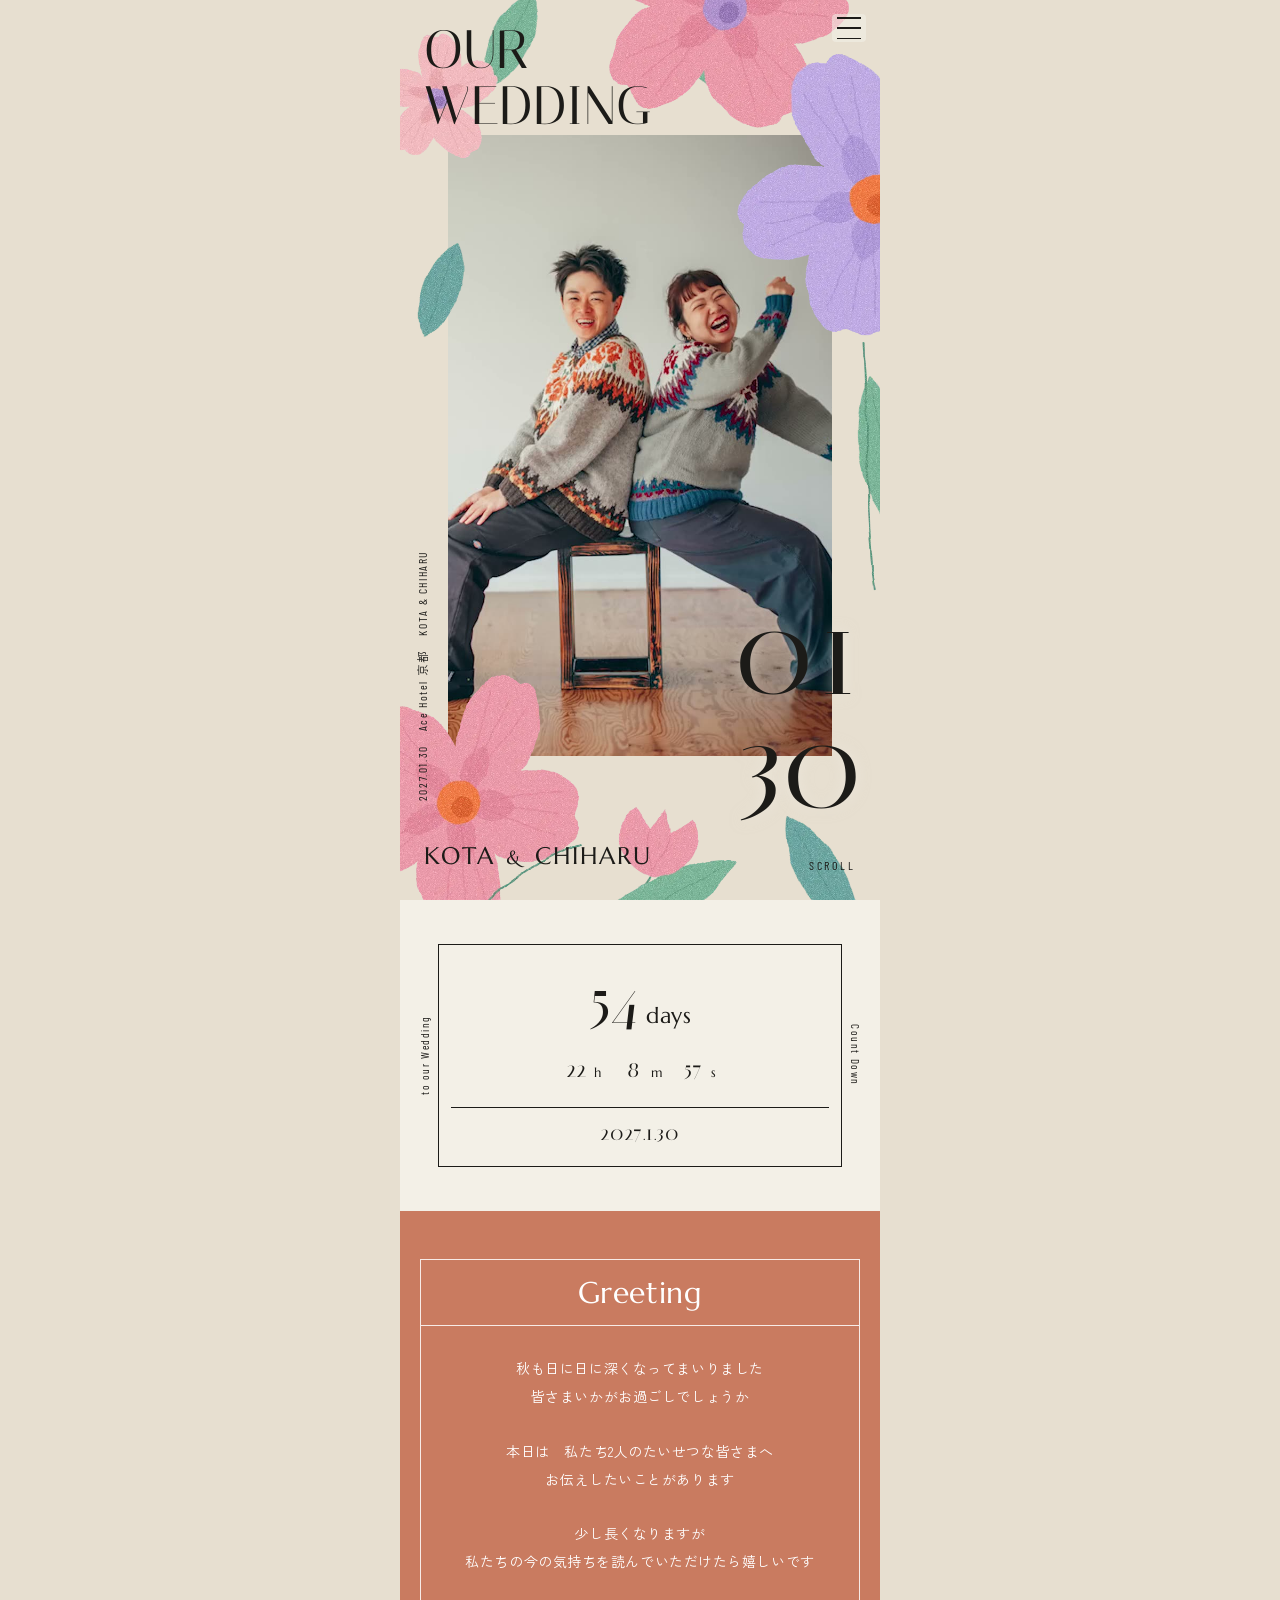
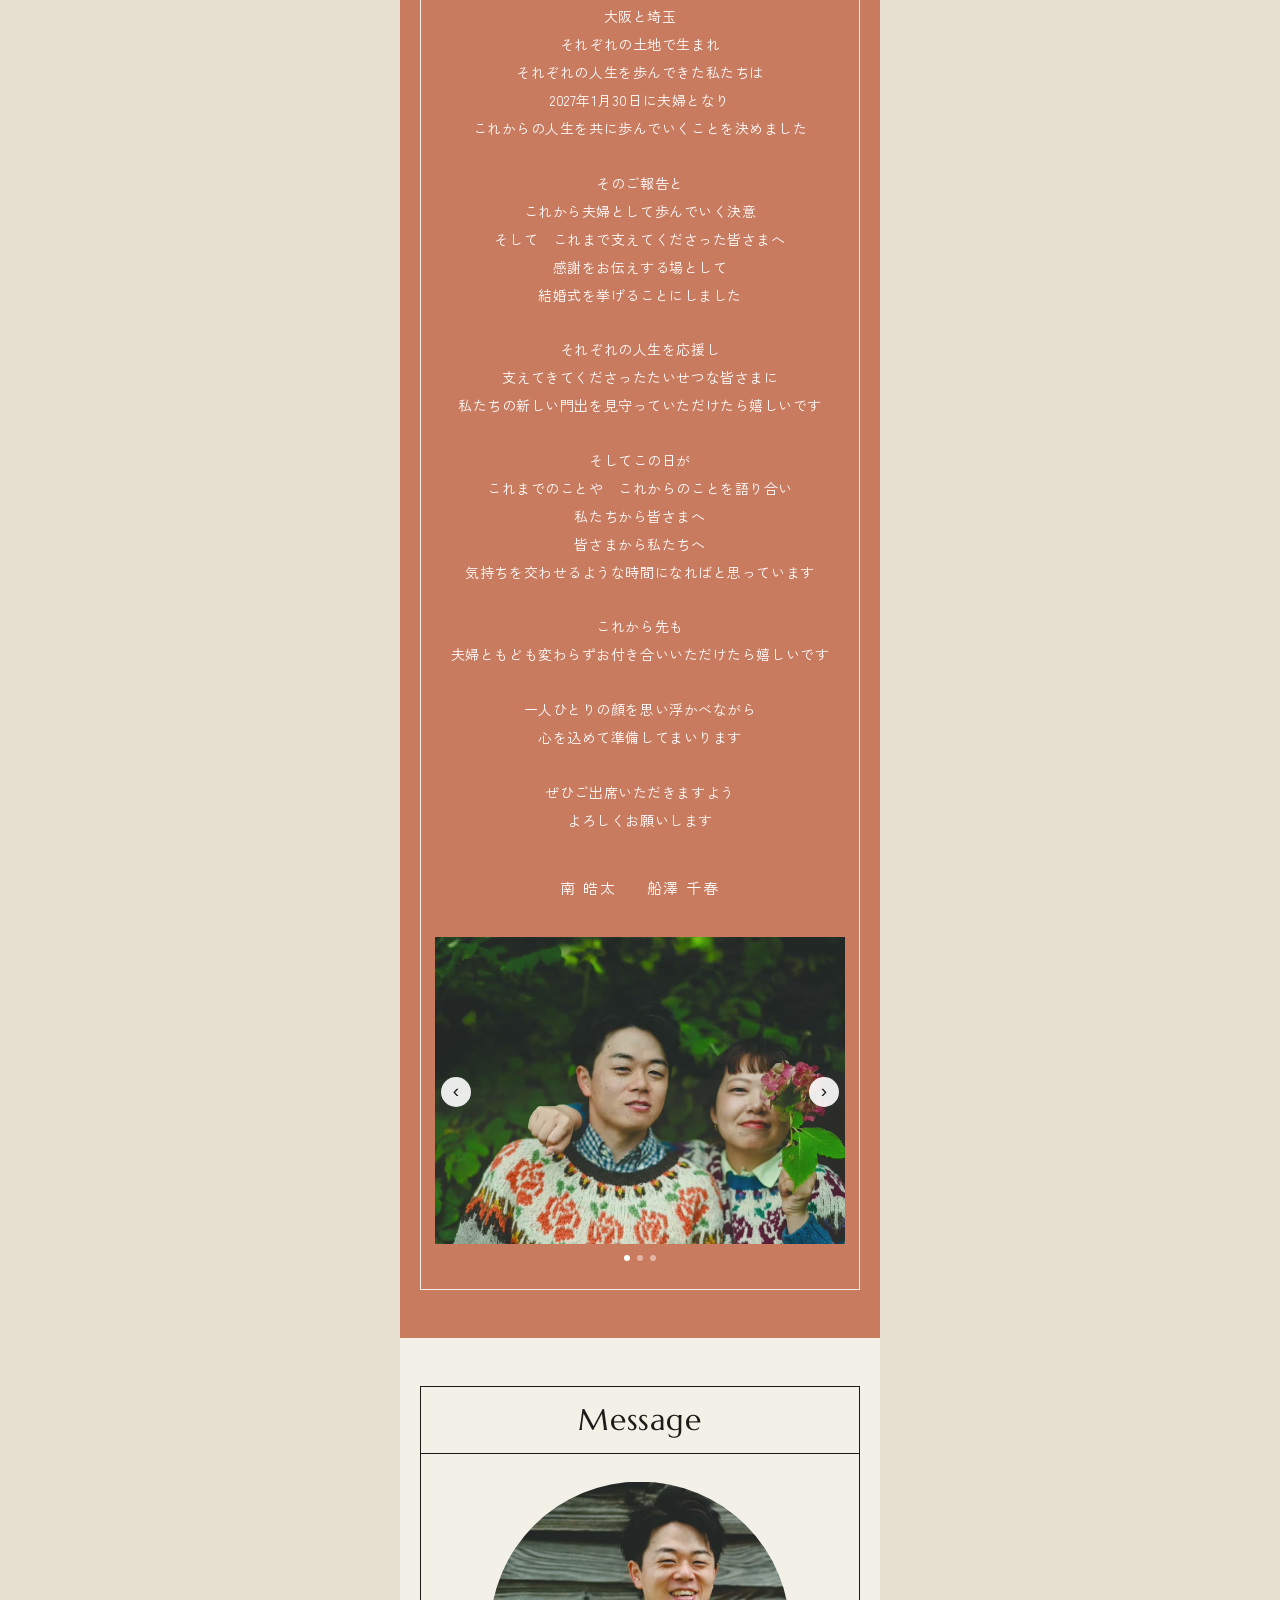
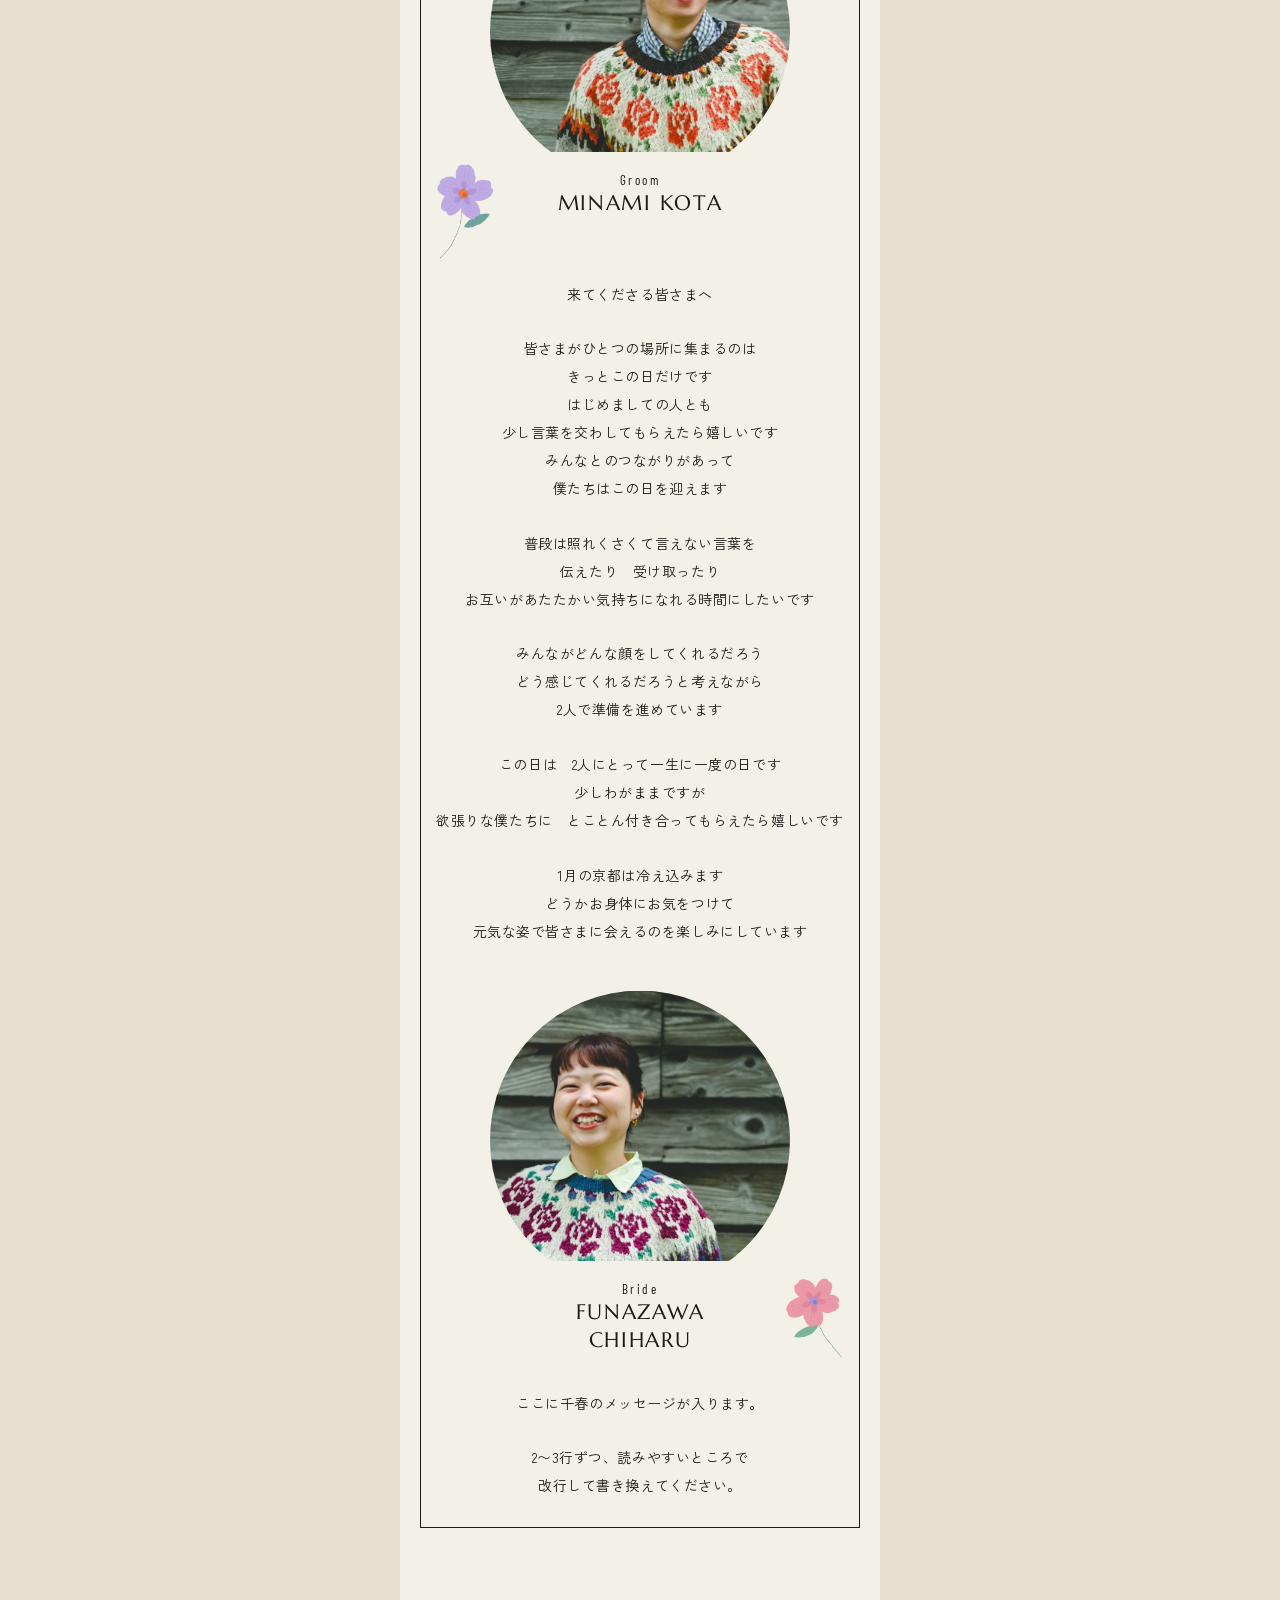
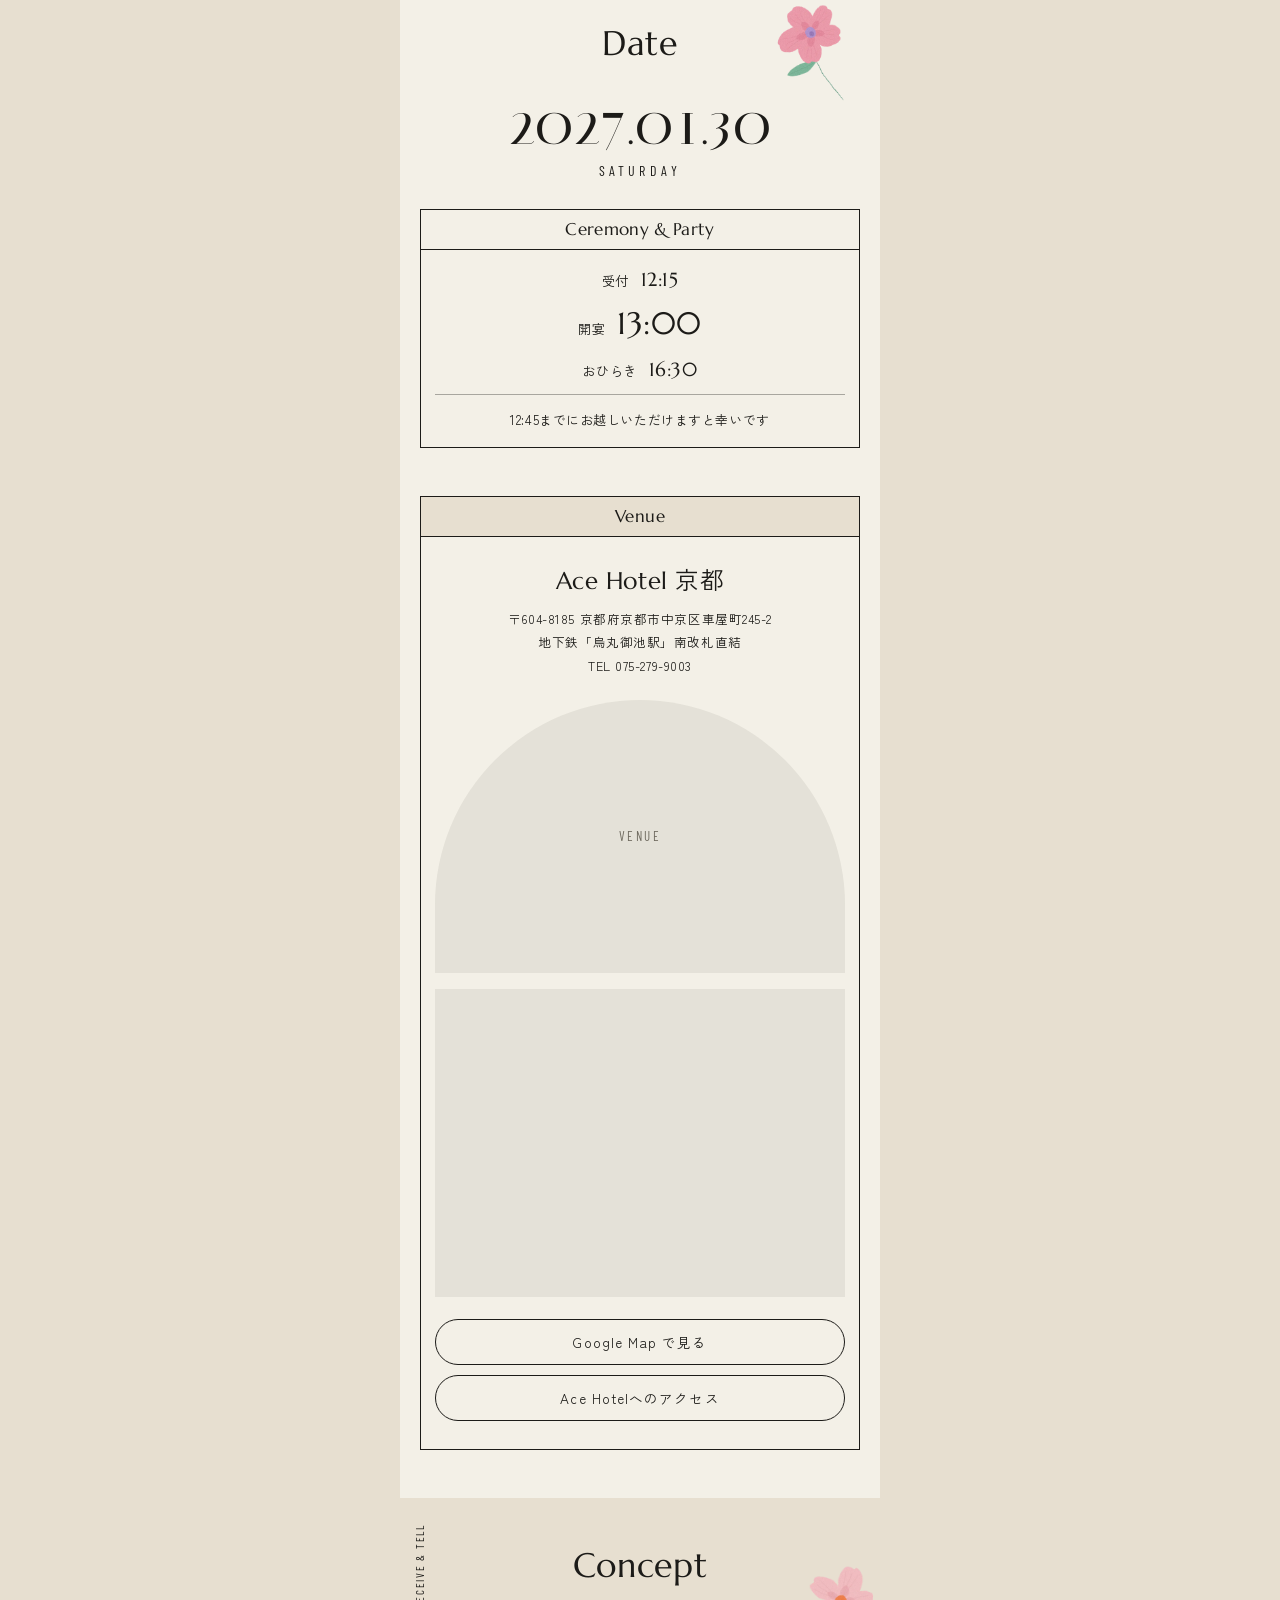
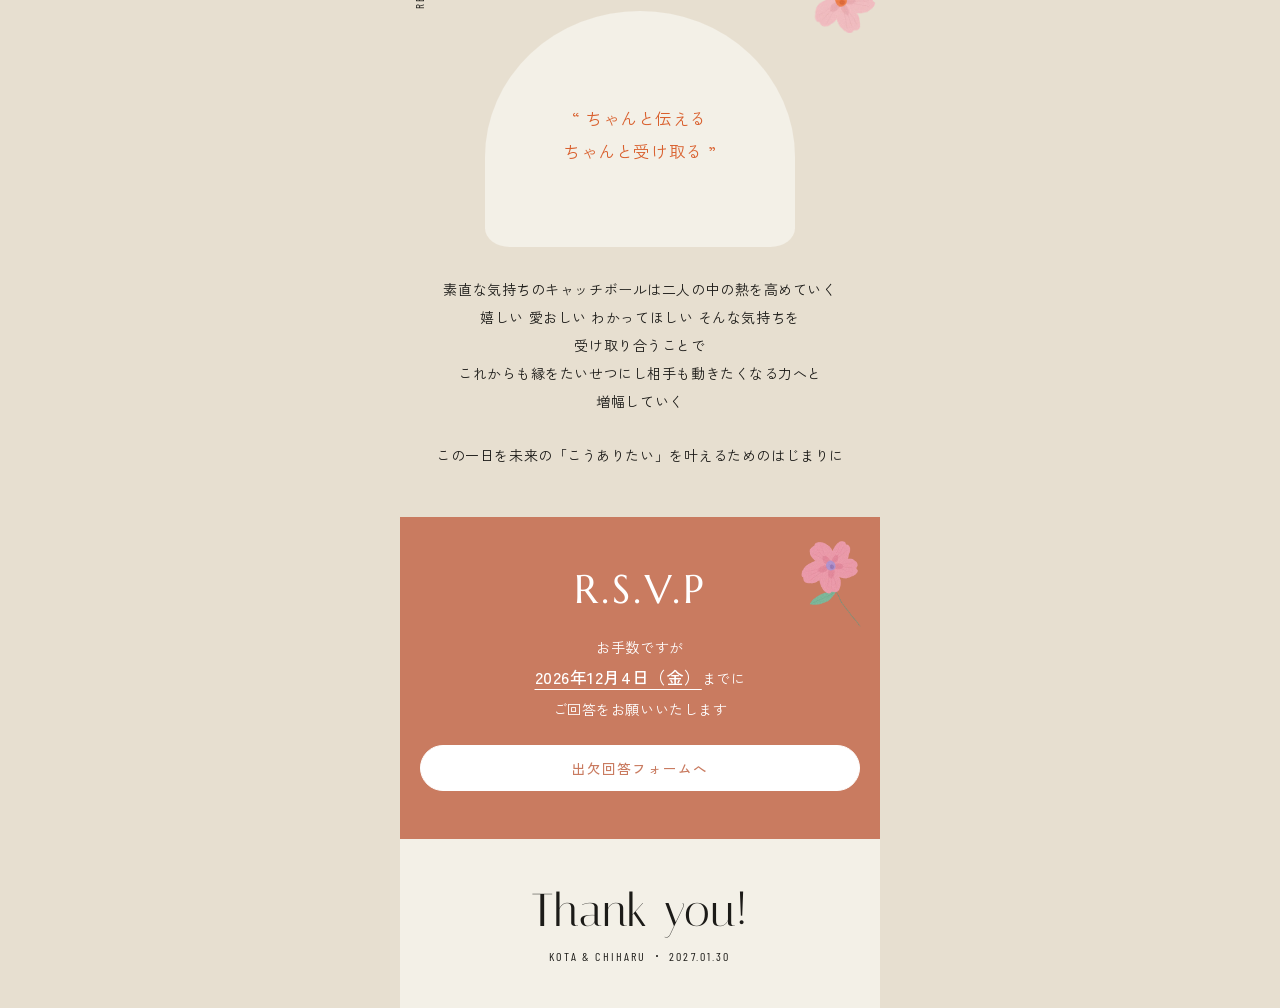
==== index.html @ cd95a6d2 "Add files via upload" ====
<!doctype html>
<html lang="ja">
  <head>
    <meta charset="UTF-8" />
    <meta name="viewport" content="width=device-width, initial-scale=1, viewport-fit=cover" />
    <meta name="theme-color" content="#E7DFD0" />
    <meta name="description" content="KOTA & CHIHARU wedding invitation" />
    <meta name="robots" content="noindex, nofollow" />
    <title>KOTA & CHIHARU — Wedding Invitation</title>

    <link rel="preconnect" href="https://fonts.googleapis.com" />
    <link rel="preconnect" href="https://fonts.gstatic.com" crossorigin />
    <link
      href="https://fonts.googleapis.com/css2?family=Barlow+Condensed:wght@400&family=Italiana&family=Marcellus&family=Zen+Kaku+Gothic+New:wght@400;500&display=swap"
      rel="stylesheet"
    />
    <link rel="preload" as="image" href="assets/art-hero.webp" />
    <link rel="stylesheet" href="styles.css?v=20261102d" />
    <script>document.documentElement.classList.add("js");</script>
  </head>

  <body>
    <button class="menu-toggle" type="button" aria-label="メニュー" aria-expanded="false" aria-controls="menu">
      <i></i><i></i><i></i>
    </button>

    <nav class="menu" id="menu" aria-label="メニュー" aria-hidden="true">
      <img class="menu__flower" src="assets/art-purple.webp" alt="" />
      <ul>
        <li><a href="#greeting">Greeting</a></li>
        <li><a href="#message">Message</a></li>
        <li><a href="#date">Date</a></li>
        <li><a href="#venue">Venue</a></li>
        <li><a href="#concept">Concept</a></li>
        <li><a href="#rsvp">RSVP</a></li>
      </ul>
    </nav>

    <main class="page">
      <!-- ===== トップ ===== -->
      <section class="hero" id="top" aria-label="ウェルカムページ">
        <div class="hero__video">
          <video autoplay muted loop playsinline preload="auto" poster="assets/hero-poster.jpg?v=20261102d" aria-hidden="true">
            <source src="assets/hero.mp4?v=20261102d" type="video/mp4" />
          </video>
        </div>
        <img class="hero__art" src="assets/art-hero.webp" alt="" />
        <h1 class="hero__title">OUR<br />WEDDING</h1>
        <p class="hero__date" aria-label="1月30日">01<br />30</p>
        <p class="hero__side" aria-hidden="true">2027.01.30&emsp;Ace Hotel 京都&emsp;KOTA &amp; CHIHARU</p>
        <p class="hero__names">KOTA <i>&amp;</i> CHIHARU</p>
        <a class="hero__scroll" href="#countdown">SCROLL</a>
      </section>

      <!-- ===== カウントダウン ===== -->
      <section class="countdown" id="countdown" aria-label="カウントダウン">
        <span class="countdown__side countdown__side--l" aria-hidden="true">to our Wedding</span>
        <span class="countdown__side countdown__side--r" aria-hidden="true">Count Down</span>
        <div class="countdown__box" data-countdown="2027-01-30T13:00:00+09:00">
          <p class="countdown__days"><b data-cd="d">--</b> days</p>
          <p class="countdown__time">
            <span><b data-cd="h">--</b> h</span>
            <span><b data-cd="m">--</b> m</span>
            <span><b data-cd="s">--</b> s</span>
          </p>
          <p class="countdown__date">2027.1.30</p>
        </div>
      </section>

      <!-- ===== GREETING ===== -->
      <section class="sec sec--terra" id="greeting">
        <div class="frame frame--light">
          <h2 class="frame__title">Greeting</h2>
          <div class="frame__body text-center">
            <p data-reveal>
              秋も日に日に深くなってまいりました<br />
              皆さまいかがお過ごしでしょうか
            </p>

            <p data-reveal>
              本日は　私たち2人のたいせつな皆さまへ<br />
              お伝えしたいことがあります
            </p>

            <p data-reveal>
              少し長くなりますが<br />
              私たちの今の気持ちを読んでいただけたら嬉しいです
            </p>

            <p data-reveal>
              大阪と埼玉<br />
              それぞれの土地で生まれ<br />
              それぞれの人生を歩んできた私たちは<br />
              2027年1月30日に夫婦となり<br />
              これからの人生を共に歩んでいくことを決めました
            </p>

            <p data-reveal>
              そのご報告と<br />
              これから夫婦として歩んでいく決意<br />
              そして　これまで支えてくださった皆さまへ<br />
              感謝をお伝えする場として<br />
              結婚式を挙げることにしました
            </p>

            <p data-reveal>
              それぞれの人生を応援し<br />
              支えてきてくださったたいせつな皆さまに<br />
              私たちの新しい門出を見守っていただけたら嬉しいです
            </p>

            <p data-reveal>
              そしてこの日が<br />
              これまでのことや　これからのことを語り合い<br />
              私たちから皆さまへ<br />
              皆さまから私たちへ<br />
              気持ちを交わせるような時間になればと思っています
            </p>

            <p data-reveal>
              これから先も<br />
              夫婦ともども変わらずお付き合いいただけたら嬉しいです
            </p>

            <p data-reveal>
              一人ひとりの顔を思い浮かべながら<br />
              心を込めて準備してまいります
            </p>

            <p data-reveal>
              ぜひご出席いただきますよう<br />
              よろしくお願いします
            </p>

            <p class="sign" data-reveal>南 皓太<span></span>船澤 千春</p>

            <!-- 写真  assets/photos/scene-1.jpg ~ scene-3.jpg を入れると自動で差し替わる -->
            <div class="gallery" data-gallery>
              <div class="gallery__track" tabindex="0" aria-label="写真">
                <figure class="photo" data-photo="assets/photos/scene-1.jpg" data-temp="assets/temp-scene-1.jpg" data-label="PHOTO 01"></figure>
                <figure class="photo" data-photo="assets/photos/scene-2.jpg" data-temp="assets/temp-scene-2.jpg" data-label="PHOTO 02"></figure>
                <figure class="photo" data-photo="assets/photos/scene-3.jpg" data-temp="assets/temp-scene-3.jpg" data-label="PHOTO 03"></figure>
              </div>
              <button class="gallery__nav gallery__nav--prev" type="button" aria-label="前の写真">‹</button>
              <button class="gallery__nav gallery__nav--next" type="button" aria-label="次の写真">›</button>
              <div class="gallery__dots" aria-hidden="true"></div>
            </div>
          </div>
        </div>
      </section>

      <!-- ===== 2人のメッセージ ===== -->
      <section class="sec" id="message">
        <div class="frame">
          <h2 class="frame__title">Message</h2>
          <div class="frame__body">
            <div class="person">
              <!-- 写真  assets/photos/kota-solo.jpg を入れると自動で差し替わる -->
              <figure class="photo photo--dome" data-photo="assets/photos/kota-solo.jpg" data-temp="assets/temp-kota.jpg" data-label="KOTA" data-reveal></figure>
              <div class="person__name" data-reveal>
                <img class="person__flower" src="assets/art-purple.webp" alt="" />
                <p class="person__role">Groom</p>
                <p class="person__en">MINAMI KOTA</p>
              </div>
              <div class="person__text text-center">
                <p data-reveal>
                  来てくださる皆さまへ
                </p>
                <p data-reveal>
                  皆さまがひとつの場所に集まるのは<br />
                  きっとこの日だけです<br />
                  はじめましての人とも<br />
                  少し言葉を交わしてもらえたら嬉しいです<br />
                  みんなとのつながりがあって<br />
                  僕たちはこの日を迎えます
                </p>
                <p data-reveal>
                  普段は照れくさくて言えない言葉を<br />
                  伝えたり　受け取ったり<br />
                  お互いがあたたかい気持ちになれる時間にしたいです
                </p>
                <p data-reveal>
                  みんながどんな顔をしてくれるだろう<br />
                  どう感じてくれるだろうと考えながら<br />
                  2人で準備を進めています
                </p>
                <p data-reveal>
                  この日は　2人にとって一生に一度の日です<br />
                  少しわがままですが<br />
                  欲張りな僕たちに　とことん付き合ってもらえたら嬉しいです
                </p>
                <p data-reveal>
                  1月の京都は冷え込みます<br />
                  どうかお身体にお気をつけて<br />
                  元気な姿で皆さまに会えるのを楽しみにしています
                </p>
              </div>
            </div>

            <div class="person person--flip">
              <!-- 写真  assets/photos/chiharu-solo.jpg を入れると自動で差し替わる -->
              <figure class="photo photo--dome" data-photo="assets/photos/chiharu-solo.jpg" data-temp="assets/temp-chiharu.jpg" data-label="CHIHARU" data-reveal></figure>
              <div class="person__name" data-reveal>
                <img class="person__flower" src="assets/art-pink.webp" alt="" />
                <p class="person__role">Bride</p>
                <p class="person__en">FUNAZAWA<br />CHIHARU</p>
              </div>
              <div class="person__text text-center">
                <p data-reveal>ここに千春のメッセージが入ります。</p>
                <p data-reveal>2〜3行ずつ、読みやすいところで改行して書き換えてください。</p>
              </div>
            </div>
          </div>
        </div>
      </section>

      <!-- ===== DATE ===== -->
      <section class="sec" id="date">
        <header class="head">
          <img class="head__flower" src="assets/art-pink.webp" alt="" />
          <h2 class="head__title">Date</h2>
        </header>
        <p class="bigdate" data-reveal>2027.01.30</p>
        <p class="bigdate__day" data-reveal>SATURDAY</p>

        <div class="frame" data-reveal>
          <h3 class="frame__title frame__title--sm">Ceremony &amp; Party</h3>
          <dl class="timeline">
            <div><dt>受付</dt><dd>12:15</dd></div>
            <div class="timeline__main"><dt>開宴</dt><dd>13:00</dd></div>
            <div><dt>おひらき</dt><dd>16:30</dd></div>
          </dl>
          <p class="frame__note">12:45までにお越しいただけますと幸いです</p>
        </div>
      </section>

      <!-- ===== VENUE ===== -->
      <section class="sec sec--tight" id="venue">
        <div class="frame frame--beigehead" data-reveal>
          <h2 class="frame__title frame__title--sm">Venue</h2>
          <div class="frame__body text-center">
            <p class="venue__name">Ace Hotel 京都</p>
            <p class="venue__address">
              〒604-8185 京都府京都市中京区車屋町245-2<br />
              地下鉄「烏丸御池駅」南改札直結<br />
              TEL <a href="tel:075-279-9003">075-279-9003</a>
            </p>

            <!-- 会場の写真  assets/photos/venue.jpg -->
            <figure class="photo photo--wide" data-photo="assets/photos/venue.jpg" data-label="VENUE"></figure>

            <div class="map">
              <iframe
                title="Ace Hotel 京都 の地図"
                src="https://maps.google.com/maps?q=ACE+HOTEL+KYOTO&hl=ja&z=16&output=embed"
                loading="lazy"
                referrerpolicy="no-referrer-when-downgrade"
                allowfullscreen
              ></iframe>
            </div>

            <div class="btn-col">
              <a class="btn" href="https://maps.google.com/?q=Ace+Hotel+Kyoto+245-2+Kurumayacho+Kyoto" target="_blank" rel="noreferrer">Google Map で見る</a>
              <a class="btn" href="https://jp.acehotel.com/kyoto/access/" target="_blank" rel="noreferrer">Ace Hotelへのアクセス</a>
            </div>
          </div>
        </div>
      </section>

      <!-- ===== CONCEPT ===== -->
      <section class="sec sec--beige" id="concept">
        <span class="concept__side" aria-hidden="true">RECEIVE &amp; TELL</span>
        <header class="head">
          <h2 class="head__title">Concept</h2>
        </header>

        <div class="arch" data-reveal>
          <p>“ ちゃんと伝える<br />ちゃんと受け取る ”</p>
        </div>

        <div class="concept__copy text-center">
          <p data-reveal>
            素直な気持ちのキャッチボールは二人の中の熱を高めていく<br />
            嬉しい 愛おしい わかってほしい そんな気持ちを受け取り合うことで<br />
            これからも縁をたいせつにし相手も動きたくなる力へと増幅していく
          </p>

          <p data-reveal>
            この一日を未来の「こうありたい」を叶えるためのはじまりに
          </p>
        </div>
        <img class="concept__flower" src="assets/art-blush.webp" alt="" />
      </section>

      <!-- ===== RSVP ===== -->
      <section class="sec sec--terra" id="rsvp">
        <img class="rsvp__flower" src="assets/art-pink.webp" alt="" />
        <h2 class="rsvp__title">R.S.V.P</h2>
        <div class="text-center">
          <p data-reveal>
            お手数ですが<br />
            <strong>2026年12月4日（金）</strong>までに<br />
            ご回答をお願いいたします
          </p>
        </div>
        <div class="btn-col" data-reveal>
          <a class="btn btn--white" href="https://docs.google.com/forms/d/e/1FAIpQLSceiTQsxJZ82voAGPiXna4xVJws0h0hSaHaPVi6BQx3CBKglg/viewform" target="_blank" rel="noreferrer">出欠回答フォームへ</a>
        </div>
      </section>

      <footer class="footer">
        <p class="footer__thanks">Thank you!</p>
        <p class="footer__small">KOTA &amp; CHIHARU ・ 2027.01.30</p>
      </footer>
    </main>

    <script src="script.js?v=20261102d"></script>
  </body>
</html>
---- styles.css ----
:root {
  --paper: #F3F0E7;
  --beige: #E7DFD0;
  --terra: #C97B60;
  --ink: #1C1B18;
  --sub: #6F6A5F;
  --line: #1C1B18;
  --accent: #D9602E;
  --display: "Italiana", "Marcellus", serif;
  --title: "Marcellus", "Zen Kaku Gothic New", serif;
  --body: "Zen Kaku Gothic New", "Hiragino Sans", "Yu Gothic", sans-serif;
  --narrow: "Barlow Condensed", "Zen Kaku Gothic New", sans-serif;
  --gutter: 20px;
}

* { box-sizing: border-box; }
html { scroll-behavior: smooth; -webkit-text-size-adjust: 100%; }

body {
  margin: 0;
  background: var(--beige);
  color: var(--ink);
  font-family: var(--body);
  font-size: 14px;
  line-height: 2;
  letter-spacing: .04em;
  overflow-x: hidden;
  -webkit-font-smoothing: antialiased;
}

body.menu-open { overflow: hidden; }

/* スマホ幅の1カラムで作り、PCでは中央に置く */
.page {
  position: relative;
  width: 100%;
  max-width: 480px;
  margin: 0 auto;
  background: var(--paper);
  container-type: inline-size;
  overflow: hidden;
}

h1, h2, h3, p, dl, dd, figure { margin: 0; }
img, video, iframe { display: block; max-width: 100%; }
a { color: inherit; }

.text-center { text-align: center; }
.text-center p + p { margin-top: 1.9em; }

/* ==========================================================
   メニュー
   ========================================================== */

.menu-toggle {
  position: fixed;
  top: max(14px, env(safe-area-inset-top));
  right: max(14px, calc(50% - 240px + 14px));
  z-index: 60;
  width: 34px;
  height: 28px;
  padding: 3px 5px;
  display: grid;
  align-content: space-between;
  border: 0;
  border-radius: 4px;
  background: rgba(243, 240, 231, .55);
  cursor: pointer;
}

.menu-toggle i {
  display: block;
  height: 1.5px;
  background: var(--ink);
  transition: transform .3s ease, opacity .2s ease;
}

body.menu-open .menu-toggle i:nth-child(1) { transform: translateY(9.5px) rotate(45deg); }
body.menu-open .menu-toggle i:nth-child(2) { opacity: 0; }
body.menu-open .menu-toggle i:nth-child(3) { transform: translateY(-9.5px) rotate(-45deg); }

.menu {
  position: fixed;
  inset: 0;
  z-index: 50;
  display: grid;
  place-items: center;
  background: var(--paper);
  opacity: 0;
  visibility: hidden;
  transition: opacity .3s ease, visibility .3s;
  overflow: hidden;
}

body.menu-open .menu { opacity: 1; visibility: visible; }

.menu ul { margin: 0; padding: 0; list-style: none; text-align: center; }
.menu a {
  display: block;
  padding: .32em 1em;
  font-family: var(--title);
  font-size: 25px;
  letter-spacing: .03em;
  text-decoration: none;
}

.menu__flower {
  position: absolute;
  left: -30px;
  bottom: -20px;
  width: 170px;
  pointer-events: none;
}

/* ==========================================================
   トップ
   ========================================================== */

.hero {
  position: relative;
  --h: clamp(540px, 100svh, 960px);
  height: var(--h);
  overflow: hidden;
  background: var(--beige);
}

.hero__art {
  position: absolute;
  inset: 0;
  width: 100%;
  height: 100%;
  object-fit: cover;
  object-position: center;
}

.hero__video {
  position: absolute;
  top: 15%;
  left: 50%;
  height: calc(var(--h) * .69);
  width: min(80cqw, calc(var(--h) * .69 * .66));
  transform: translateX(-50%);
  overflow: hidden;
  background: #9fa79a url("assets/hero-poster.jpg?v=20261102d") center / cover;
}

.hero__video video {
  width: 100%;
  height: 100%;
  object-fit: cover;
}

.hero__title {
  position: absolute;
  top: max(2.4%, env(safe-area-inset-top));
  left: 5cqw;
  font-family: var(--display);
  font-size: min(13cqw, calc(var(--h) * .06), 72px);
  font-weight: 400;
  line-height: 1.04;
  letter-spacing: .01em;
}

.hero__date {
  position: absolute;
  right: 4cqw;
  bottom: 8.5%;
  font-family: var(--display);
  font-size: min(26cqw, 124px);
  line-height: .92;
  text-align: right;
  letter-spacing: -.01em;
  text-shadow: 0 0 14px rgba(243, 240, 231, .5);
}

.hero__side {
  position: absolute;
  left: 3cqw;
  bottom: 11%;
  font-family: var(--narrow);
  font-size: 11.5px;
  line-height: 1.5;
  letter-spacing: .14em;
  white-space: nowrap;
  writing-mode: vertical-rl;
  text-orientation: sideways;
  transform: rotate(180deg);
}

.hero__names {
  position: absolute;
  left: 5cqw;
  bottom: 2.2%;
  font-family: var(--title);
  font-size: min(5.2cqw, 24px);
  letter-spacing: .08em;
  white-space: nowrap;
}

.hero__names i { font-style: normal; font-size: .8em; padding: 0 .15em; }

.hero__scroll {
  position: absolute;
  right: 5cqw;
  bottom: 2.6%;
  font-family: var(--narrow);
  font-size: 12px;
  letter-spacing: .24em;
  text-decoration: none;
}

/* ==========================================================
   カウントダウン
   ========================================================== */

.countdown {
  position: relative;
  padding: 44px 38px;
  background: var(--paper);
}

.countdown__box {
  padding: 22px 12px 18px;
  border: 1px solid var(--line);
  text-align: center;
}

.countdown__days {
  font-family: var(--title);
  font-size: 22px;
  line-height: 1.1;
}

.countdown__days b {
  font-family: var(--display);
  font-size: 64px;
  font-weight: 400;
  font-variant-numeric: lining-nums;
}

.countdown__time {
  display: flex;
  justify-content: center;
  gap: 18px;
  margin-top: 10px;
  padding-bottom: 14px;
  border-bottom: 1px solid var(--line);
  font-family: var(--title);
  font-size: 13px;
}

.countdown__time b {
  font-family: var(--display);
  font-size: 23px;
  font-weight: 400;
  display: inline-block;
  min-width: 1.15em;
}

.countdown__date {
  margin-top: 12px;
  font-family: var(--display);
  font-size: 21px;
  line-height: 1.3;
}

.countdown__side {
  position: absolute;
  top: 50%;
  font-family: var(--narrow);
  font-size: 11px;
  letter-spacing: .14em;
  writing-mode: vertical-rl;
  white-space: nowrap;
  transform: translateY(-50%);
}

.countdown__side--l { left: 14px; transform: translateY(-50%) rotate(180deg); }
.countdown__side--r { right: 14px; }

/* ==========================================================
   セクションと枠
   ========================================================== */

.sec {
  position: relative;
  padding: 48px var(--gutter);
  overflow: hidden;
  background: var(--paper);
}

.sec--tight { padding-top: 0; }
.sec--beige { background: var(--beige); }

.sec--terra {
  background: var(--terra);
  color: #fff;
}

.frame { border: 1px solid var(--line); }
.frame--light { border-color: rgba(255, 255, 255, .85); }

.frame__title {
  padding: 14px 8px;
  border-bottom: 1px solid currentColor;
  font-family: var(--title);
  font-size: 30px;
  font-weight: 400;
  line-height: 1.25;
  letter-spacing: .02em;
  text-align: center;
}

.frame--light .frame__title { border-color: rgba(255, 255, 255, .85); }

.frame__title--sm {
  padding: 9px 8px;
  font-size: 17px;
}

.frame--beigehead .frame__title { background: var(--beige); }

.frame__body { padding: 28px 14px 28px; }

.frame__note {
  margin: 0 14px;
  padding: 12px 0 14px;
  border-top: 1px solid rgba(28, 27, 24, .35);
  font-size: 13px;
  text-align: center;
}

.head {
  position: relative;
  margin-bottom: 24px;
  text-align: center;
}

.head__title {
  font-family: var(--title);
  font-size: 34px;
  font-weight: 400;
  line-height: 1.2;
  letter-spacing: .02em;
}

.head__flower {
  position: absolute;
  top: -30px;
  right: 8px;
  width: 78px;
}

/* 長い一文が折り返すときも文節で切れるように */
.text-center p, .frame__note, .venue__address {
  word-break: auto-phrase;
  overflow-wrap: anywhere;
  text-wrap: balance;
}

/* ==========================================================
   写真(data-photo のファイルを入れると自動で差し替わる)
   ========================================================== */

.photo {
  position: relative;
  overflow: hidden;
  background: rgba(28, 27, 24, .07);
  background-position: center;
  background-size: cover;
}

.photo:not(.has-img)::after {
  content: attr(data-label);
  position: absolute;
  inset: 0;
  display: grid;
  place-items: center;
  color: var(--sub);
  font-family: var(--narrow);
  font-size: 13px;
  letter-spacing: .2em;
}

.photo--wide {
  aspect-ratio: 3 / 2;
  margin-top: 22px;
  border-radius: 999px 999px 0 0;
}

.photo--dome {
  --d: min(74cqw, 300px);
  width: var(--d);
  height: calc(var(--d) * .9);
  margin: 0 auto;
  clip-path: circle(calc(var(--d) / 2) at 50% calc(var(--d) / 2));
}

.gallery {
  position: relative;
  margin: 34px 0 0;
}

.gallery__track {
  display: flex;
  overflow-x: auto;
  scroll-snap-type: x mandatory;
  scrollbar-width: none;
  -webkit-overflow-scrolling: touch;
}

.gallery__track::-webkit-scrollbar { display: none; }

.gallery .photo {
  flex: 0 0 100%;
  aspect-ratio: 4 / 3;
  scroll-snap-align: center;
}

.gallery .photo:not(.has-img)::after { color: #fff; }

.gallery__nav {
  position: absolute;
  top: calc(50% - 22px);
  width: 30px;
  height: 30px;
  padding: 0 0 3px;
  border: 0;
  border-radius: 50%;
  background: rgba(255, 255, 255, .9);
  color: var(--ink);
  font-size: 19px;
  line-height: 1;
  cursor: pointer;
}

.gallery__nav--prev { left: 6px; }
.gallery__nav--next { right: 6px; }

.gallery__dots {
  display: flex;
  justify-content: center;
  gap: 7px;
  margin-top: 11px;
}

.gallery__dots i {
  width: 6px;
  height: 6px;
  border-radius: 50%;
  background: rgba(255, 255, 255, .45);
  transition: background .2s;
}

.gallery__dots i.is-on { background: #fff; }

/* ==========================================================
   各セクション
   ========================================================== */

.sign {
  margin-top: 2.6em !important;
  font-size: 15px;
  letter-spacing: .12em;
}

.sign span { display: inline-block; width: 2em; }

.bigdate {
  font-family: var(--display);
  font-size: min(15cqw, 62px);
  line-height: 1.1;
  text-align: center;
}

.bigdate__day {
  margin-bottom: 24px;
  font-family: var(--narrow);
  font-size: 14px;
  letter-spacing: .3em;
  text-align: center;
}

.timeline { padding: 8px 14px 4px; }

.timeline div {
  display: flex;
  justify-content: center;
  align-items: baseline;
  gap: 12px;
  padding: 2px 0;
}

.timeline dt { font-size: 13px; }

.timeline dd {
  font-family: var(--title);
  font-size: 19px;
}

.timeline__main dd { font-size: 31px; line-height: 1.4; }

.venue__name {
  font-family: var(--title);
  font-size: 24px;
  line-height: 1.4;
}

.venue__address {
  margin-top: 8px !important;
  font-size: 12.5px;
  line-height: 1.9;
}

.venue__address a { text-decoration: none; }

.map {
  margin-top: 16px;
  aspect-ratio: 4 / 3;
  background: rgba(28, 27, 24, .07);
}

.map iframe { width: 100%; height: 100%; border: 0; }

.btn-col {
  display: grid;
  gap: 10px;
  margin-top: 22px;
}

.btn {
  display: block;
  padding: 12px 14px;
  border: 1px solid var(--line);
  border-radius: 999px;
  font-size: 13.5px;
  line-height: 1.5;
  letter-spacing: .08em;
  text-align: center;
  text-decoration: none;
}

.btn--white { border-color: #fff; background: #fff; color: var(--terra); font-weight: 500; }

.arch {
  display: grid;
  place-items: center;
  width: min(76cqw, 310px);
  aspect-ratio: 1 / .76;
  margin: 0 auto 28px;
  padding: 28px 16px 16px;
  border-radius: 50% 50% 8% 8% / 62% 62% 8% 8%;
  background: var(--paper);
  color: var(--accent);
  font-size: 16.5px;
  line-height: 2;
  text-align: center;
}

.concept__side {
  position: absolute;
  top: 26px;
  left: 9px;
  font-family: var(--narrow);
  font-size: 11px;
  letter-spacing: .16em;
  writing-mode: vertical-rl;
  transform: rotate(180deg);
}

.concept__copy { position: relative; z-index: 1; }

.concept__flower {
  position: absolute;
  top: 66px;
  right: 2px;
  width: 74px;
  opacity: .95;
}

.person + .person { margin-top: 46px; }

.person__name {
  position: relative;
  min-height: 92px;
  margin-top: 18px;
  text-align: center;
}

.person__flower {
  position: absolute;
  top: -10px;
  left: -4px;
  width: 66px;
}

.person--flip .person__flower { left: auto; right: -4px; }

.person__role {
  font-family: var(--narrow);
  font-size: 13px;
  line-height: 1.6;
  letter-spacing: .2em;
}

.person__en {
  font-family: var(--title);
  font-size: 21px;
  line-height: 1.3;
  letter-spacing: .08em;
}

.person__text { margin-top: 18px; }

.rsvp__title {
  margin-bottom: 20px;
  font-family: var(--title);
  font-size: 40px;
  font-weight: 400;
  line-height: 1.2;
  letter-spacing: .08em;
  text-align: center;
}

.rsvp__flower {
  position: absolute;
  top: 14px;
  right: 12px;
  width: 70px;
}

.sec--terra strong { font-weight: 500; font-size: 1.2em; text-decoration: underline; text-underline-offset: .28em; }

.footer {
  padding: 44px 16px 40px;
  background: var(--paper);
  text-align: center;
}

.footer__thanks {
  font-family: var(--display);
  font-size: 46px;
  line-height: 1.2;
}

.footer__small {
  margin-top: 6px;
  font-family: var(--narrow);
  font-size: 12px;
  letter-spacing: .18em;
}

/* ==========================================================
   ふわっと出す動き
   ========================================================== */

.js [data-reveal] {
  opacity: 0;
  transform: translateY(14px);
  transition: opacity .8s ease, transform .8s ease;
}

.js [data-reveal].is-in {
  opacity: 1;
  transform: none;
}

@media (prefers-reduced-motion: reduce) {
  html { scroll-behavior: auto; }
  .js [data-reveal] { opacity: 1; transform: none; transition: none; }
}
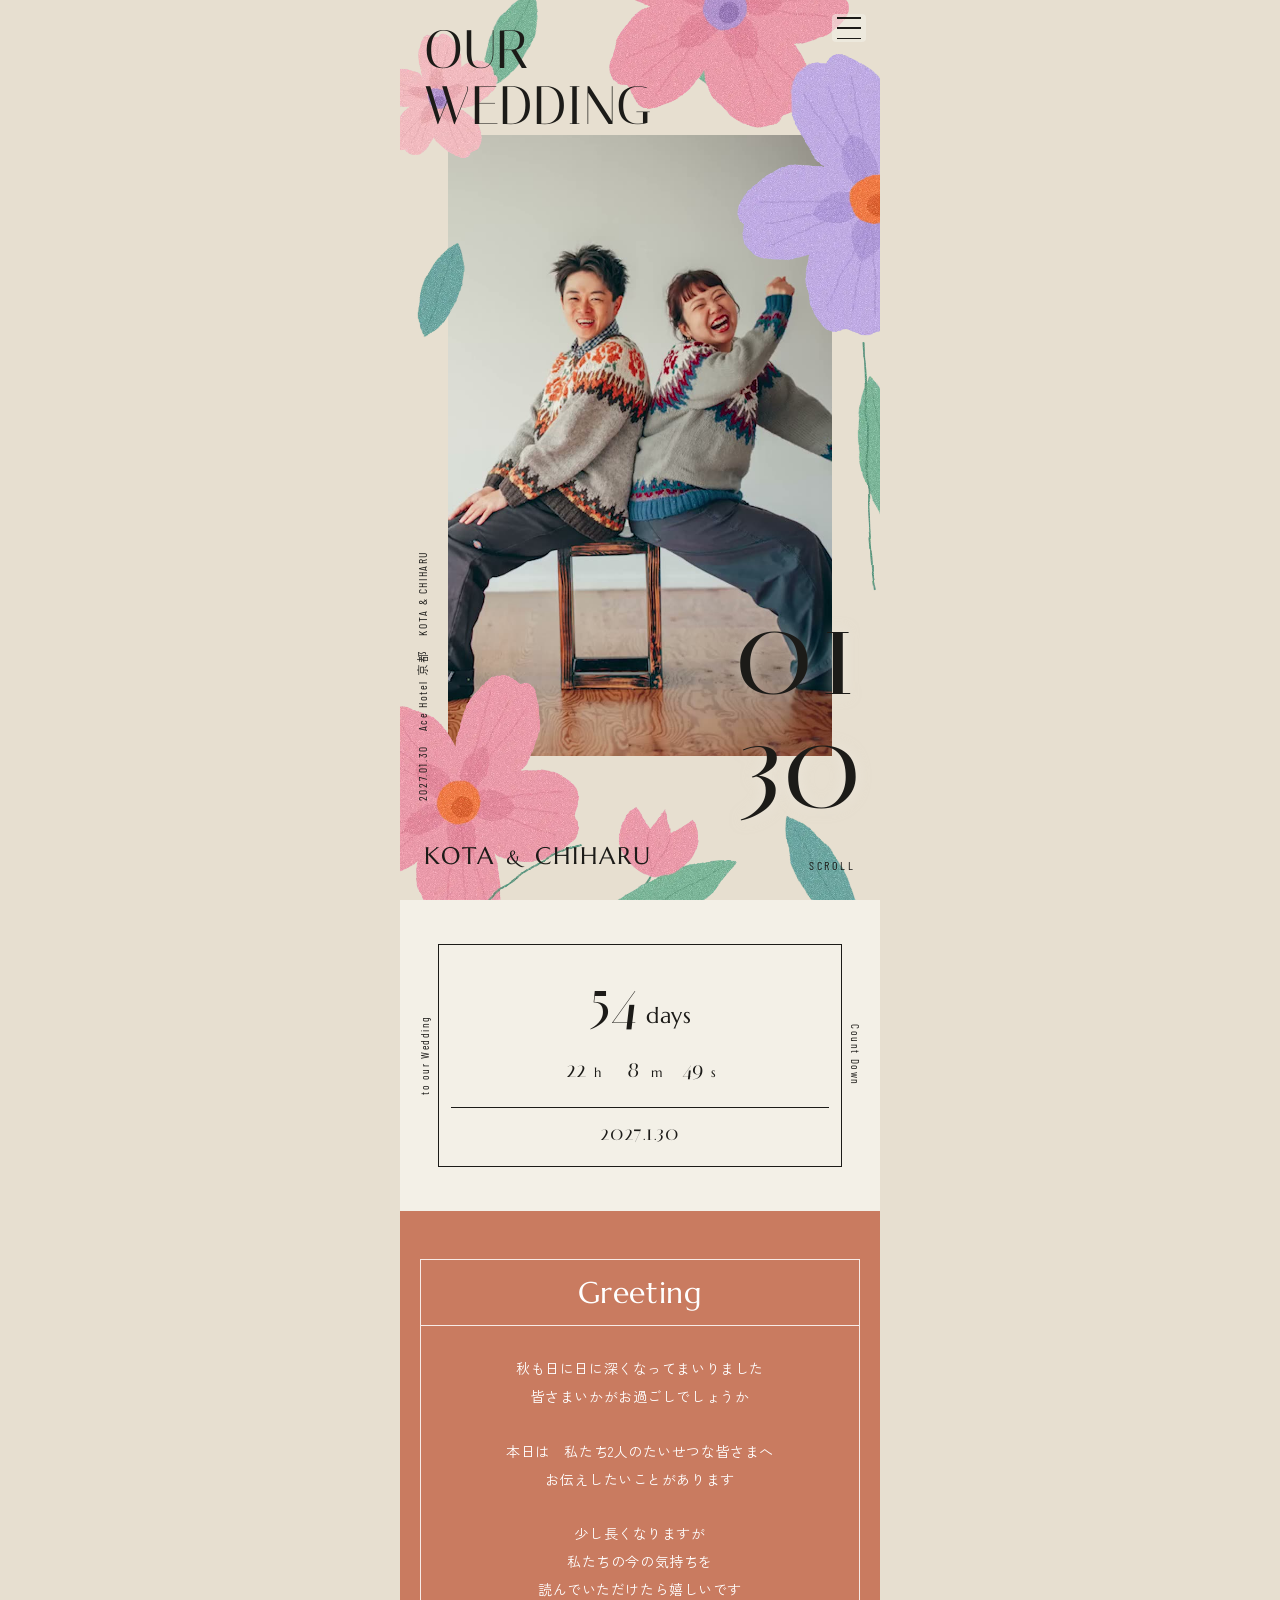
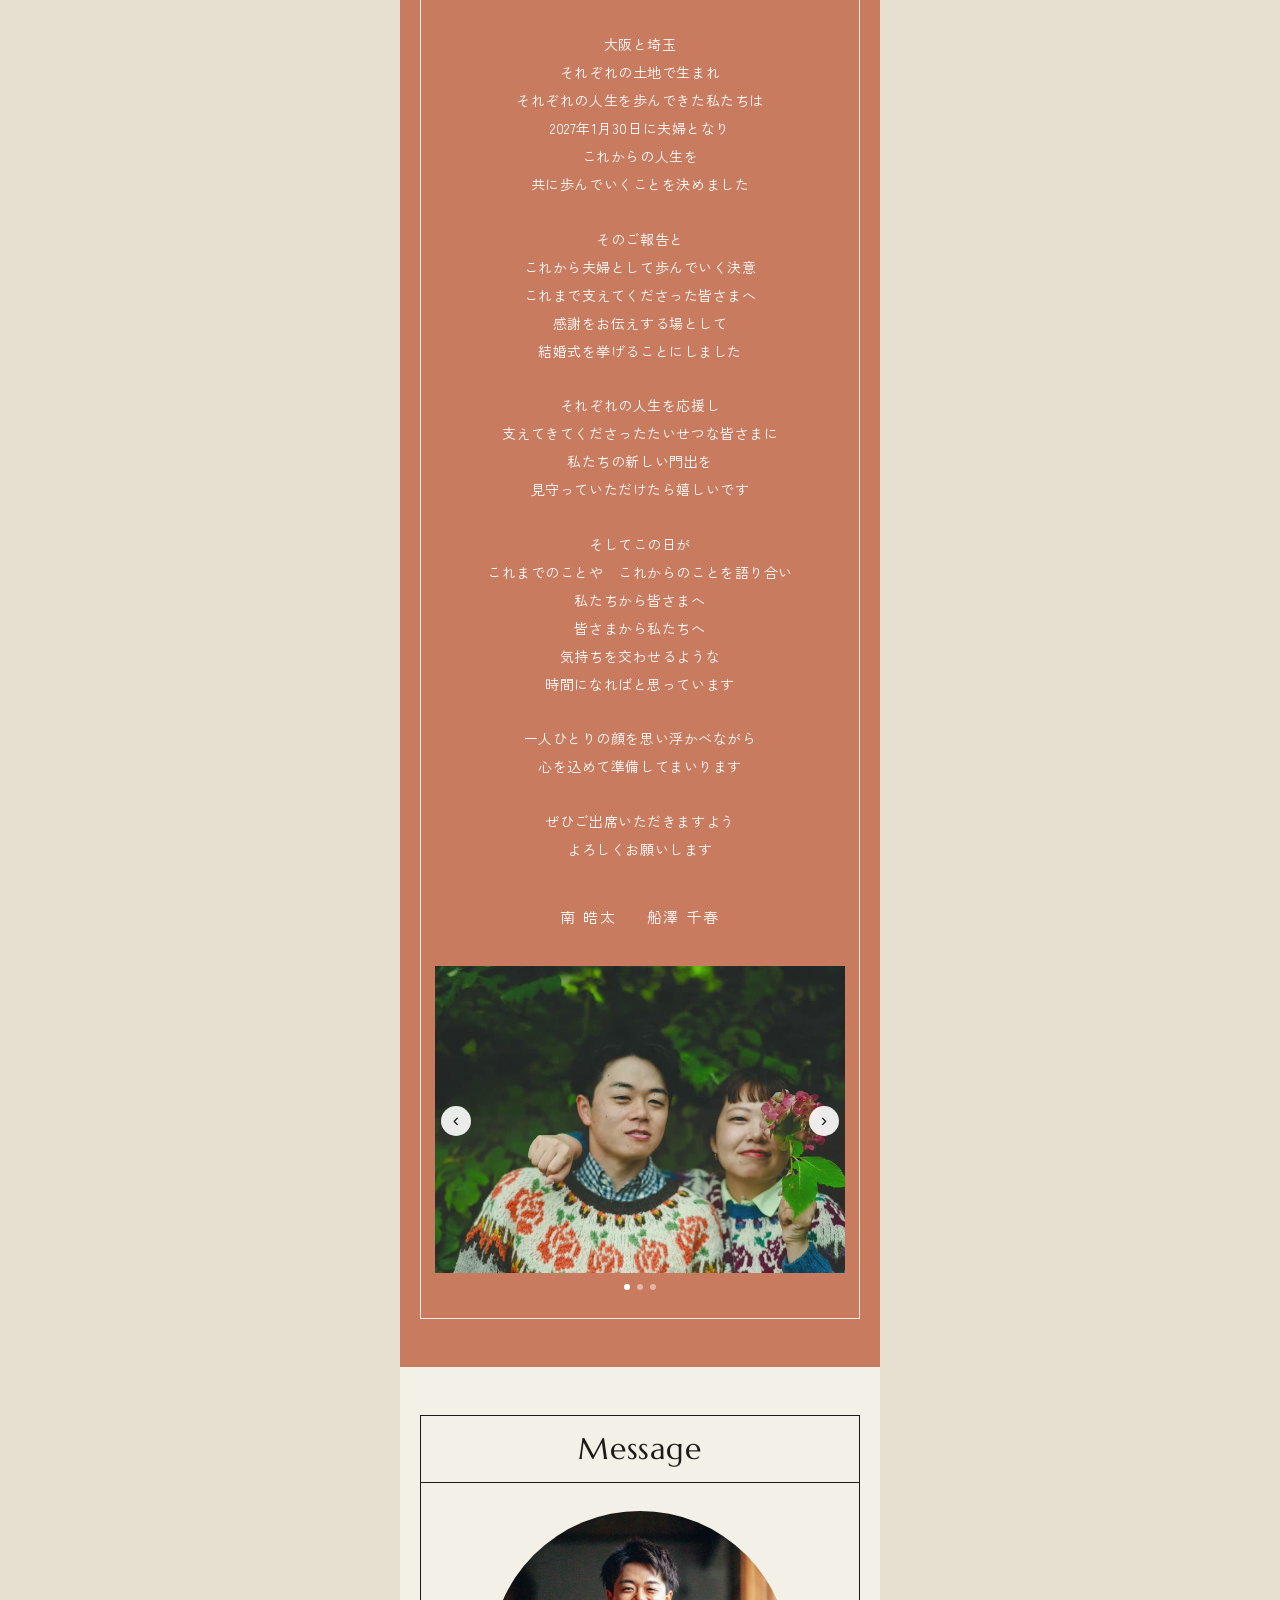
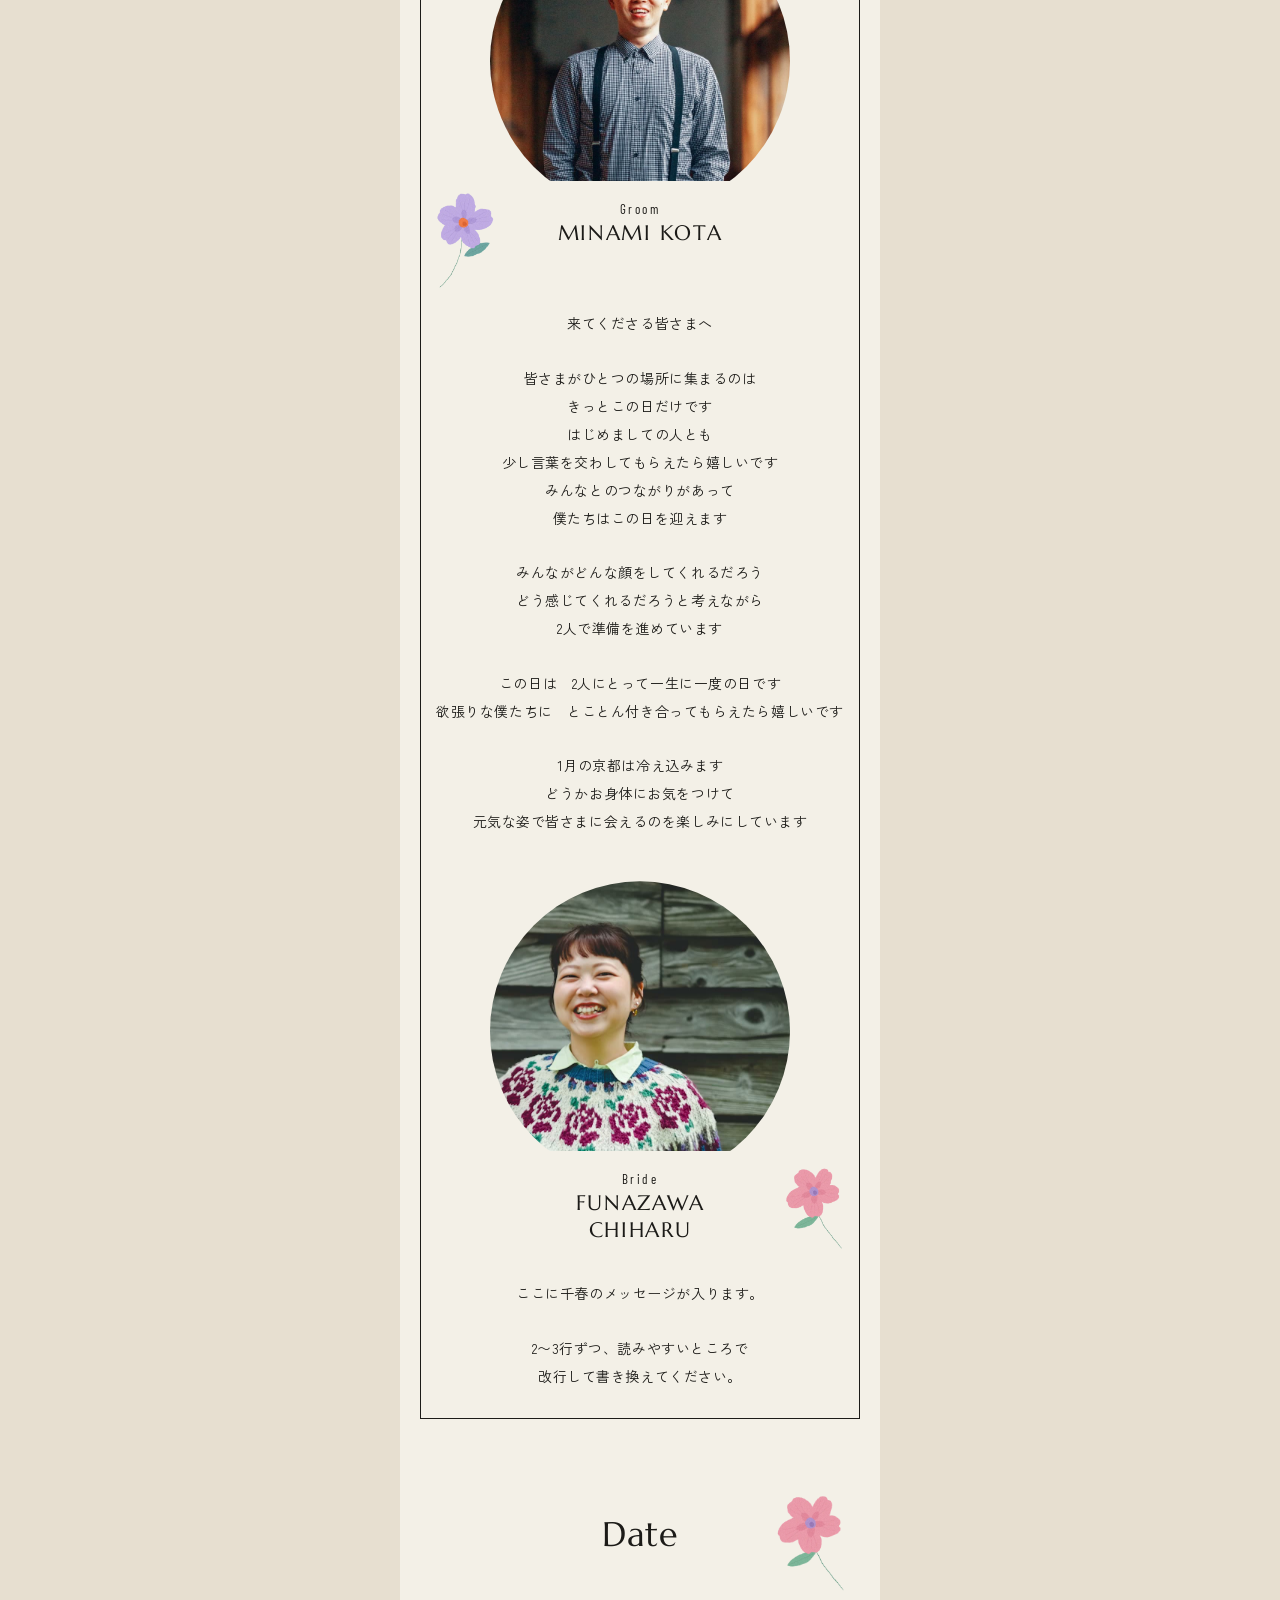
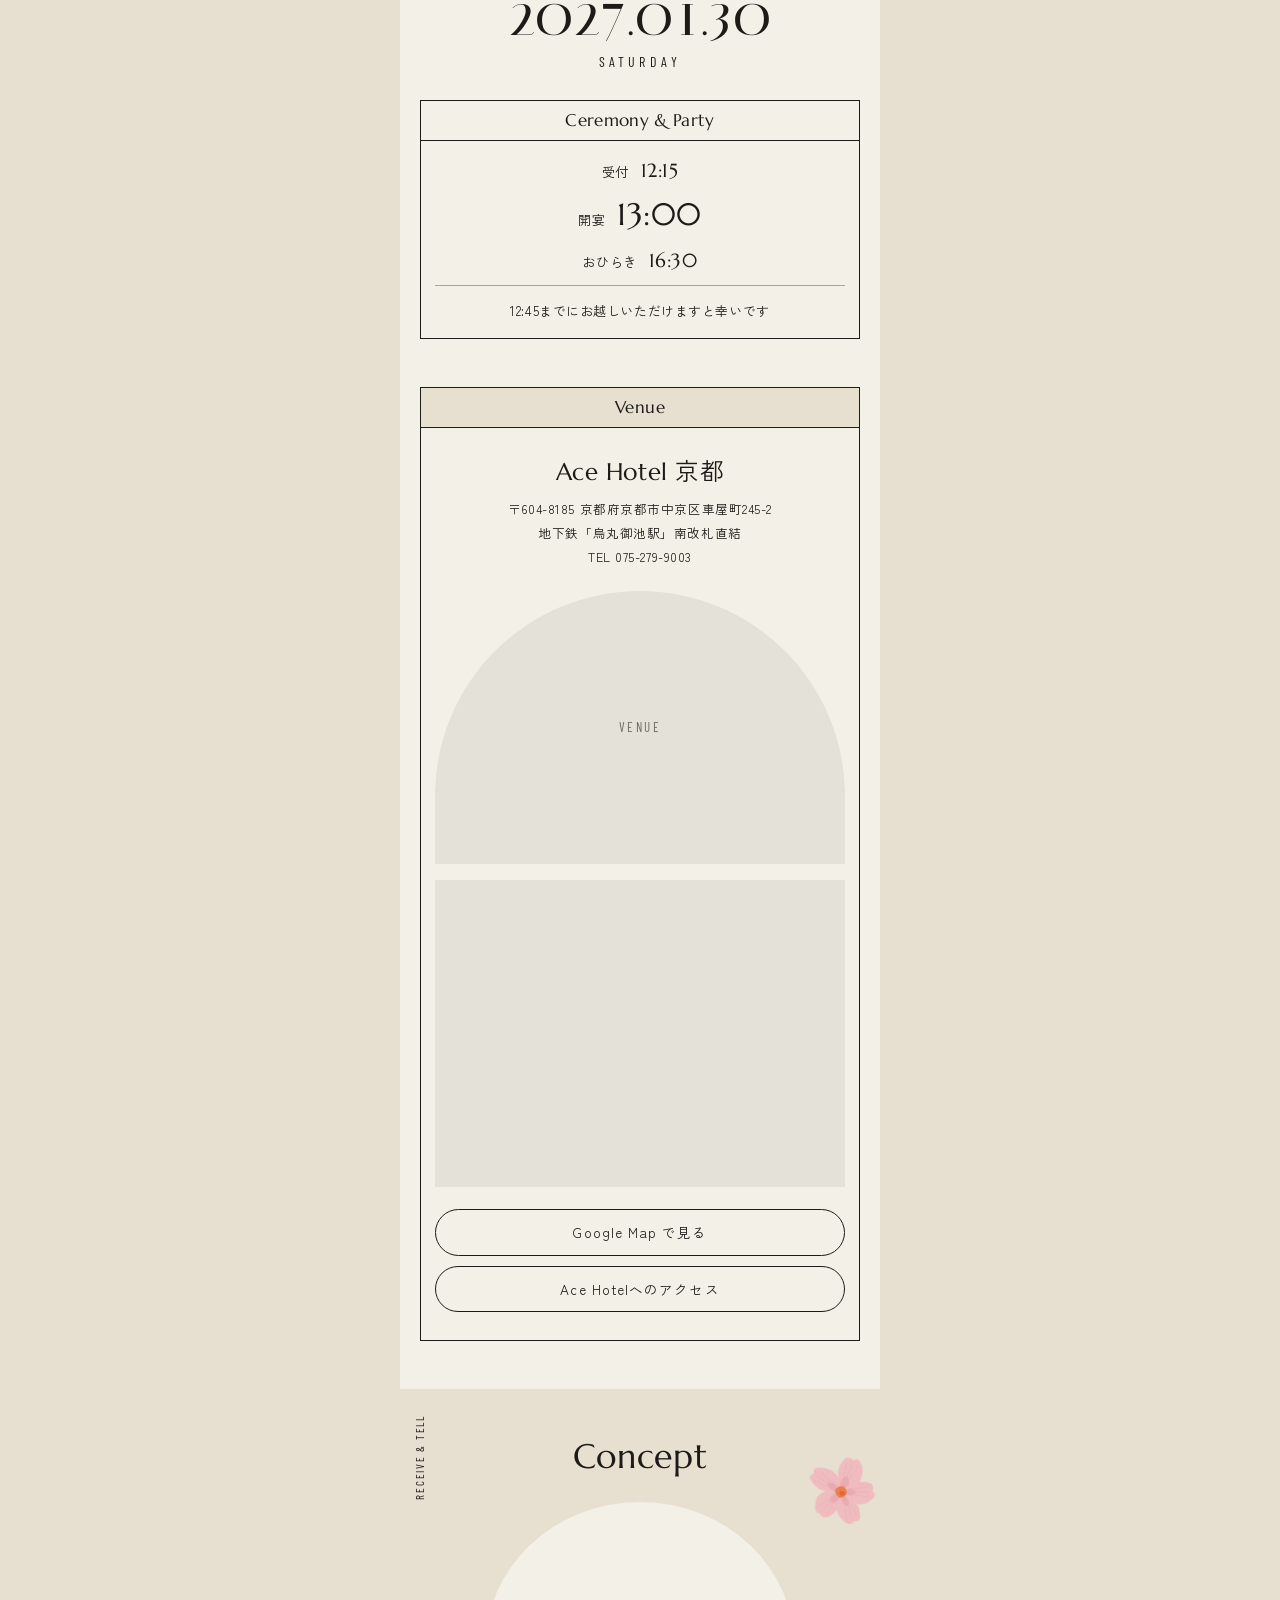
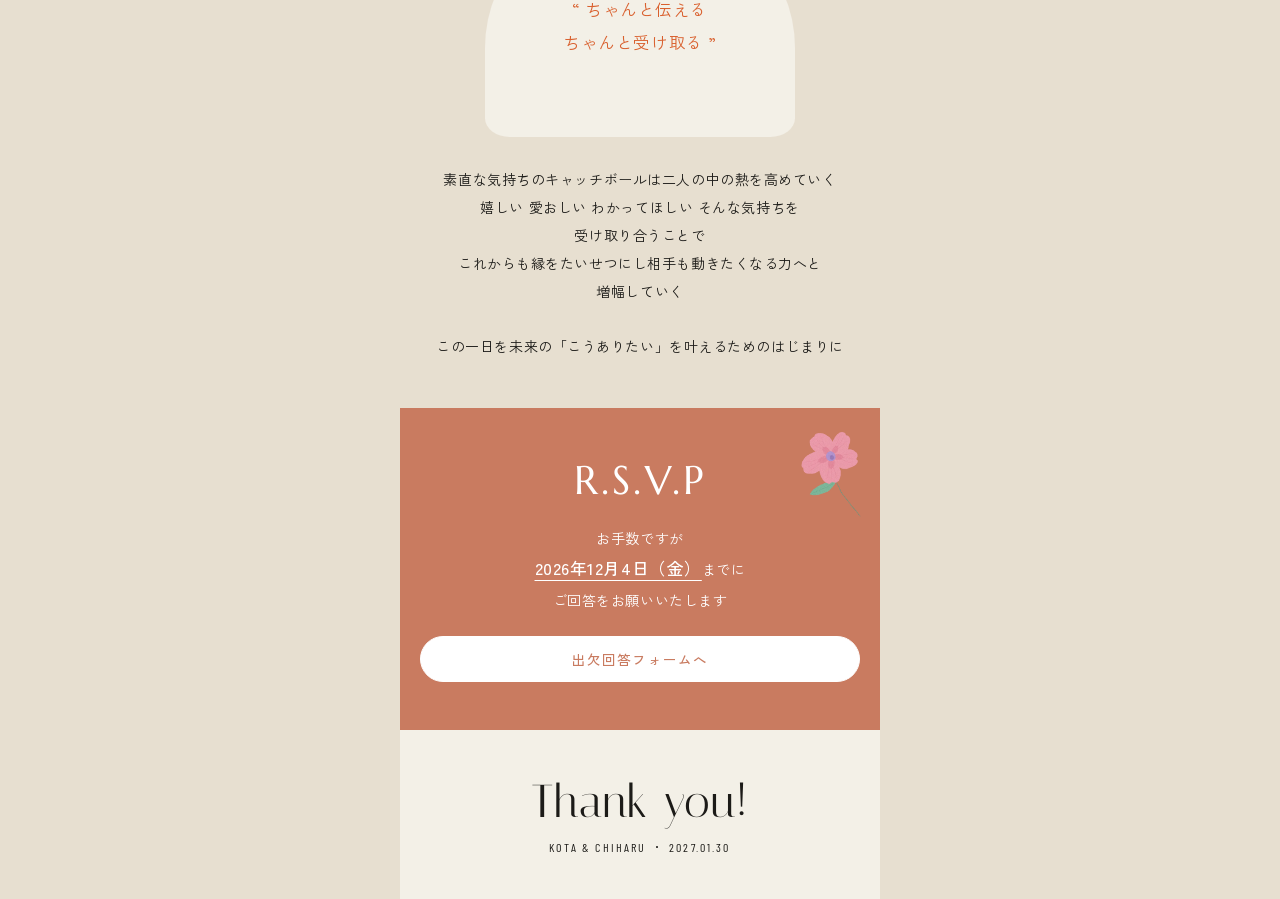
==== commit 74bafc4b: "Add files via upload" ====
--- a/index.html
+++ b/index.html
@@ -84,7 +84,8 @@
 
             <p data-reveal>
               少し長くなりますが<br />
-              私たちの今の気持ちを読んでいただけたら嬉しいです
+              私たちの今の気持ちを<br />
+              読んでいただけたら嬉しいです
             </p>
 
             <p data-reveal>
@@ -92,13 +93,14 @@
               それぞれの土地で生まれ<br />
               それぞれの人生を歩んできた私たちは<br />
               2027年1月30日に夫婦となり<br />
-              これからの人生を共に歩んでいくことを決めました
+              これからの人生を<br />
+              共に歩んでいくことを決めました
             </p>
 
             <p data-reveal>
               そのご報告と<br />
               これから夫婦として歩んでいく決意<br />
-              そして　これまで支えてくださった皆さまへ<br />
+              これまで支えてくださった皆さまへ<br />
               感謝をお伝えする場として<br />
               結婚式を挙げることにしました
             </p>
@@ -106,7 +108,8 @@
             <p data-reveal>
               それぞれの人生を応援し<br />
               支えてきてくださったたいせつな皆さまに<br />
-              私たちの新しい門出を見守っていただけたら嬉しいです
+              私たちの新しい門出を<br />
+              見守っていただけたら嬉しいです
             </p>
 
             <p data-reveal>
@@ -114,13 +117,10 @@
               これまでのことや　これからのことを語り合い<br />
               私たちから皆さまへ<br />
               皆さまから私たちへ<br />
-              気持ちを交わせるような時間になればと思っています
-            </p>
-
-            <p data-reveal>
-              これから先も<br />
-              夫婦ともども変わらずお付き合いいただけたら嬉しいです
-            </p>
+              気持ちを交わせるような<br />
+              時間になればと思っています
+            </p>
+
 
             <p data-reveal>
               一人ひとりの顔を思い浮かべながら<br />
@@ -175,18 +175,12 @@
                   僕たちはこの日を迎えます
                 </p>
                 <p data-reveal>
-                  普段は照れくさくて言えない言葉を<br />
-                  伝えたり　受け取ったり<br />
-                  お互いがあたたかい気持ちになれる時間にしたいです
-                </p>
-                <p data-reveal>
                   みんながどんな顔をしてくれるだろう<br />
                   どう感じてくれるだろうと考えながら<br />
                   2人で準備を進めています
                 </p>
                 <p data-reveal>
                   この日は　2人にとって一生に一度の日です<br />
-                  少しわがままですが<br />
                   欲張りな僕たちに　とことん付き合ってもらえたら嬉しいです
                 </p>
                 <p data-reveal>
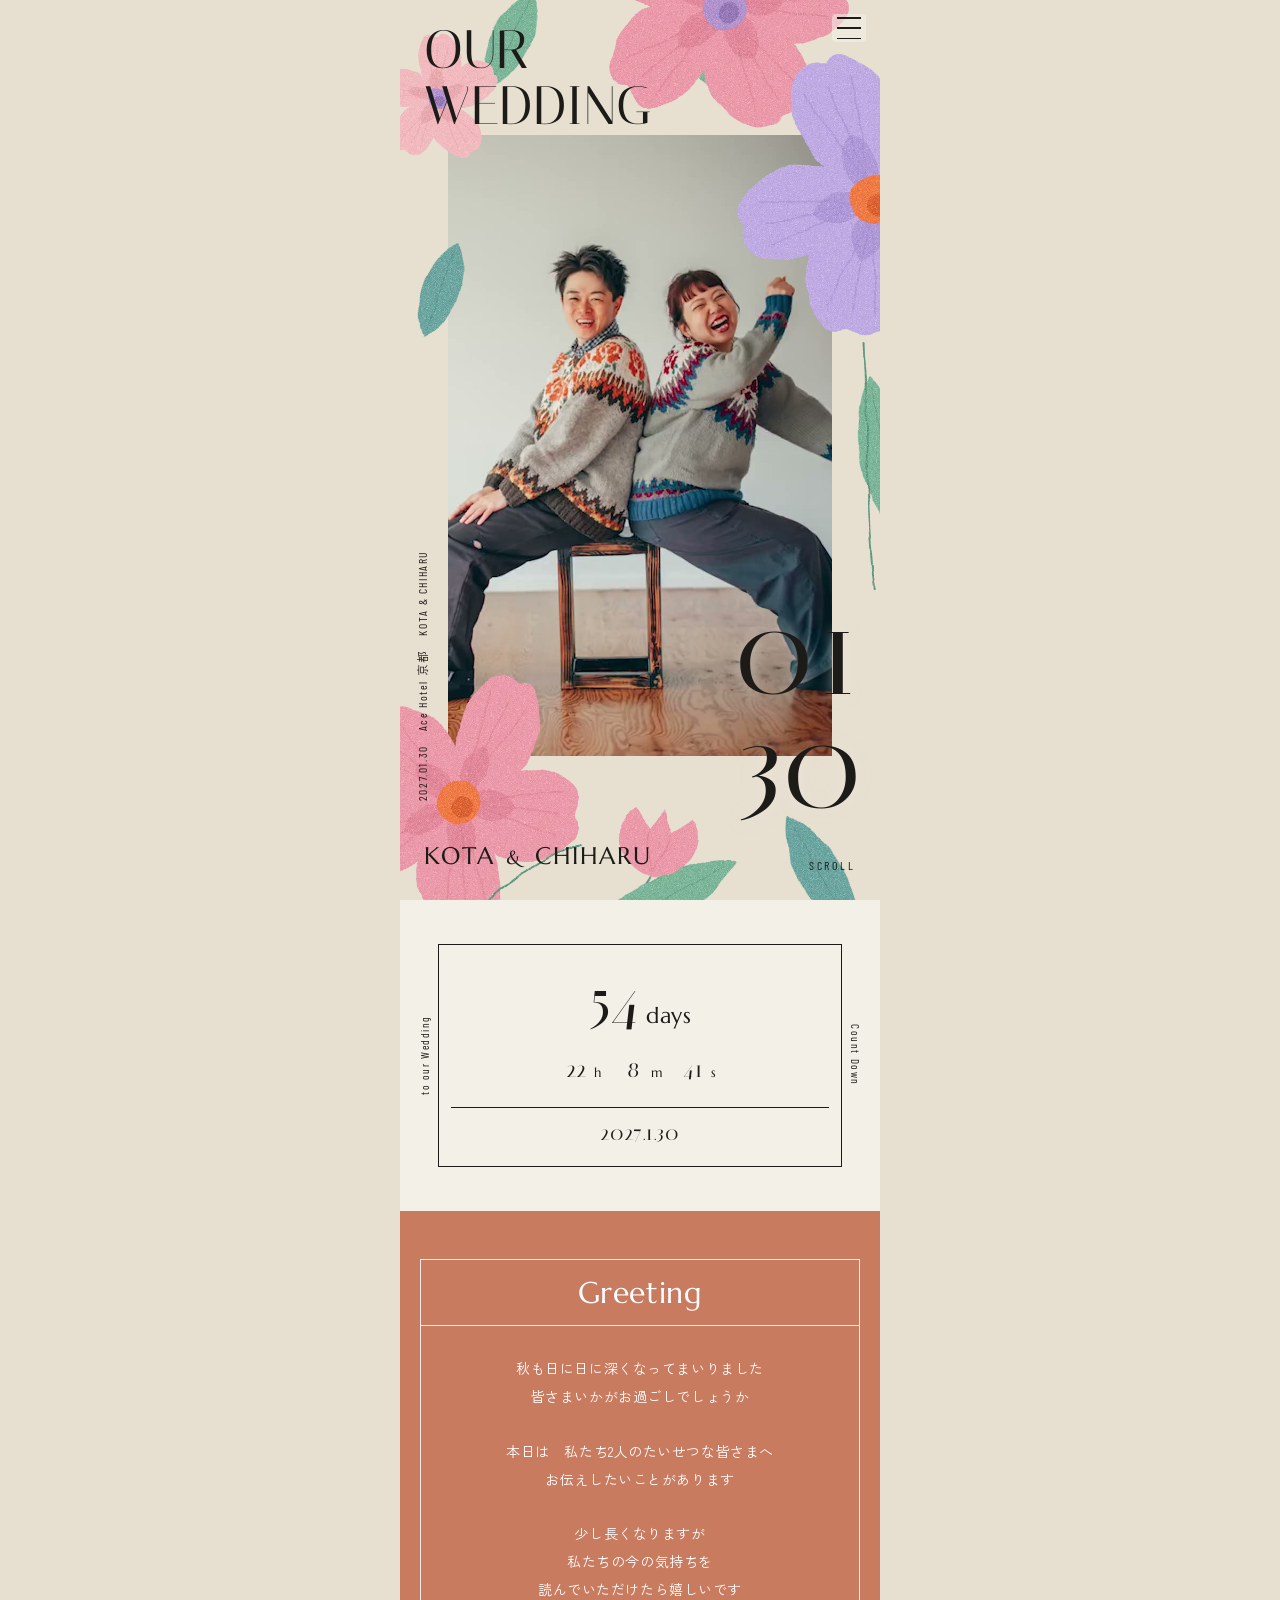
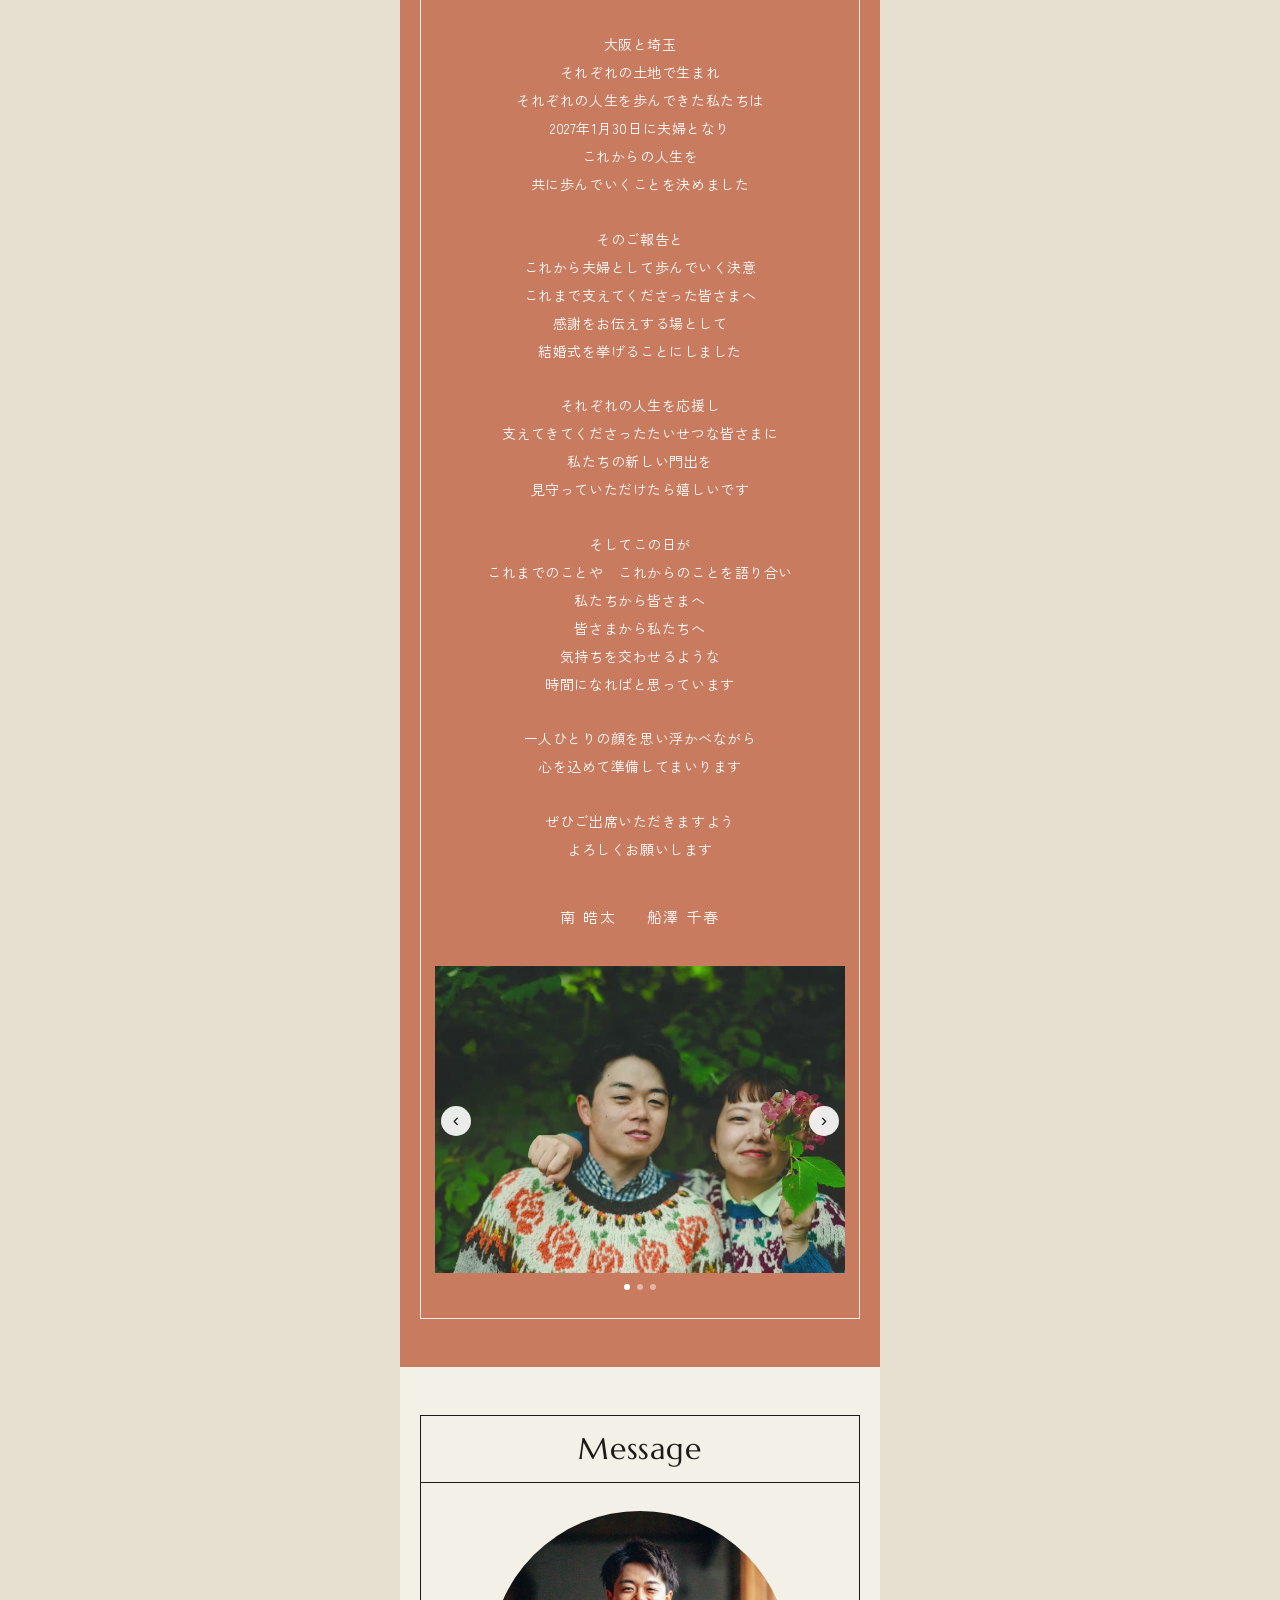
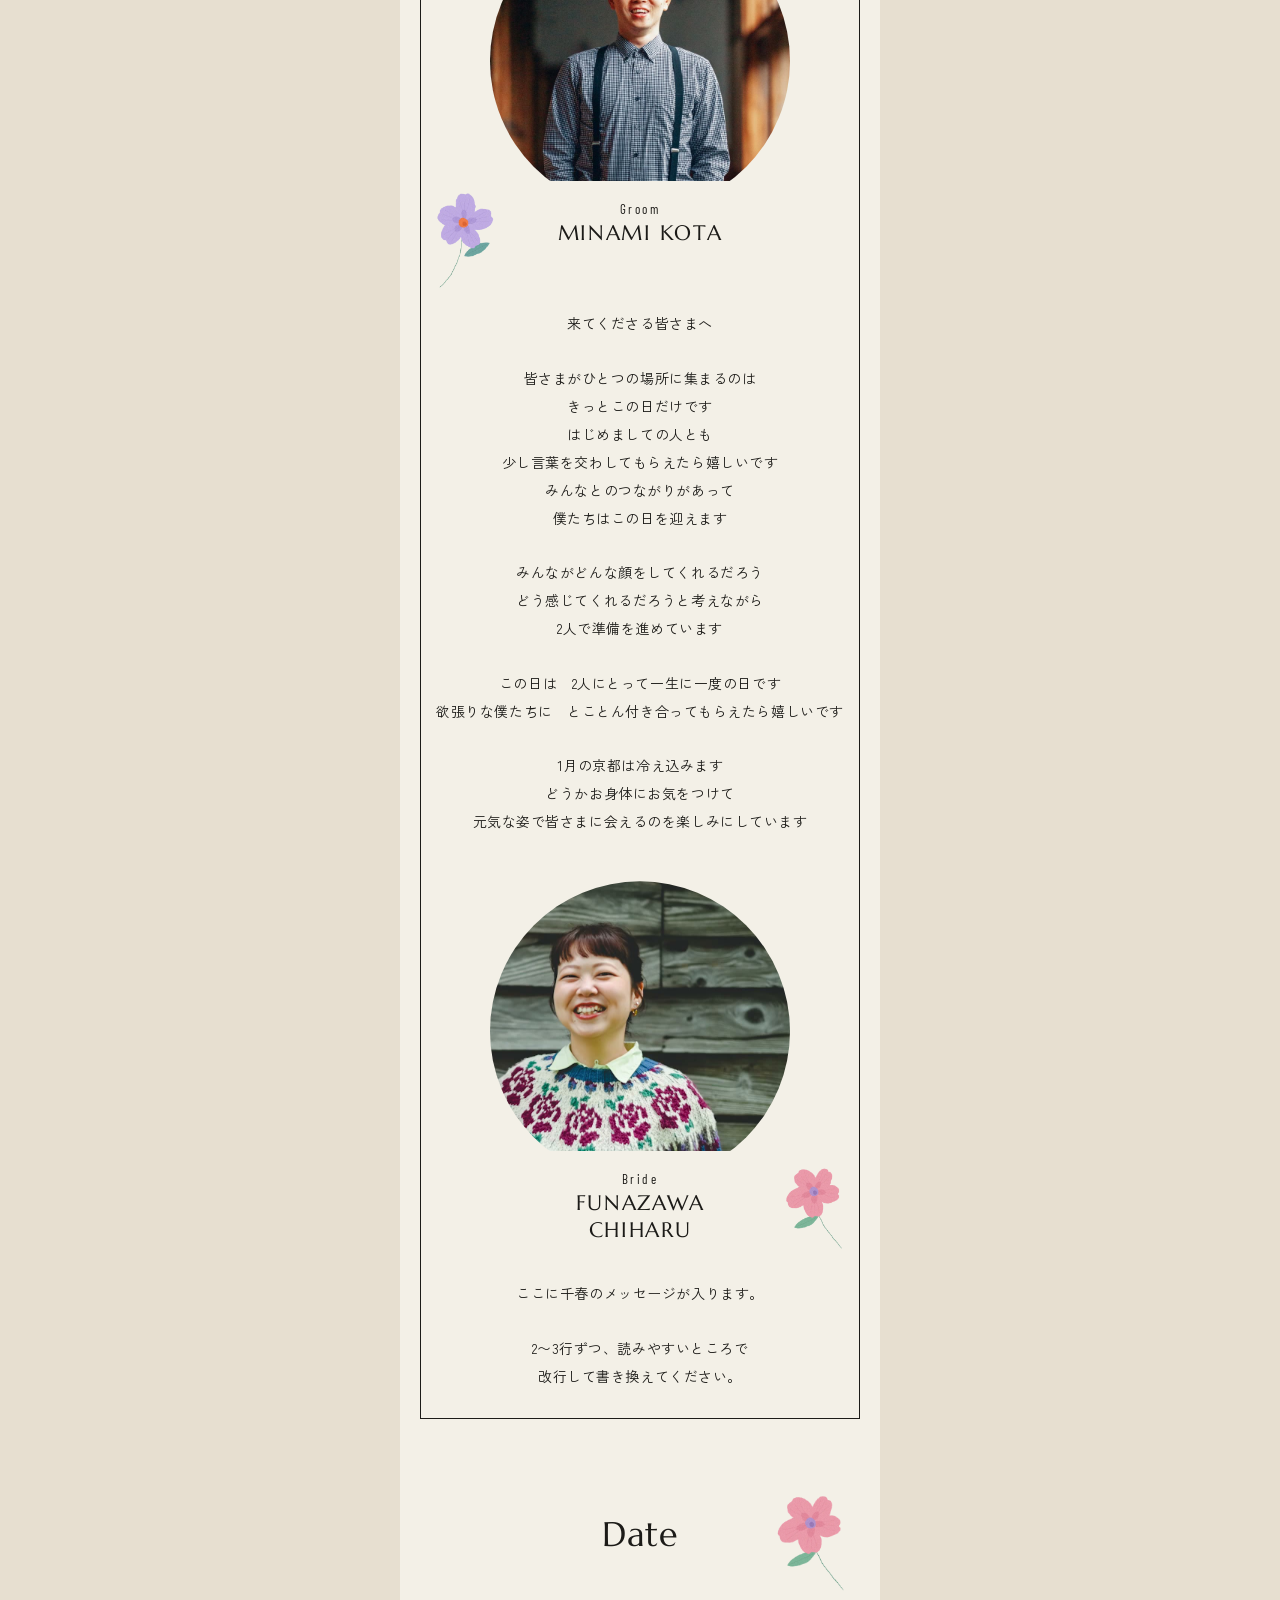
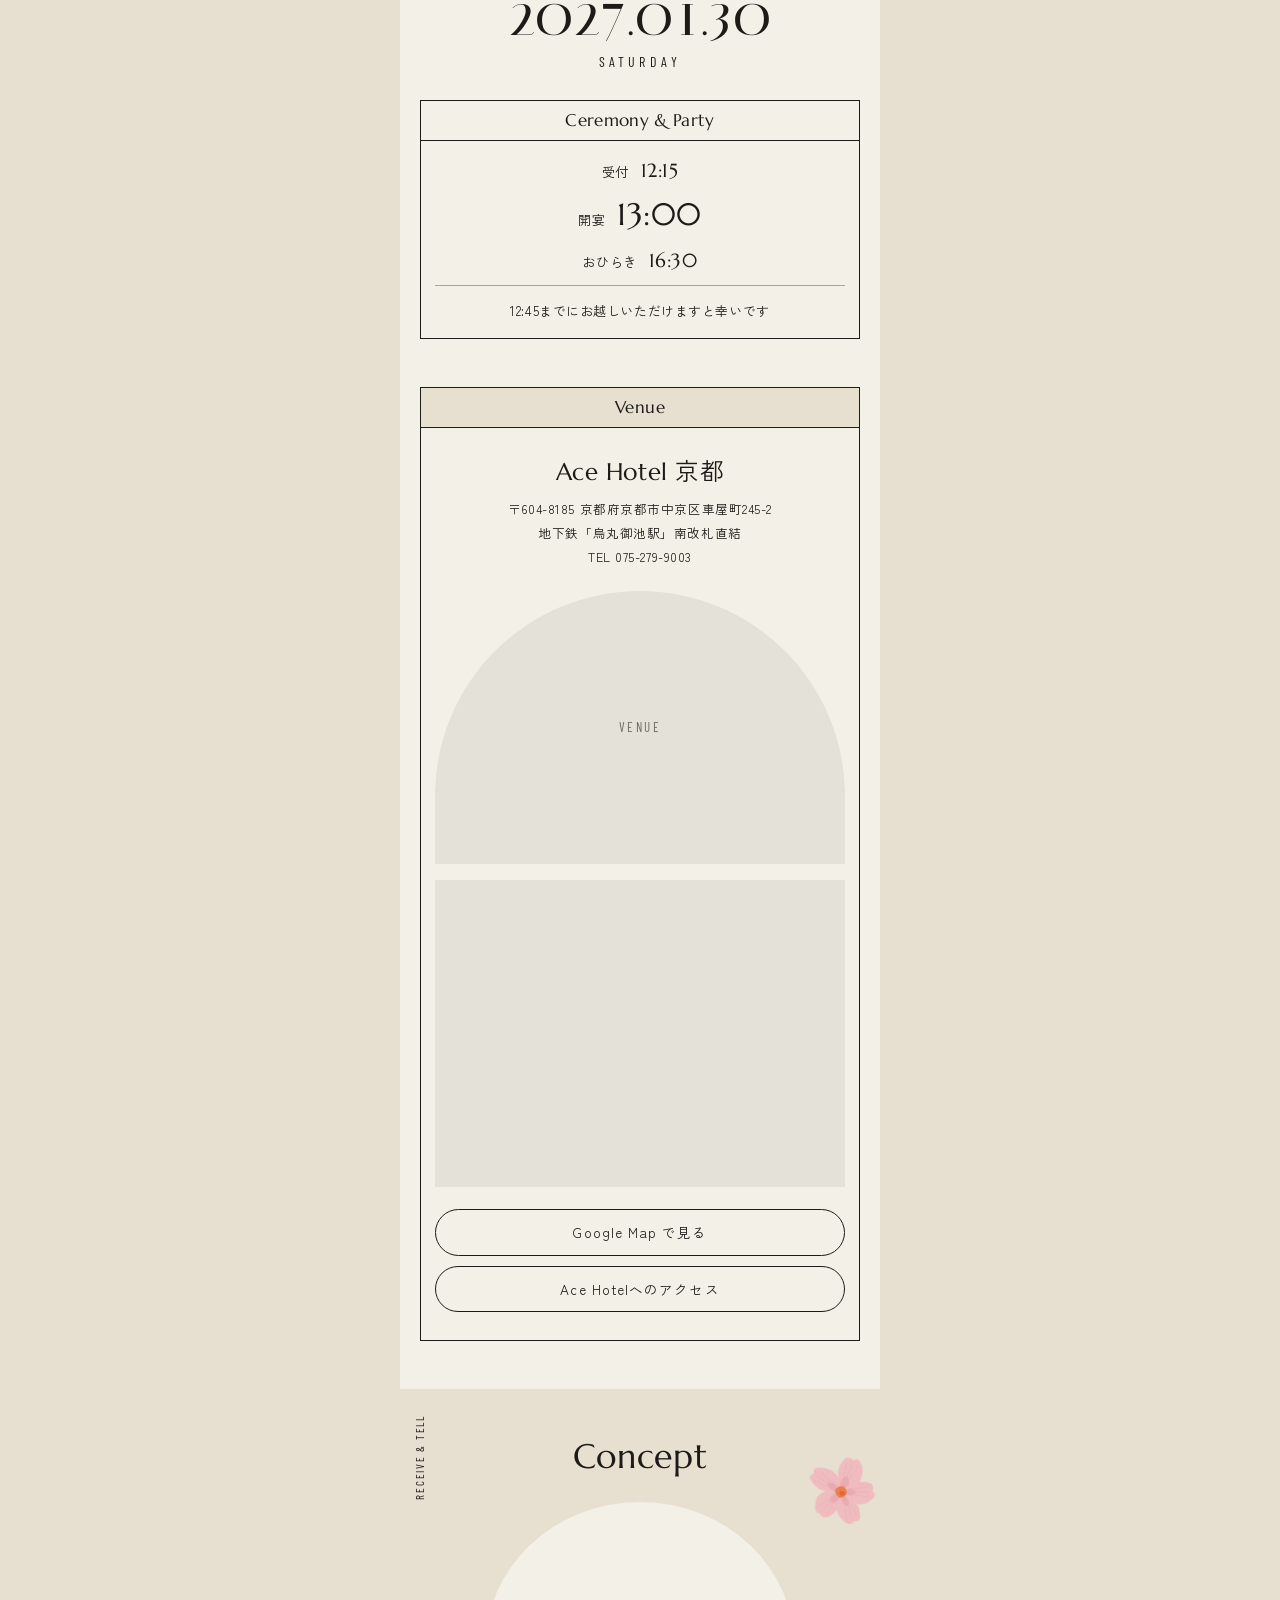
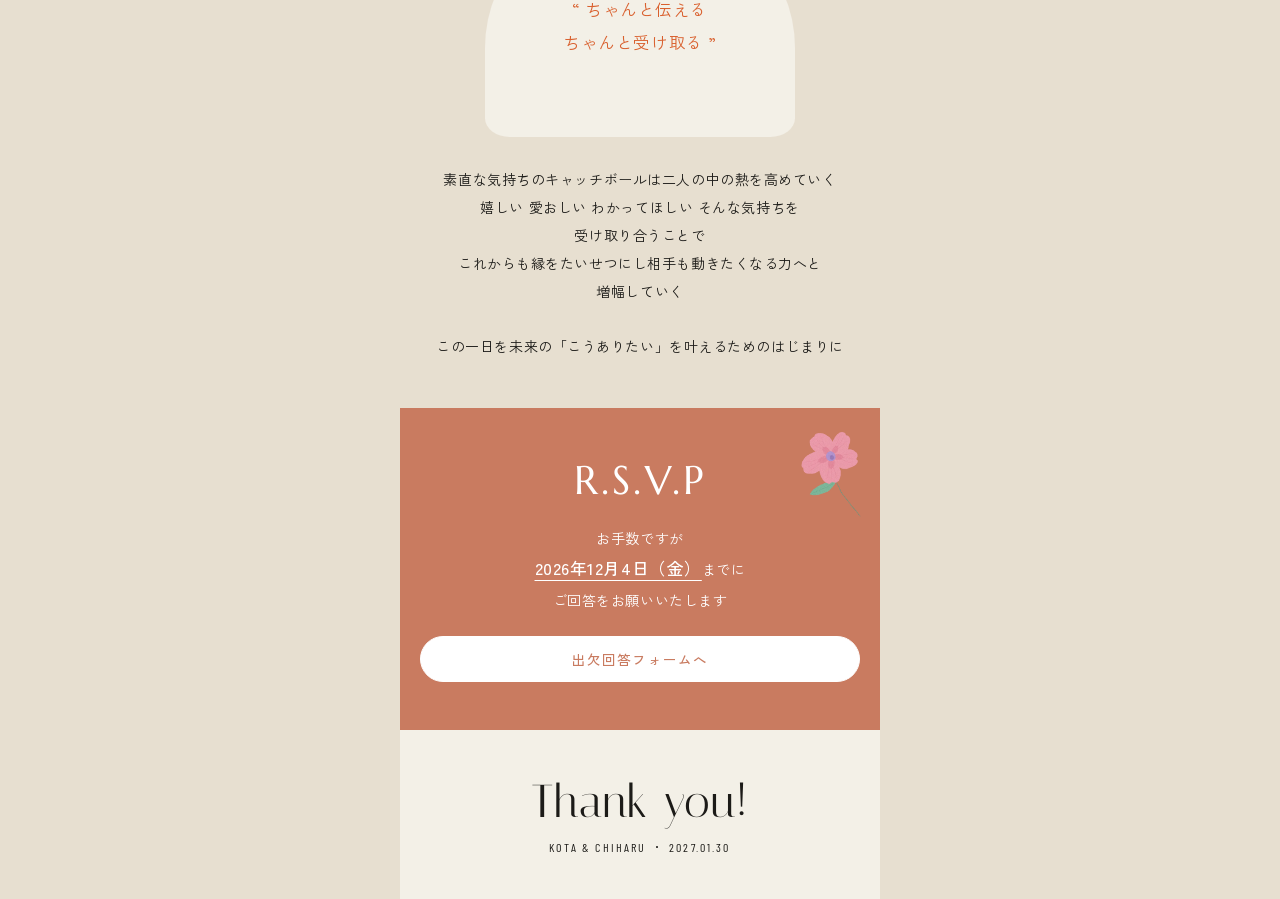
==== commit 4efb50ce: "Add files via upload" ====
--- a/index.html
+++ b/index.html
@@ -40,8 +40,8 @@
       <!-- ===== トップ ===== -->
       <section class="hero" id="top" aria-label="ウェルカムページ">
         <div class="hero__video">
-          <video autoplay muted loop playsinline preload="auto" poster="assets/hero-poster.jpg?v=20261102d" aria-hidden="true">
-            <source src="assets/hero.mp4?v=20261102d" type="video/mp4" />
+          <video autoplay muted loop playsinline preload="auto" poster="assets/hero-poster.jpg?v=20261109" aria-hidden="true">
+            <source src="assets/hero.mp4?v=20261109" type="video/mp4" />
           </video>
         </div>
         <img class="hero__art" src="assets/art-hero.webp" alt="" />
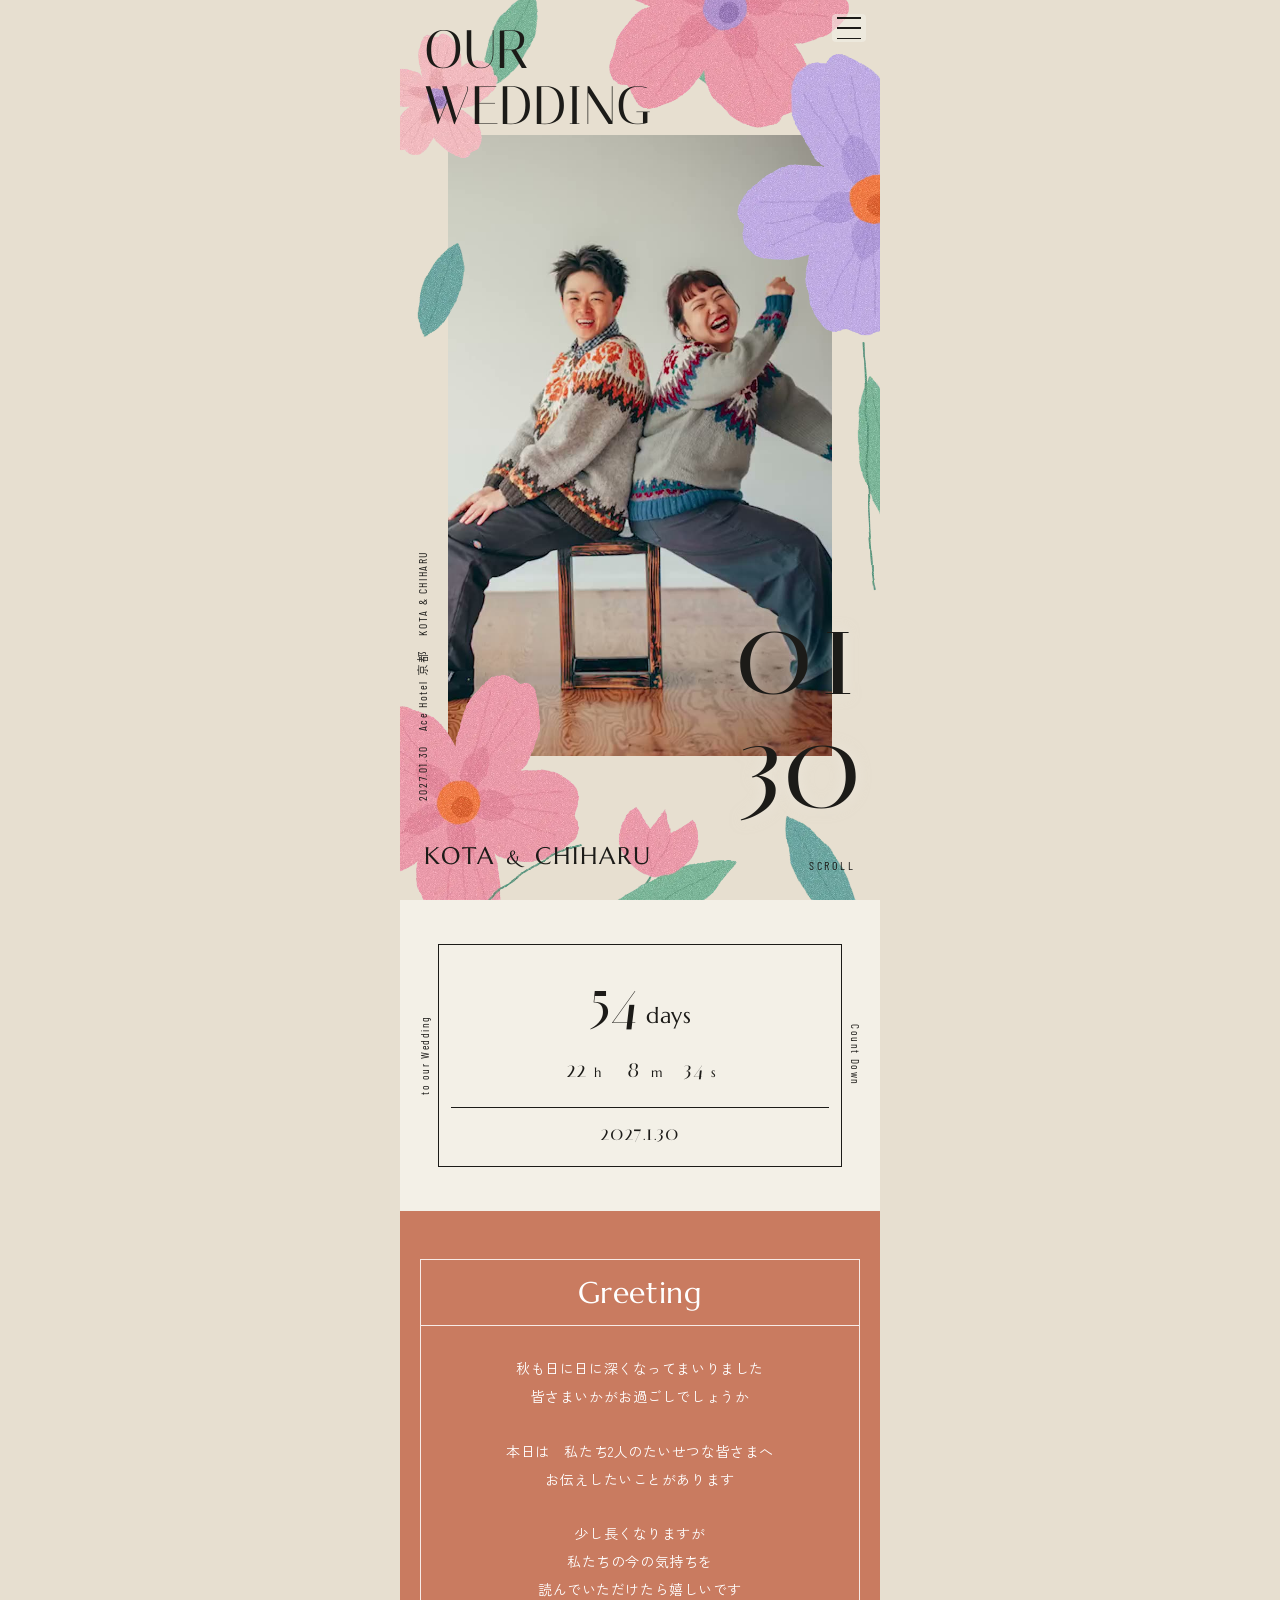
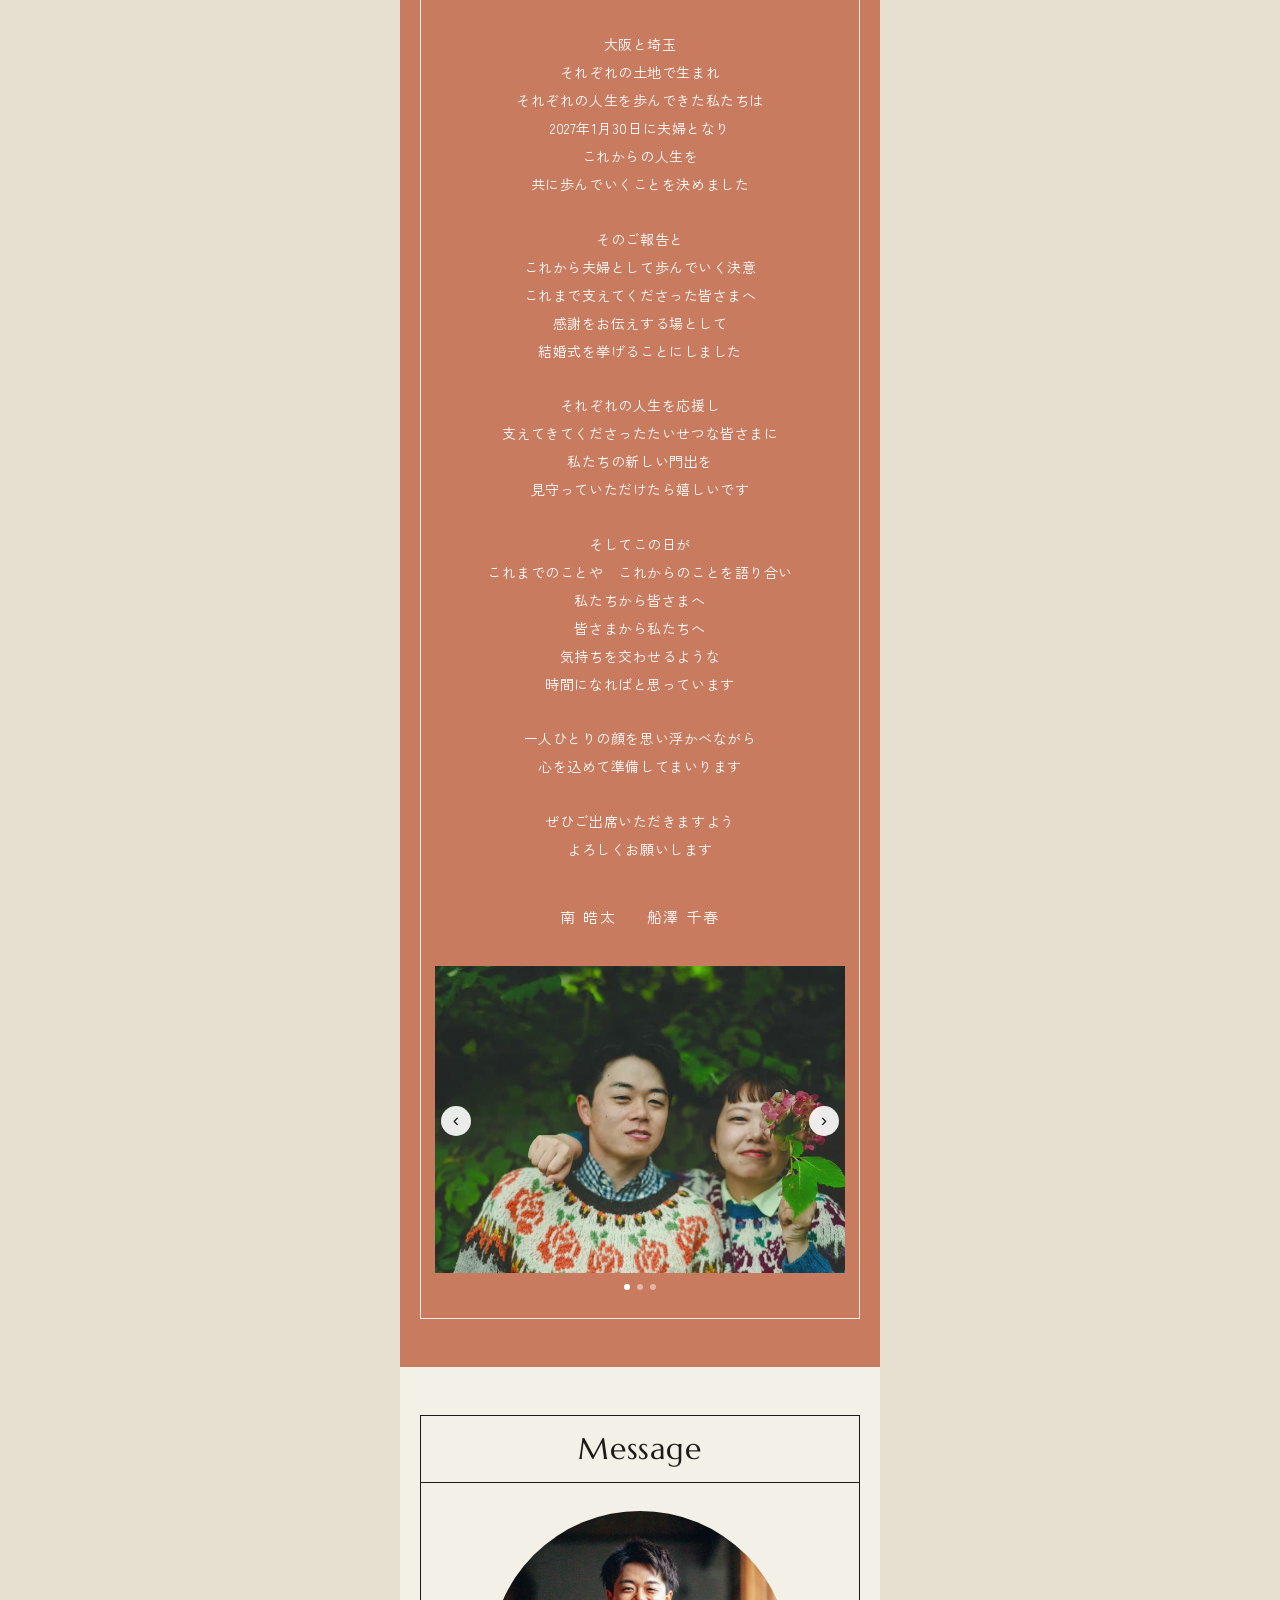
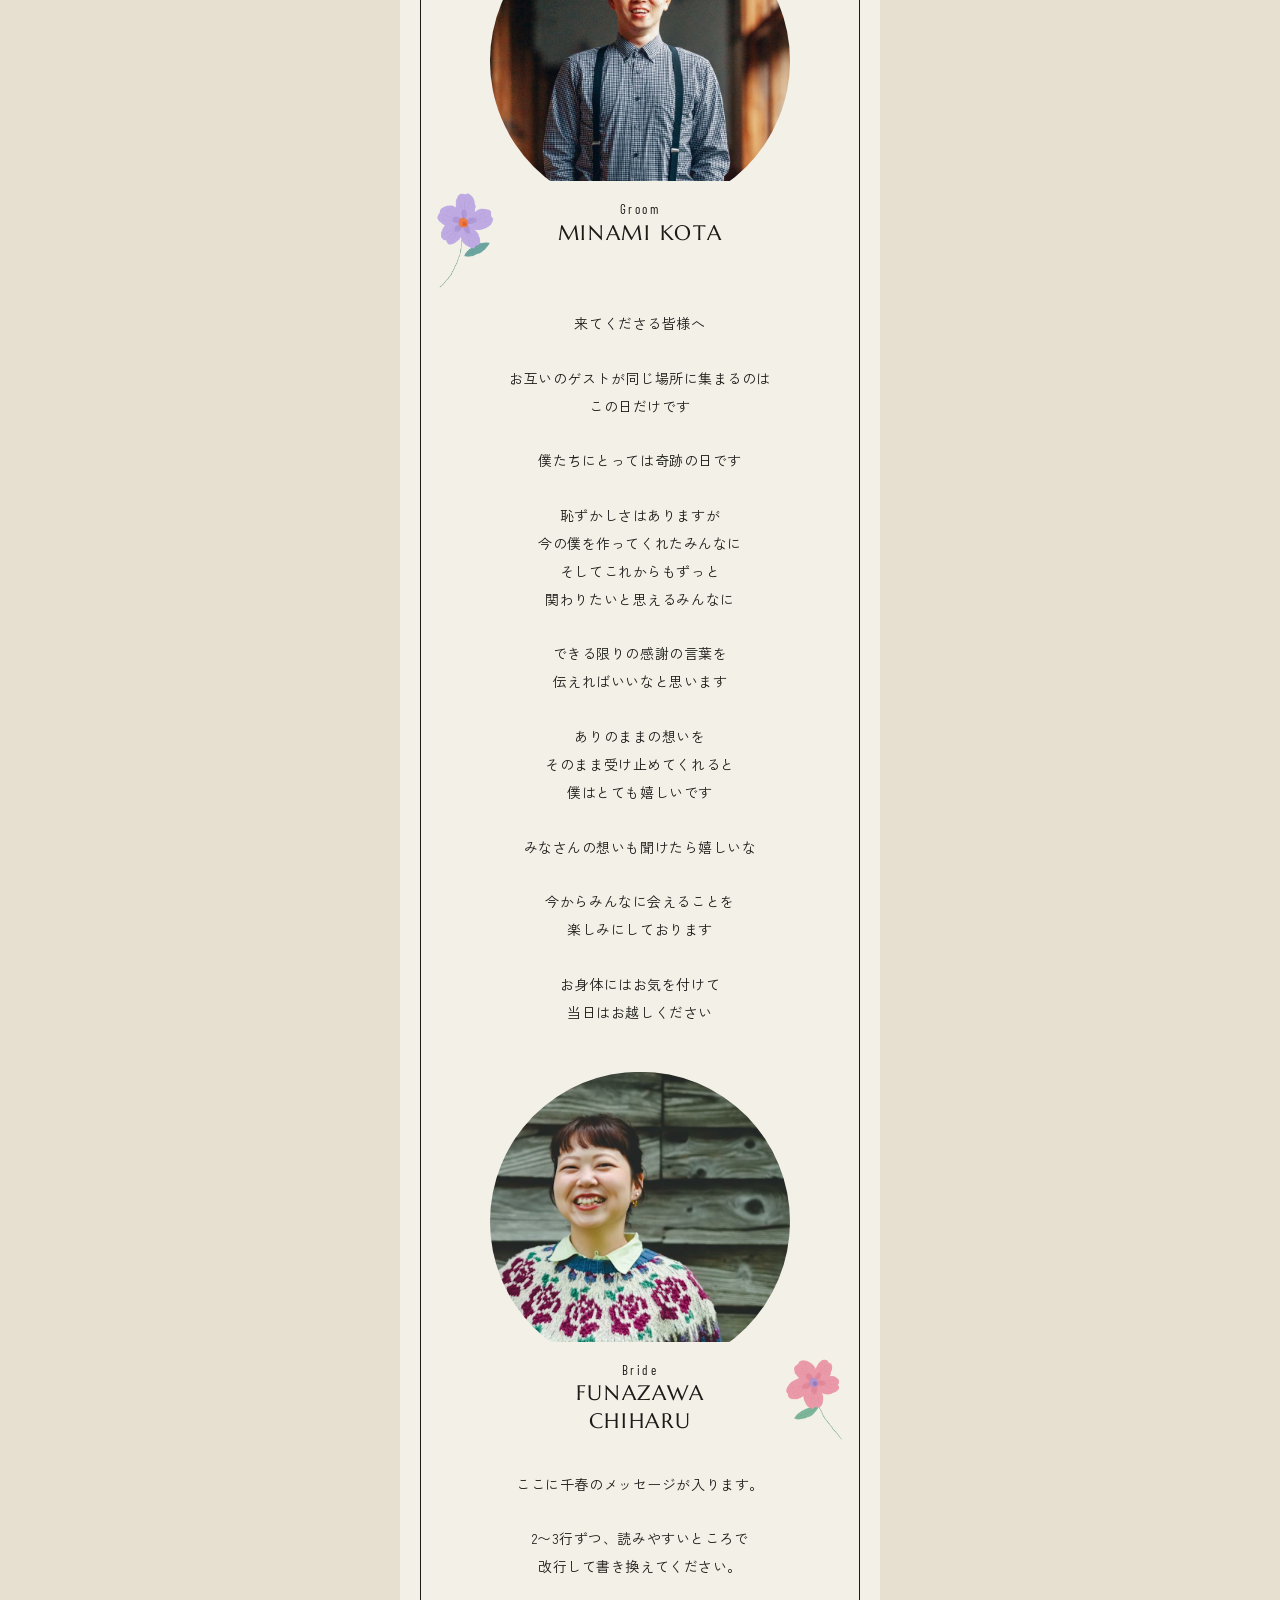
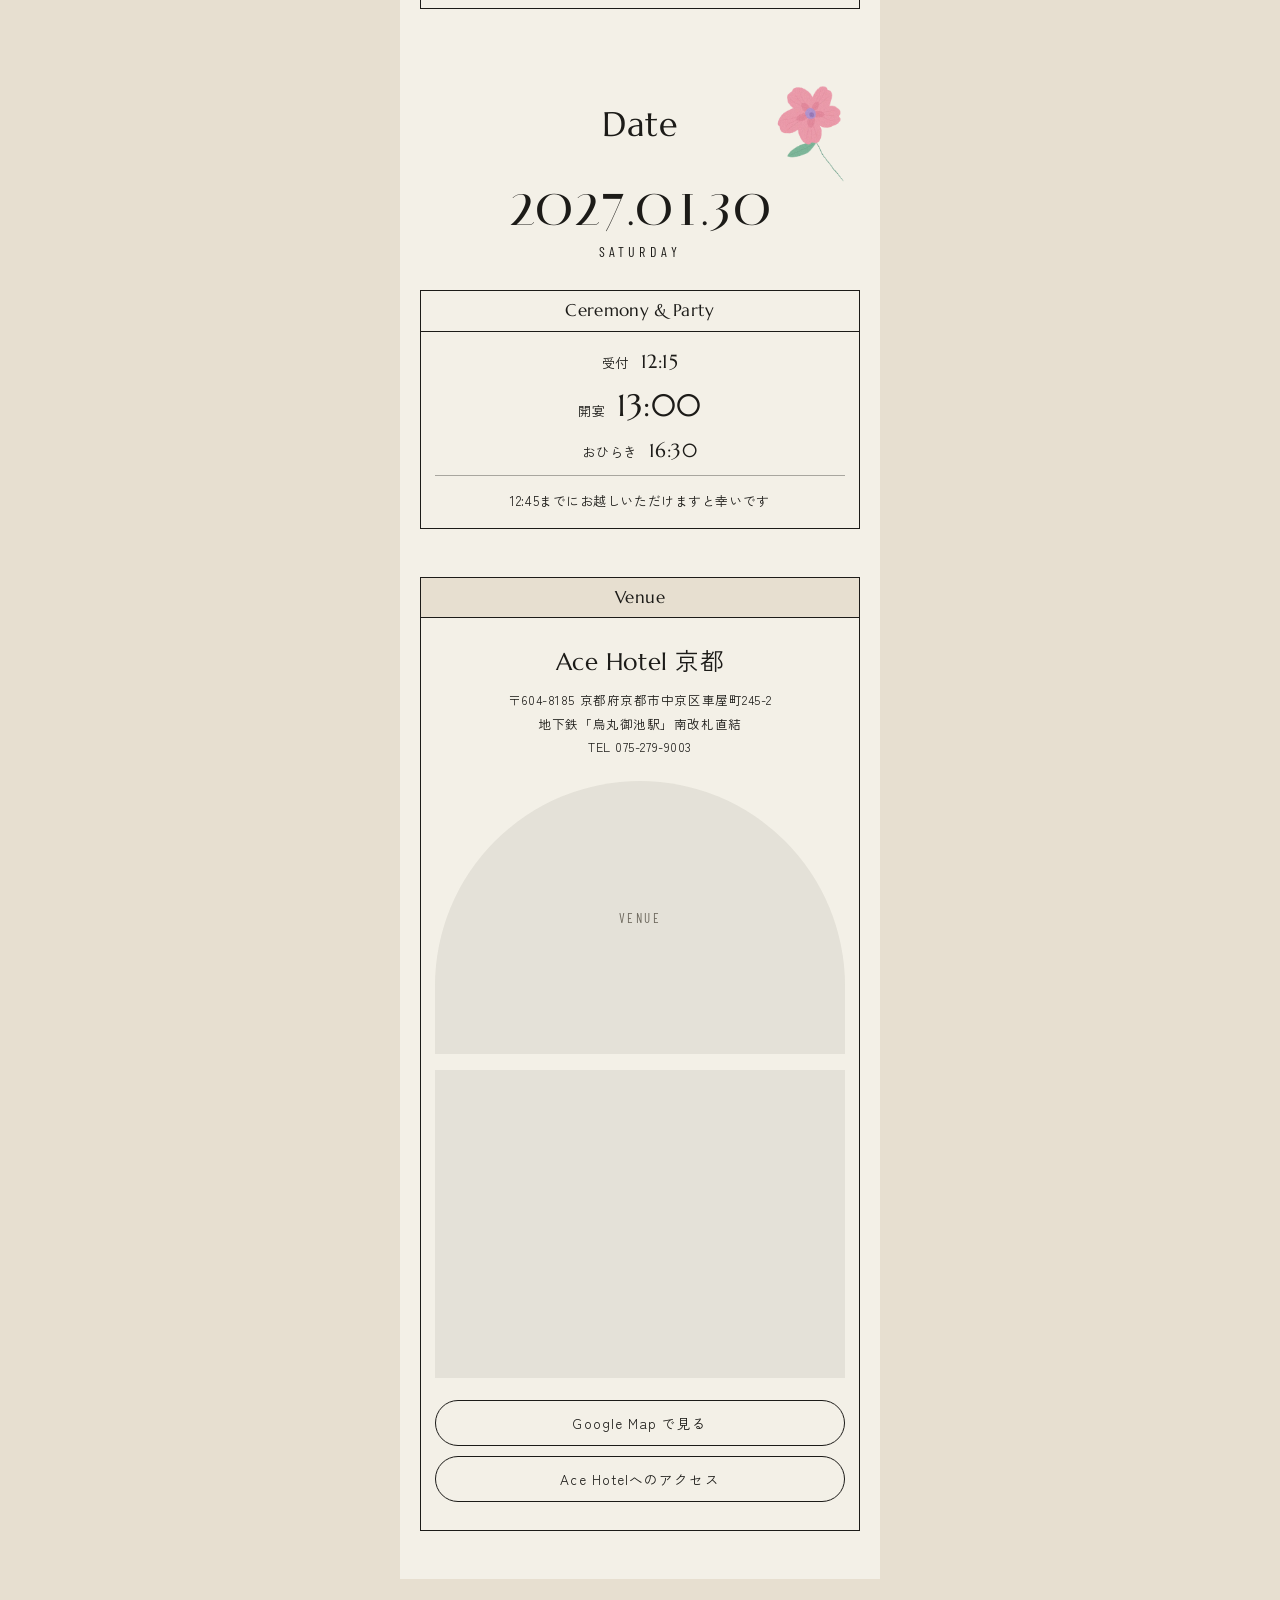
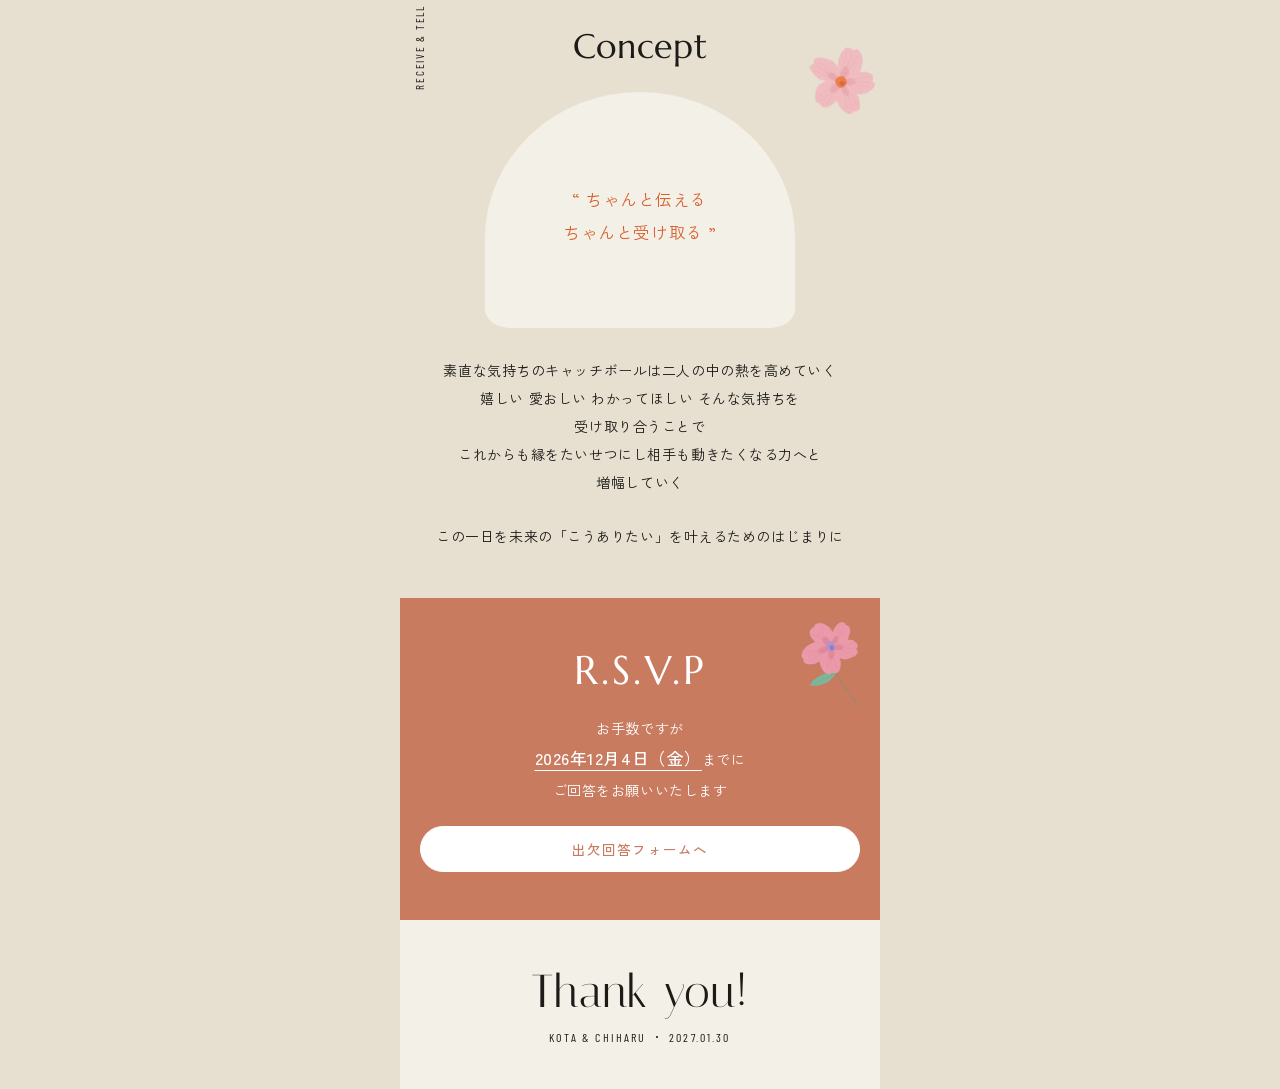
==== commit f714c393: "Add files via upload" ====
--- a/index.html
+++ b/index.html
@@ -164,29 +164,40 @@
               </div>
               <div class="person__text text-center">
                 <p data-reveal>
-                  来てくださる皆さまへ
-                </p>
-                <p data-reveal>
-                  皆さまがひとつの場所に集まるのは<br />
-                  きっとこの日だけです<br />
-                  はじめましての人とも<br />
-                  少し言葉を交わしてもらえたら嬉しいです<br />
-                  みんなとのつながりがあって<br />
-                  僕たちはこの日を迎えます
-                </p>
-                <p data-reveal>
-                  みんながどんな顔をしてくれるだろう<br />
-                  どう感じてくれるだろうと考えながら<br />
-                  2人で準備を進めています
-                </p>
-                <p data-reveal>
-                  この日は　2人にとって一生に一度の日です<br />
-                  欲張りな僕たちに　とことん付き合ってもらえたら嬉しいです
-                </p>
-                <p data-reveal>
-                  1月の京都は冷え込みます<br />
-                  どうかお身体にお気をつけて<br />
-                  元気な姿で皆さまに会えるのを楽しみにしています
+                  来てくださる皆様へ
+                </p>
+                <p data-reveal>
+                  お互いのゲストが同じ場所に集まるのは<br />
+                  この日だけです
+                </p>
+                <p data-reveal>
+                  僕たちにとっては奇跡の日です
+                </p>
+                <p data-reveal>
+                  恥ずかしさはありますが<br />
+                  今の僕を作ってくれたみんなに<br />
+                  そしてこれからもずっと<br />
+                  関わりたいと思えるみんなに
+                </p>
+                <p data-reveal>
+                  できる限りの感謝の言葉を<br />
+                  伝えればいいなと思います
+                </p>
+                <p data-reveal>
+                  ありのままの想いを<br />
+                  そのまま受け止めてくれると<br />
+                  僕はとても嬉しいです
+                </p>
+                <p data-reveal>
+                  みなさんの想いも聞けたら嬉しいな
+                </p>
+                <p data-reveal>
+                  今からみんなに会えることを<br />
+                  楽しみにしております
+                </p>
+                <p data-reveal>
+                  お身体にはお気を付けて<br />
+                  当日はお越しください
                 </p>
               </div>
             </div>
@@ -308,6 +319,6 @@
       </footer>
     </main>
 
-    <script src="script.js?v=20261102d"></script>
+    <script src="script.js?v=20261110"></script>
   </body>
 </html>
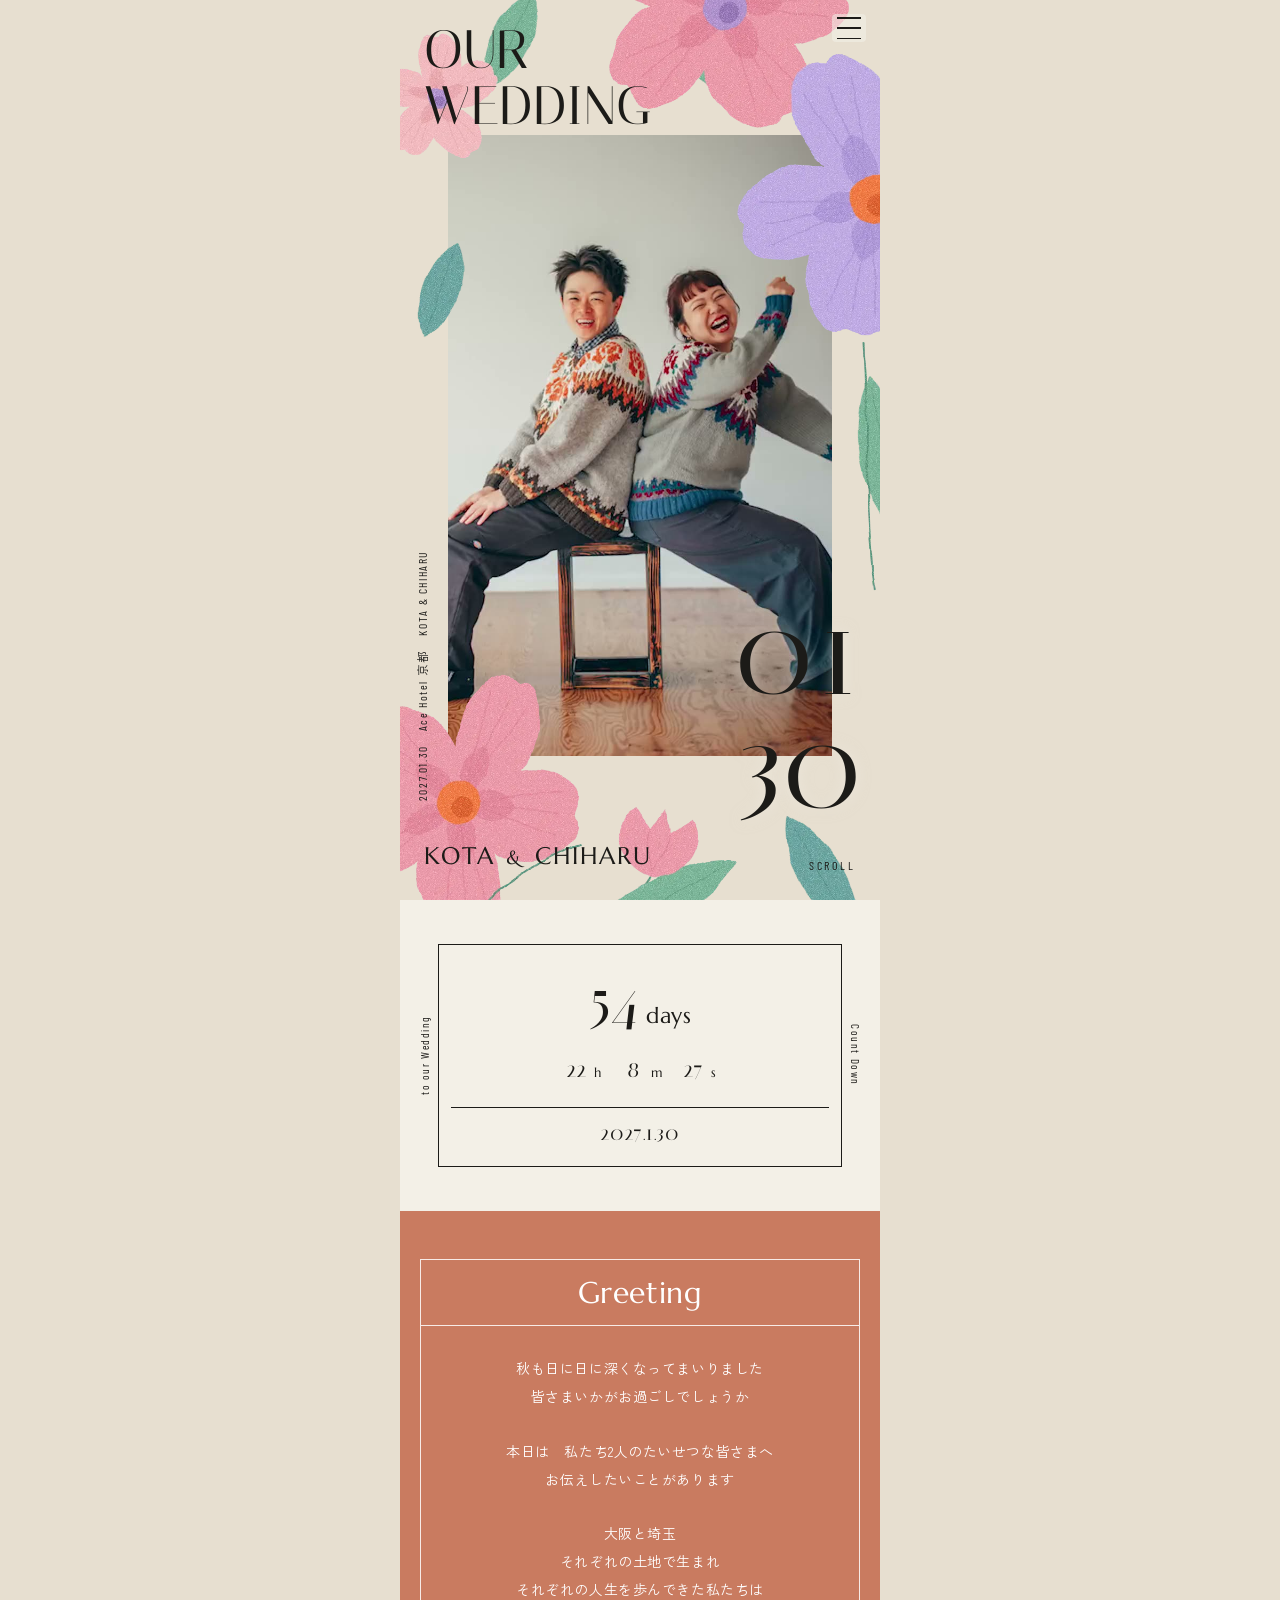
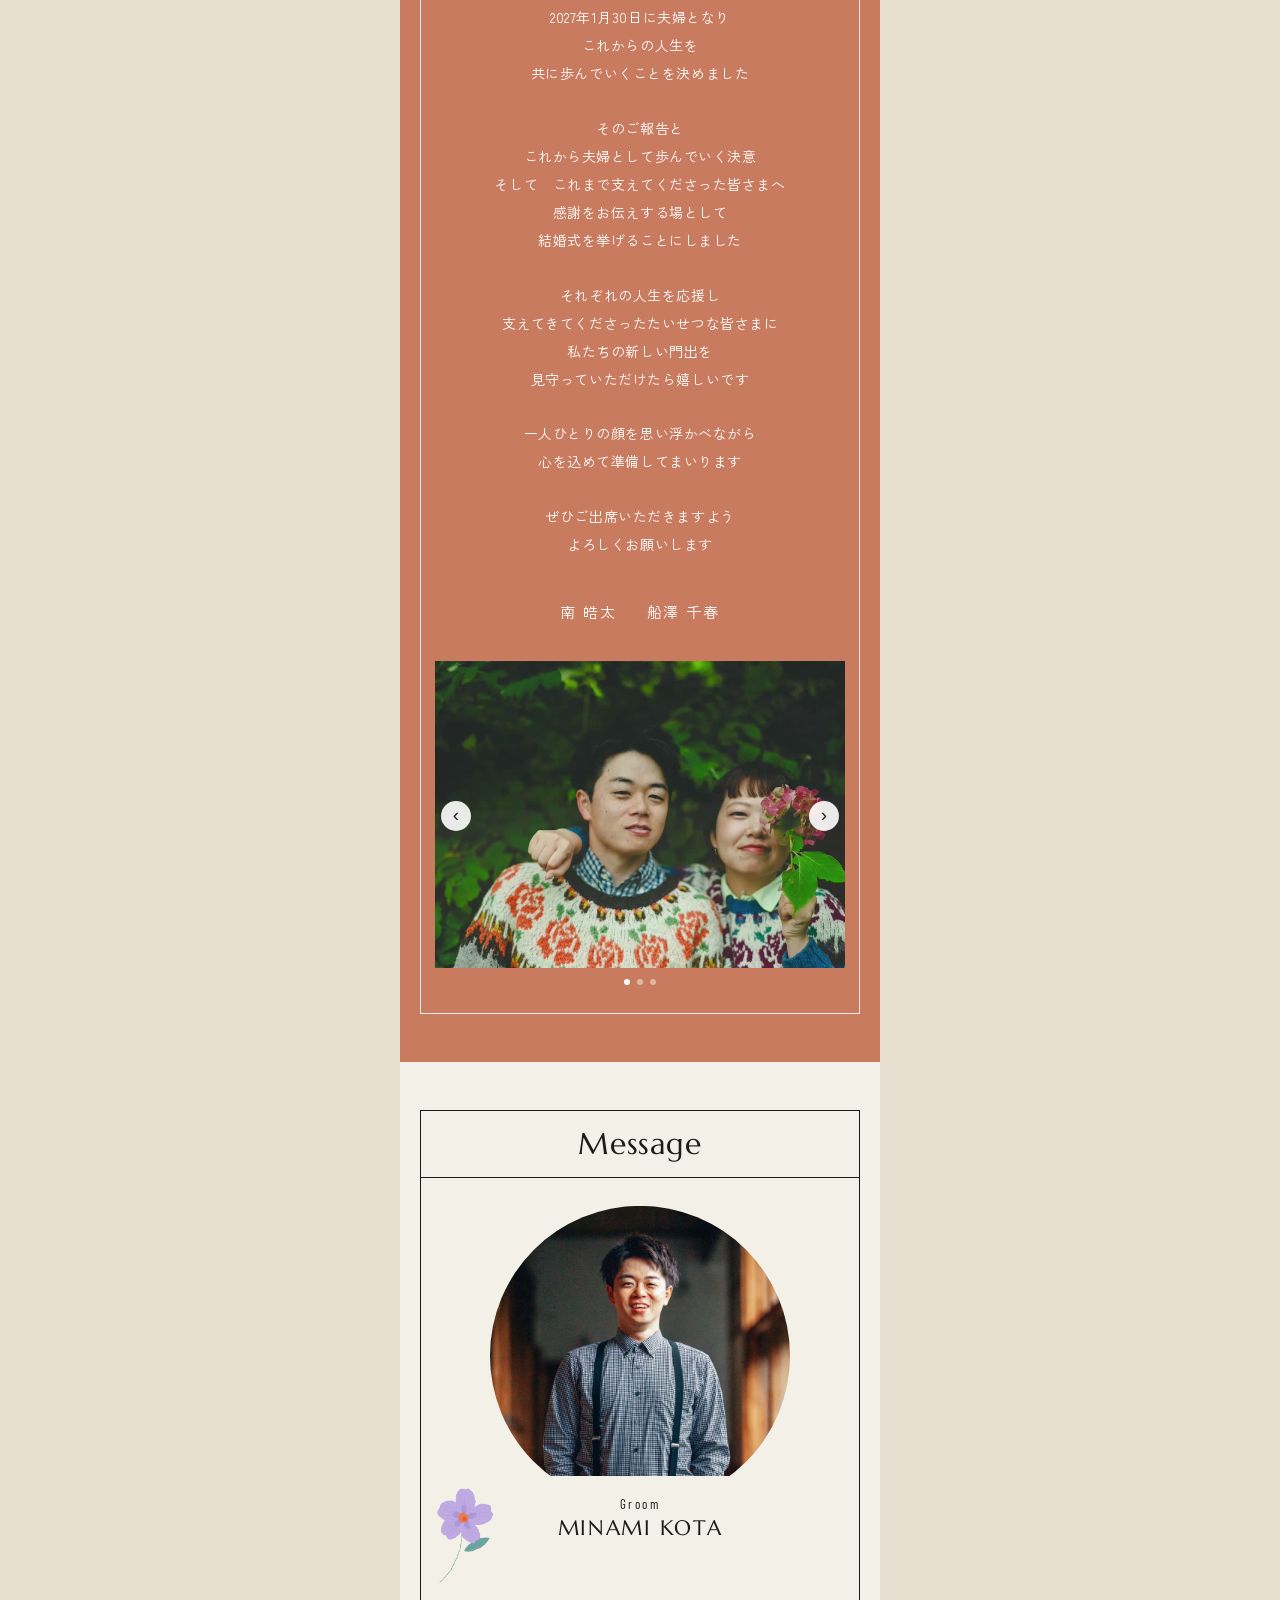
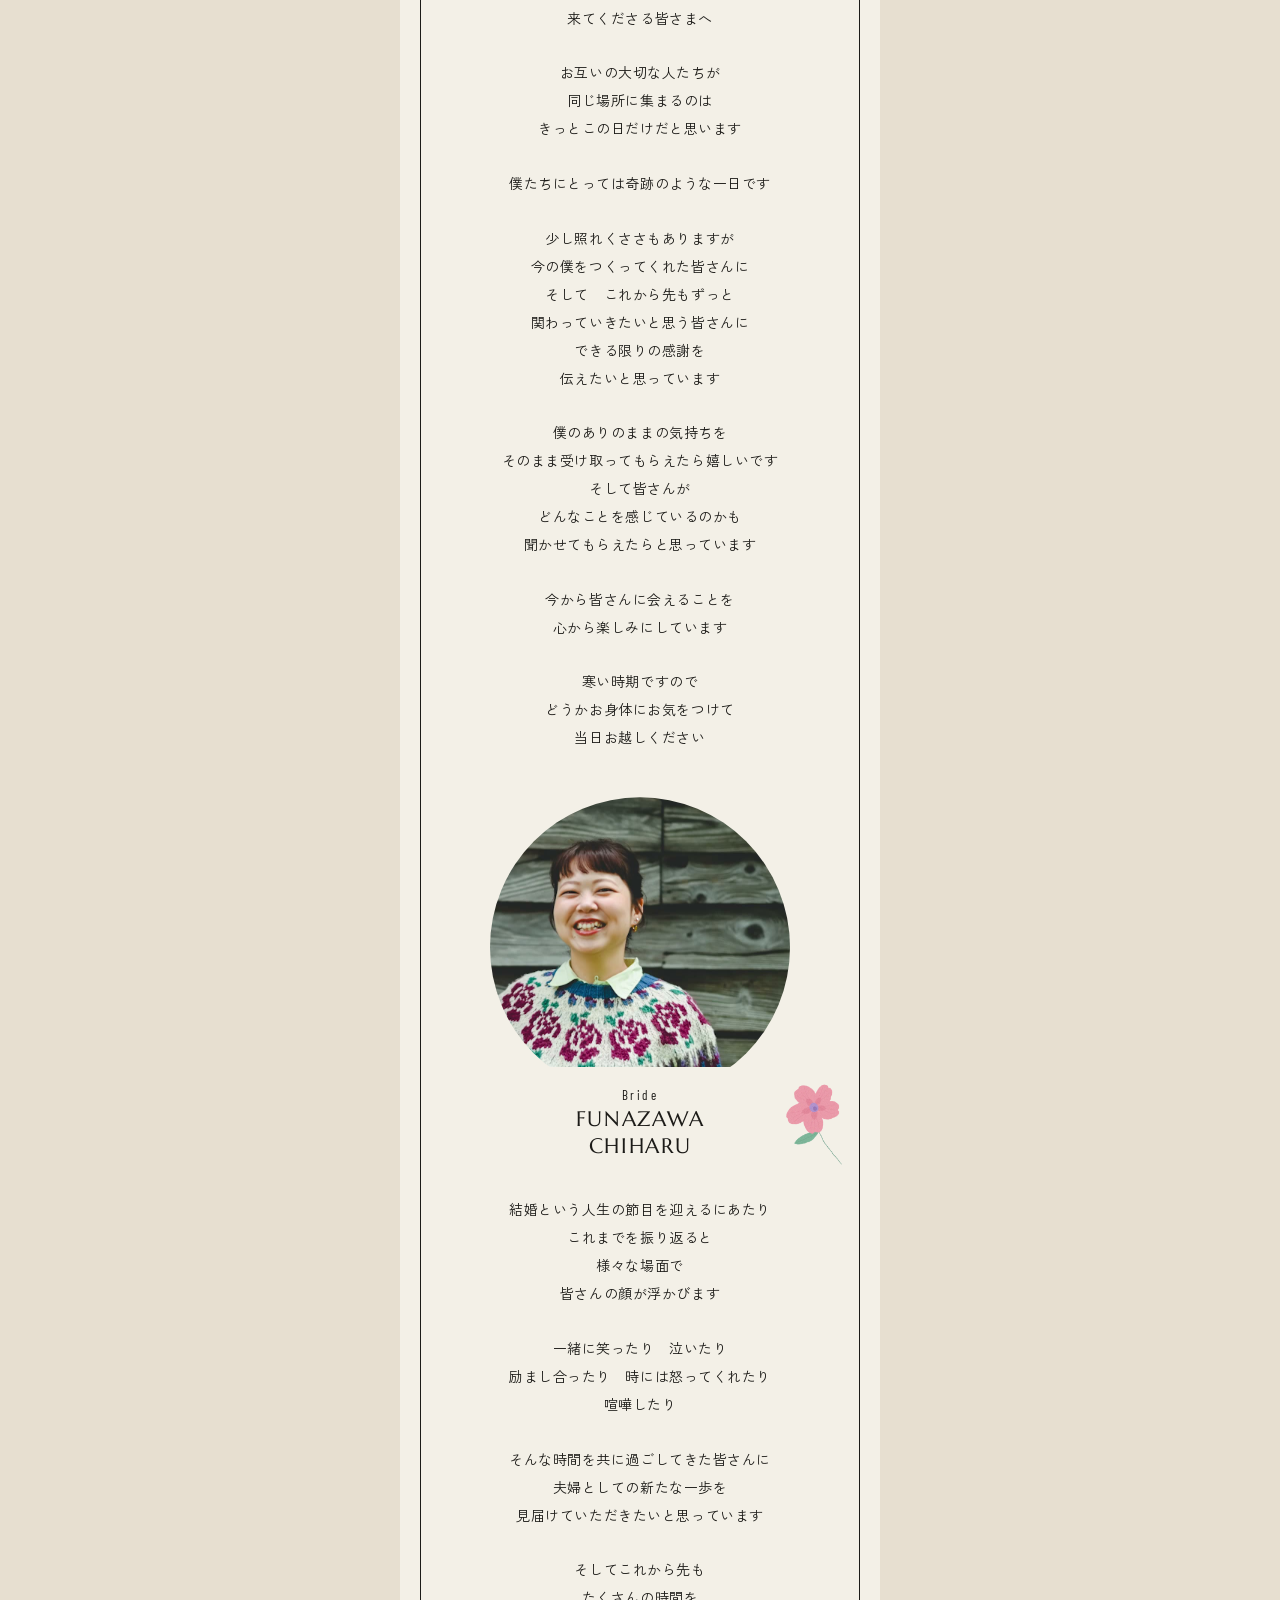
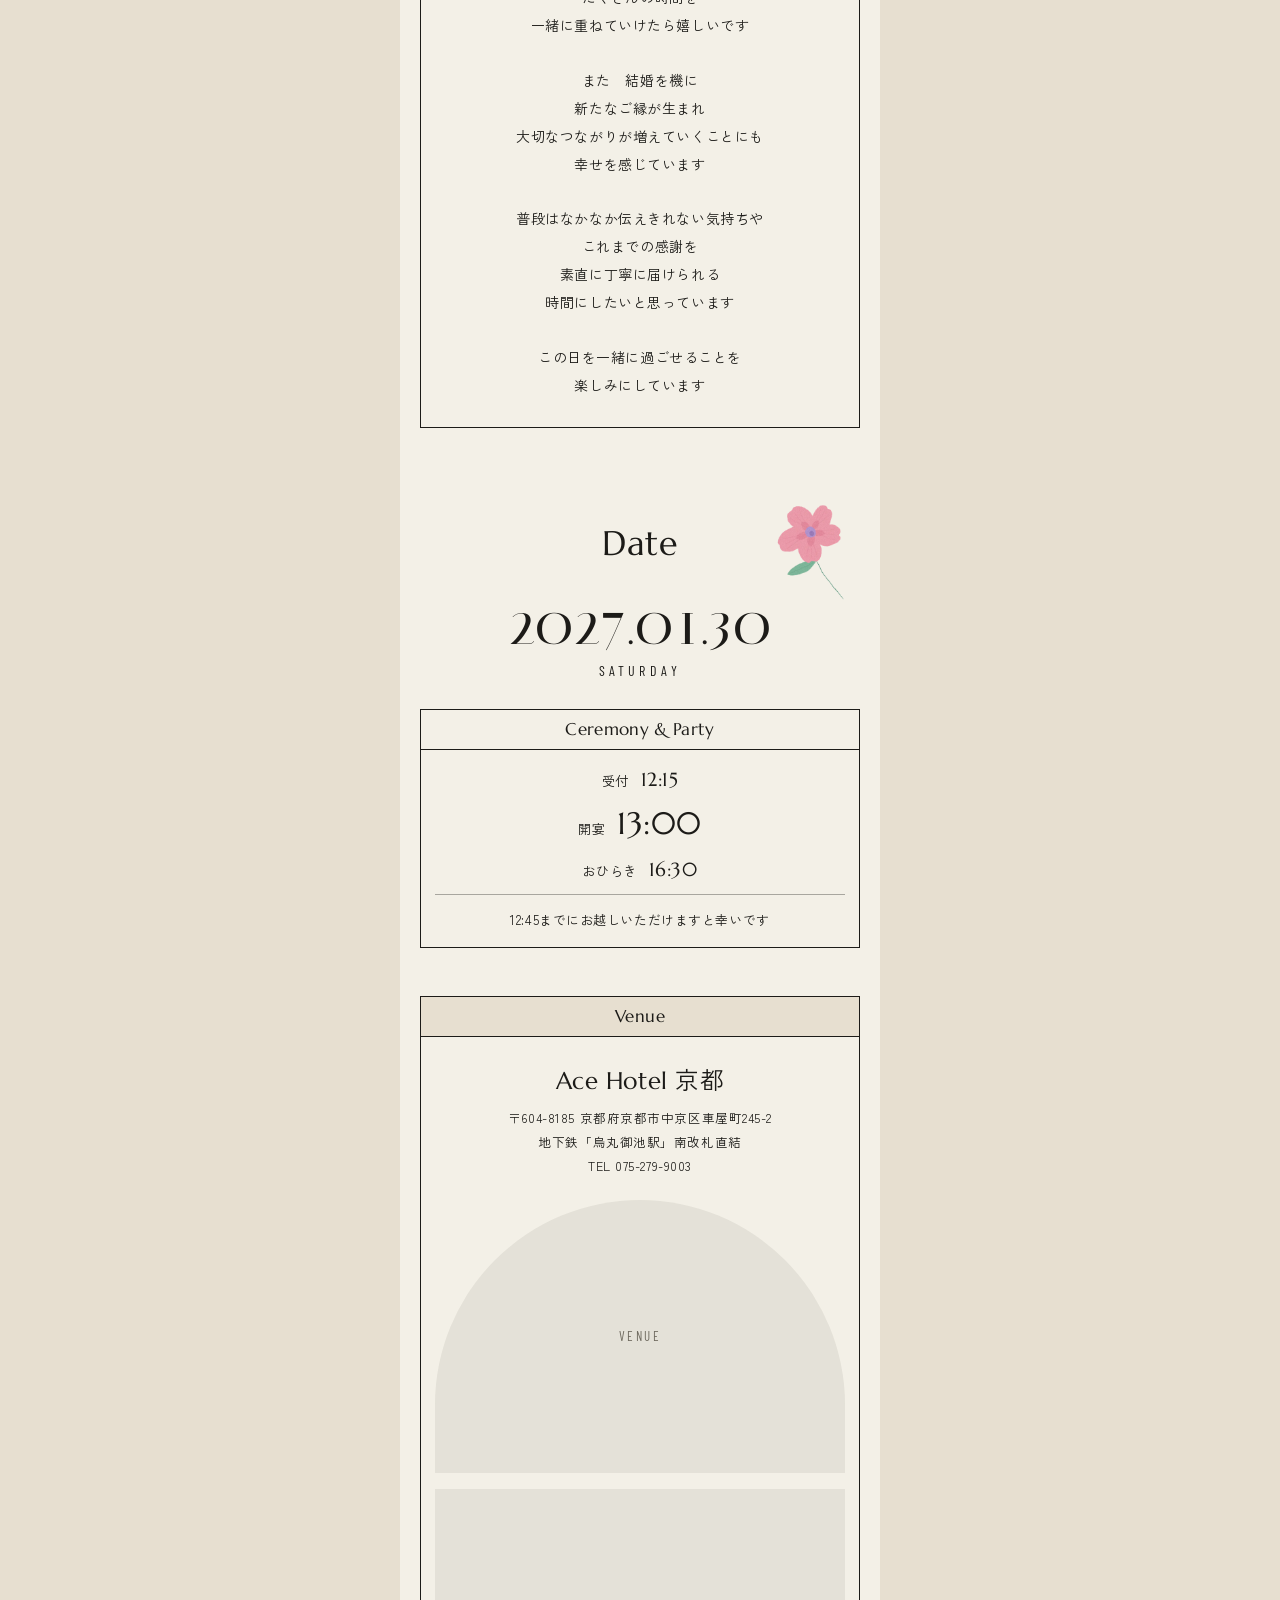
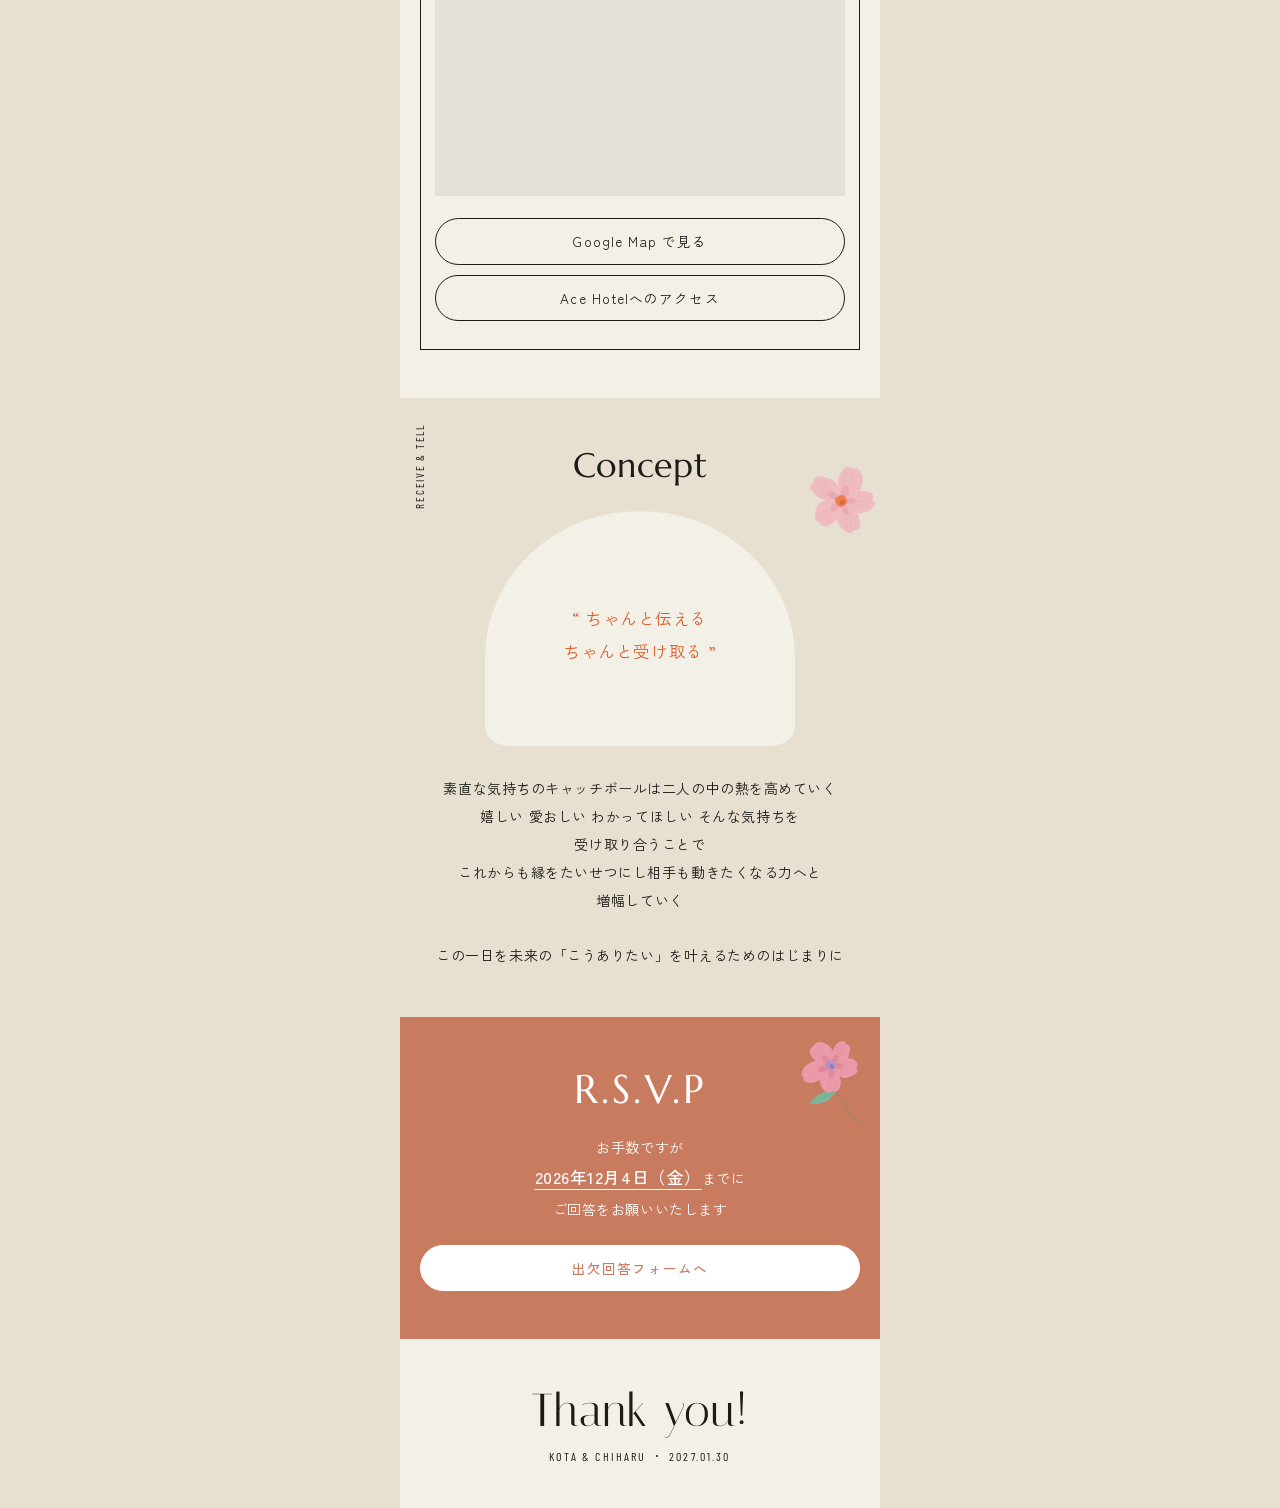
==== commit baf08a43: "Add files via upload" ====
--- a/index.html
+++ b/index.html
@@ -76,18 +76,10 @@
               秋も日に日に深くなってまいりました<br />
               皆さまいかがお過ごしでしょうか
             </p>
-
             <p data-reveal>
               本日は　私たち2人のたいせつな皆さまへ<br />
               お伝えしたいことがあります
             </p>
-
-            <p data-reveal>
-              少し長くなりますが<br />
-              私たちの今の気持ちを<br />
-              読んでいただけたら嬉しいです
-            </p>
-
             <p data-reveal>
               大阪と埼玉<br />
               それぞれの土地で生まれ<br />
@@ -96,41 +88,28 @@
               これからの人生を<br />
               共に歩んでいくことを決めました
             </p>
-
             <p data-reveal>
               そのご報告と<br />
               これから夫婦として歩んでいく決意<br />
-              これまで支えてくださった皆さまへ<br />
+              そして　これまで支えてくださった皆さまへ<br />
               感謝をお伝えする場として<br />
               結婚式を挙げることにしました
             </p>
-
             <p data-reveal>
               それぞれの人生を応援し<br />
               支えてきてくださったたいせつな皆さまに<br />
               私たちの新しい門出を<br />
               見守っていただけたら嬉しいです
             </p>
-
-            <p data-reveal>
-              そしてこの日が<br />
-              これまでのことや　これからのことを語り合い<br />
-              私たちから皆さまへ<br />
-              皆さまから私たちへ<br />
-              気持ちを交わせるような<br />
-              時間になればと思っています
-            </p>
-
-
             <p data-reveal>
               一人ひとりの顔を思い浮かべながら<br />
               心を込めて準備してまいります
             </p>
-
             <p data-reveal>
               ぜひご出席いただきますよう<br />
               よろしくお願いします
             </p>
+
 
             <p class="sign" data-reveal>南 皓太<span></span>船澤 千春</p>
 
@@ -164,40 +143,39 @@
               </div>
               <div class="person__text text-center">
                 <p data-reveal>
-                  来てくださる皆様へ
-                </p>
-                <p data-reveal>
-                  お互いのゲストが同じ場所に集まるのは<br />
-                  この日だけです
-                </p>
-                <p data-reveal>
-                  僕たちにとっては奇跡の日です
-                </p>
-                <p data-reveal>
-                  恥ずかしさはありますが<br />
-                  今の僕を作ってくれたみんなに<br />
-                  そしてこれからもずっと<br />
-                  関わりたいと思えるみんなに
-                </p>
-                <p data-reveal>
-                  できる限りの感謝の言葉を<br />
-                  伝えればいいなと思います
-                </p>
-                <p data-reveal>
-                  ありのままの想いを<br />
-                  そのまま受け止めてくれると<br />
-                  僕はとても嬉しいです
-                </p>
-                <p data-reveal>
-                  みなさんの想いも聞けたら嬉しいな
-                </p>
-                <p data-reveal>
-                  今からみんなに会えることを<br />
-                  楽しみにしております
-                </p>
-                <p data-reveal>
-                  お身体にはお気を付けて<br />
-                  当日はお越しください
+                  来てくださる皆さまへ
+                </p>
+                <p data-reveal>
+                  お互いの大切な人たちが<br />
+                  同じ場所に集まるのは<br />
+                  きっとこの日だけだと思います
+                </p>
+                <p data-reveal>
+                  僕たちにとっては奇跡のような一日です
+                </p>
+                <p data-reveal>
+                  少し照れくささもありますが<br />
+                  今の僕をつくってくれた皆さんに<br />
+                  そして　これから先もずっと<br />
+                  関わっていきたいと思う皆さんに<br />
+                  できる限りの感謝を<br />
+                  伝えたいと思っています
+                </p>
+                <p data-reveal>
+                  僕のありのままの気持ちを<br />
+                  そのまま受け取ってもらえたら嬉しいです<br />
+                  そして皆さんが<br />
+                  どんなことを感じているのかも<br />
+                  聞かせてもらえたらと思っています
+                </p>
+                <p data-reveal>
+                  今から皆さんに会えることを<br />
+                  心から楽しみにしています
+                </p>
+                <p data-reveal>
+                  寒い時期ですので<br />
+                  どうかお身体にお気をつけて<br />
+                  当日お越しください
                 </p>
               </div>
             </div>
@@ -211,8 +189,43 @@
                 <p class="person__en">FUNAZAWA<br />CHIHARU</p>
               </div>
               <div class="person__text text-center">
-                <p data-reveal>ここに千春のメッセージが入ります。</p>
-                <p data-reveal>2〜3行ずつ、読みやすいところで改行して書き換えてください。</p>
+                <p data-reveal>
+                  結婚という人生の節目を迎えるにあたり<br />
+                  これまでを振り返ると<br />
+                  様々な場面で<br />
+                  皆さんの顔が浮かびます
+                </p>
+                <p data-reveal>
+                  一緒に笑ったり　泣いたり<br />
+                  励まし合ったり　時には怒ってくれたり<br />
+                  喧嘩したり
+                </p>
+                <p data-reveal>
+                  そんな時間を共に過ごしてきた皆さんに<br />
+                  夫婦としての新たな一歩を<br />
+                  見届けていただきたいと思っています
+                </p>
+                <p data-reveal>
+                  そしてこれから先も<br />
+                  たくさんの時間を<br />
+                  一緒に重ねていけたら嬉しいです
+                </p>
+                <p data-reveal>
+                  また　結婚を機に<br />
+                  新たなご縁が生まれ<br />
+                  大切なつながりが増えていくことにも<br />
+                  幸せを感じています
+                </p>
+                <p data-reveal>
+                  普段はなかなか伝えきれない気持ちや<br />
+                  これまでの感謝を<br />
+                  素直に丁寧に届けられる<br />
+                  時間にしたいと思っています
+                </p>
+                <p data-reveal>
+                  この日を一緒に過ごせることを<br />
+                  楽しみにしています
+                </p>
               </div>
             </div>
           </div>
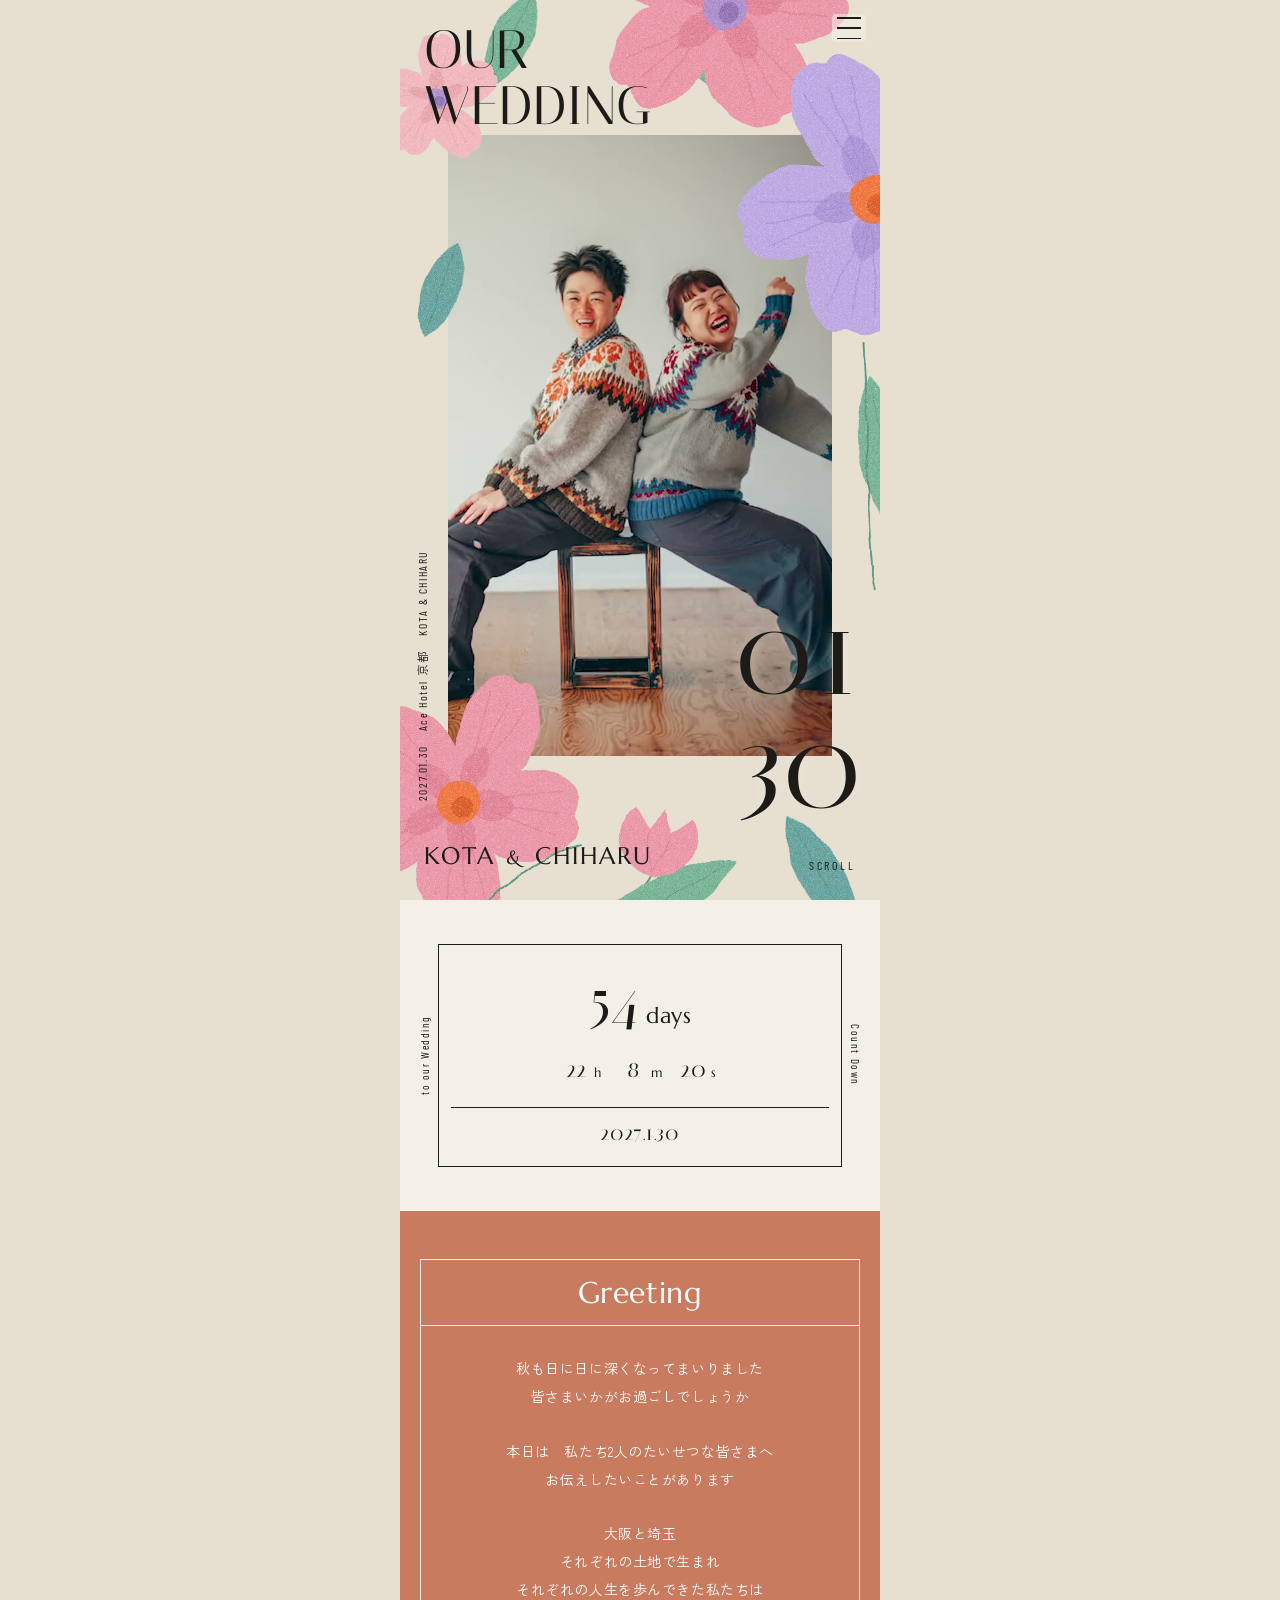
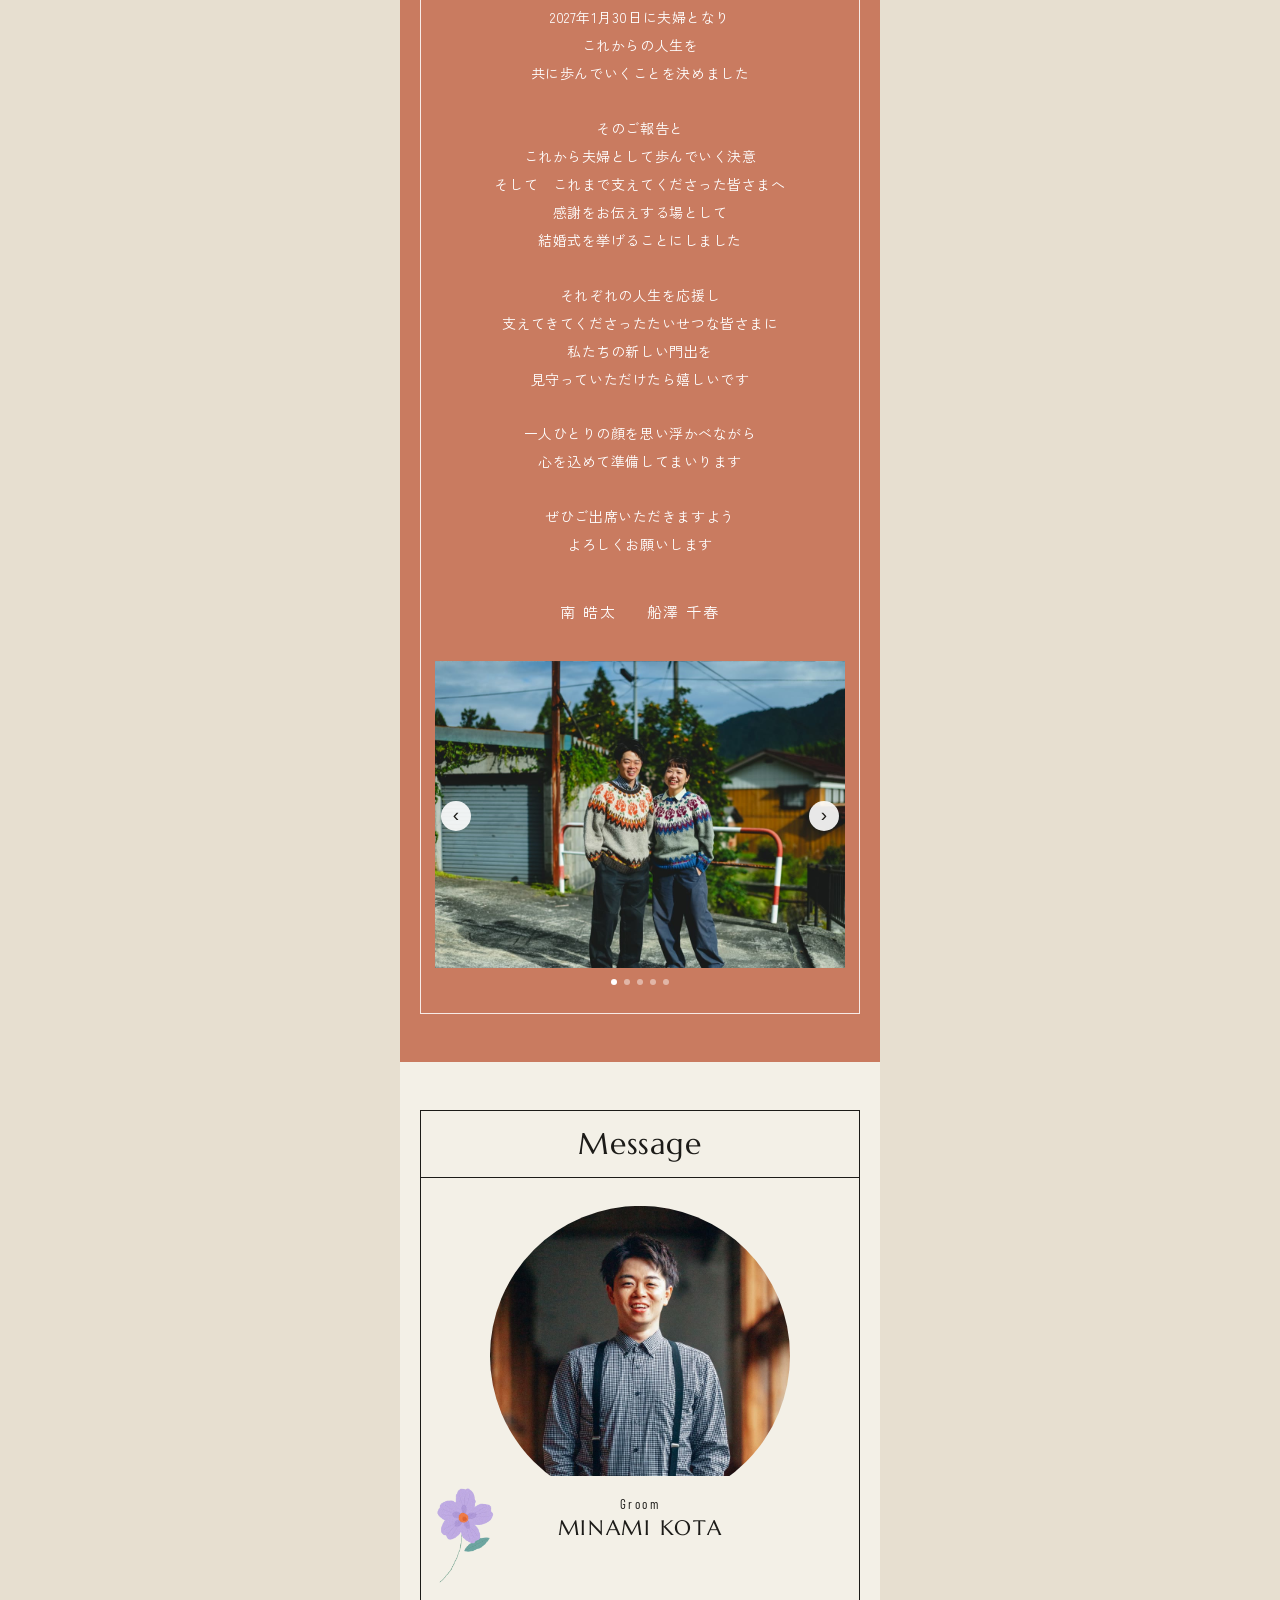
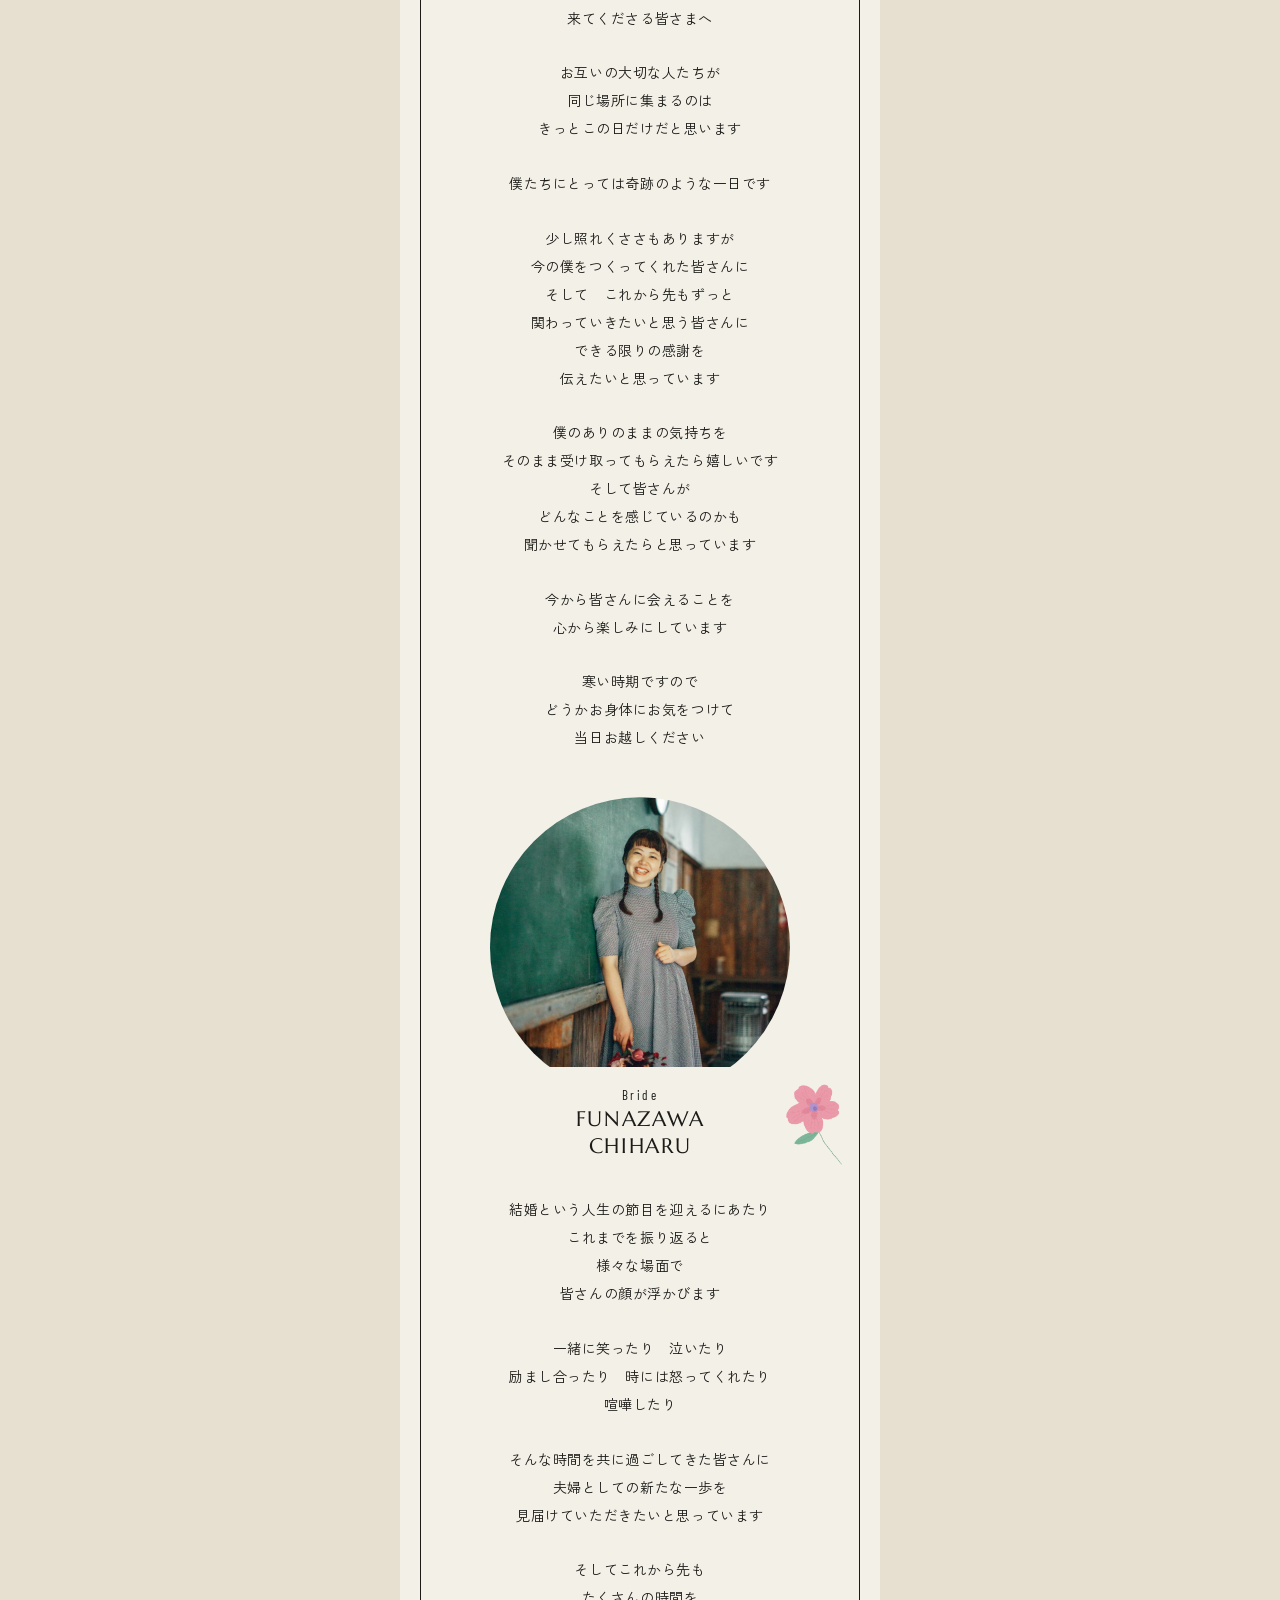
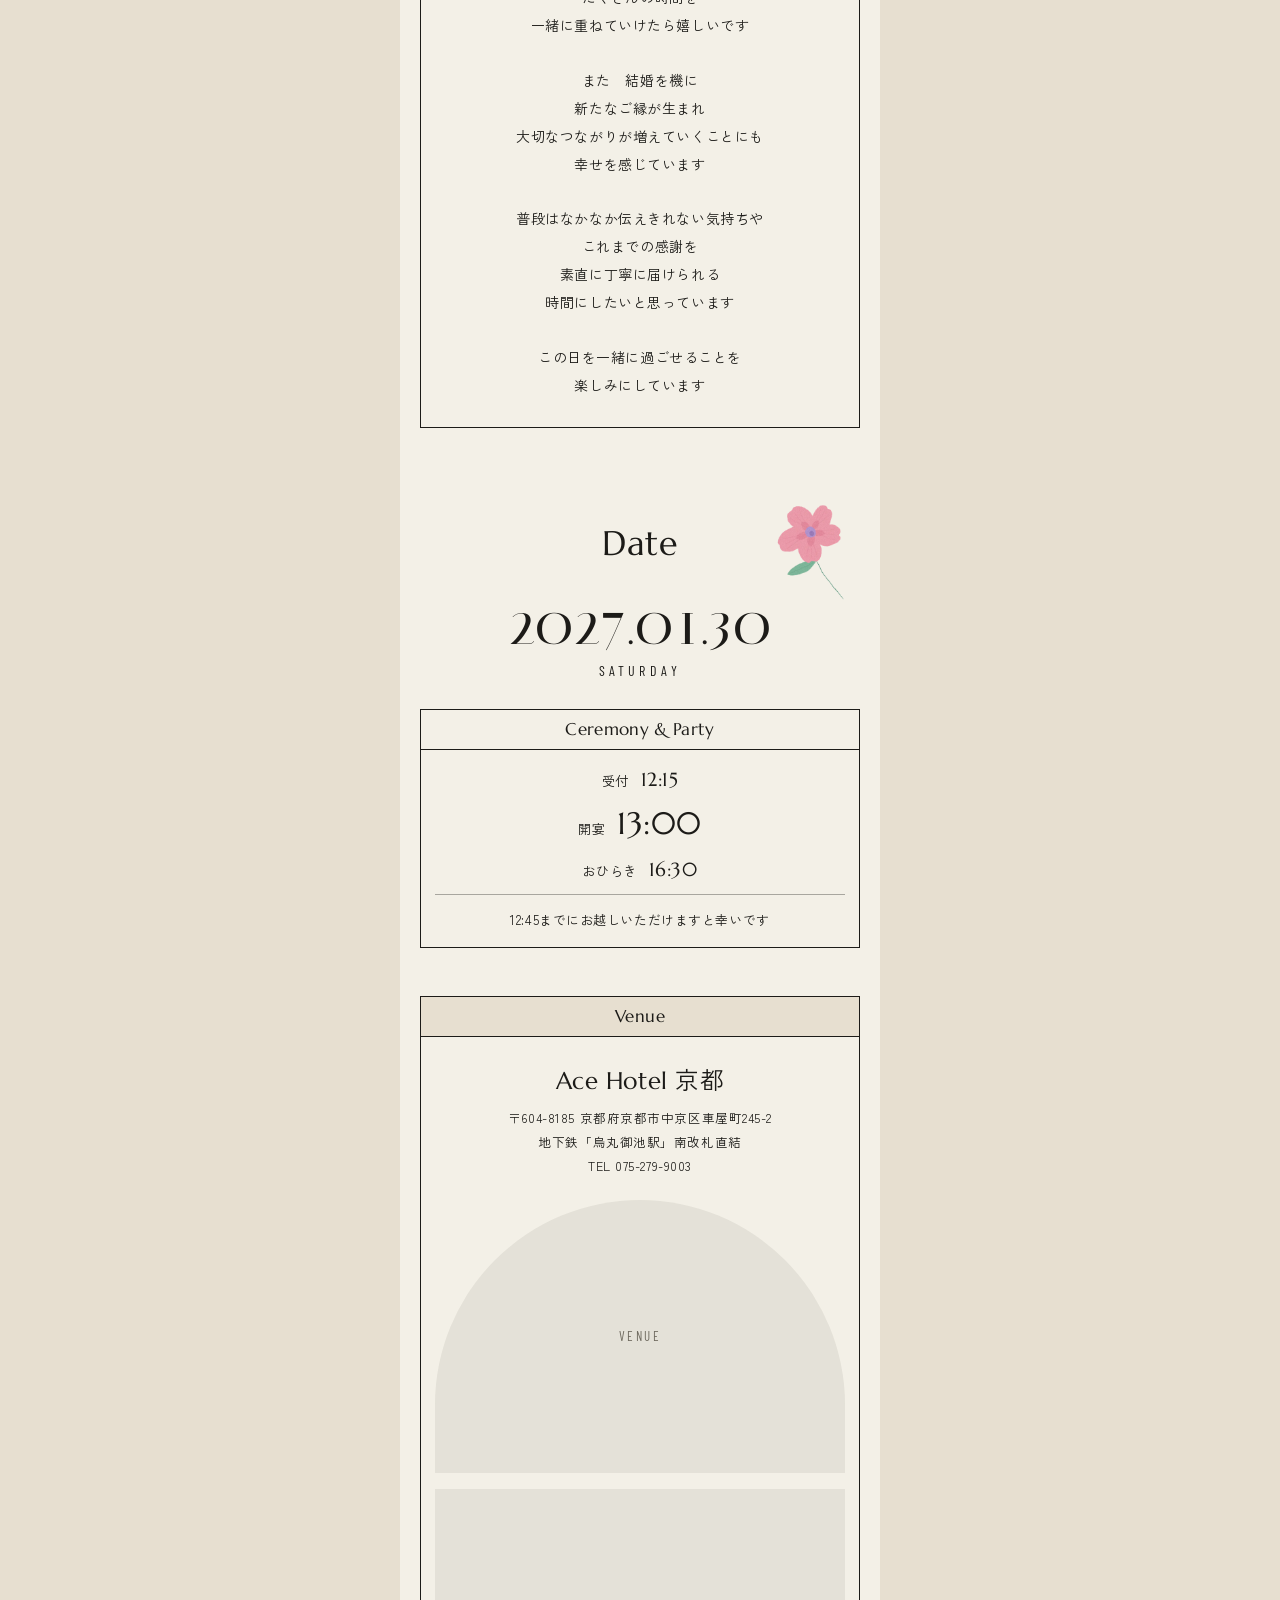
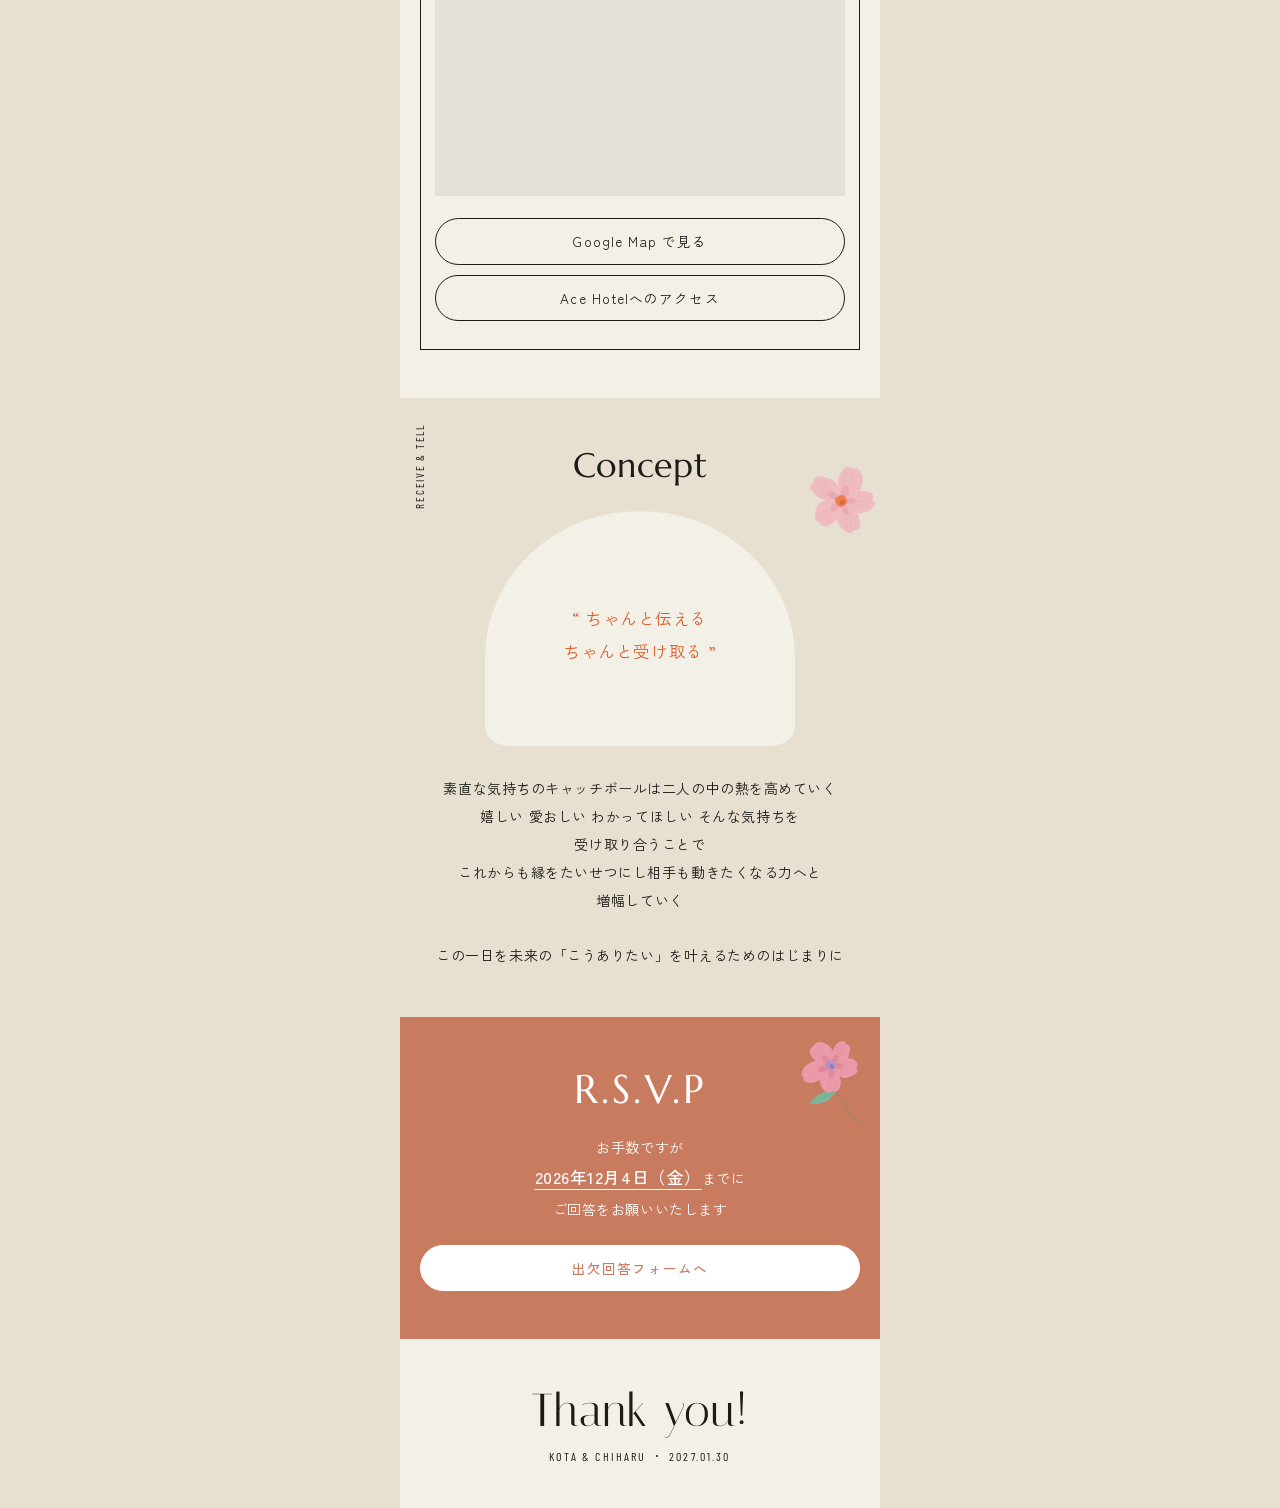
==== commit 45e39996: "Add files via upload" ====
--- a/index.html
+++ b/index.html
@@ -116,9 +116,11 @@
             <!-- 写真  assets/photos/scene-1.jpg ~ scene-3.jpg を入れると自動で差し替わる -->
             <div class="gallery" data-gallery>
               <div class="gallery__track" tabindex="0" aria-label="写真">
-                <figure class="photo" data-photo="assets/photos/scene-1.jpg" data-temp="assets/temp-scene-1.jpg" data-label="PHOTO 01"></figure>
-                <figure class="photo" data-photo="assets/photos/scene-2.jpg" data-temp="assets/temp-scene-2.jpg" data-label="PHOTO 02"></figure>
-                <figure class="photo" data-photo="assets/photos/scene-3.jpg" data-temp="assets/temp-scene-3.jpg" data-label="PHOTO 03"></figure>
+                <figure class="photo" data-photo="assets/scene-1.jpg?v=1" data-label="PHOTO 01"></figure>
+                <figure class="photo" data-photo="assets/scene-2.jpg?v=1" data-label="PHOTO 02"></figure>
+                <figure class="photo" data-photo="assets/scene-3.jpg?v=1" data-label="PHOTO 03"></figure>
+                <figure class="photo" data-photo="assets/scene-4.jpg?v=1" data-label="PHOTO 04"></figure>
+                <figure class="photo" data-photo="assets/scene-5.jpg?v=1" data-label="PHOTO 05"></figure>
               </div>
               <button class="gallery__nav gallery__nav--prev" type="button" aria-label="前の写真">‹</button>
               <button class="gallery__nav gallery__nav--next" type="button" aria-label="次の写真">›</button>
@@ -182,7 +184,7 @@
 
             <div class="person person--flip">
               <!-- 写真  assets/photos/chiharu-solo.jpg を入れると自動で差し替わる -->
-              <figure class="photo photo--dome" data-photo="assets/photos/chiharu-solo.jpg" data-temp="assets/temp-chiharu.jpg" data-label="CHIHARU" data-reveal></figure>
+              <figure class="photo photo--dome" data-photo="assets/chiharu-solo.jpg?v=1" data-temp="assets/temp-chiharu.jpg" data-label="CHIHARU" data-reveal></figure>
               <div class="person__name" data-reveal>
                 <img class="person__flower" src="assets/art-pink.webp" alt="" />
                 <p class="person__role">Bride</p>
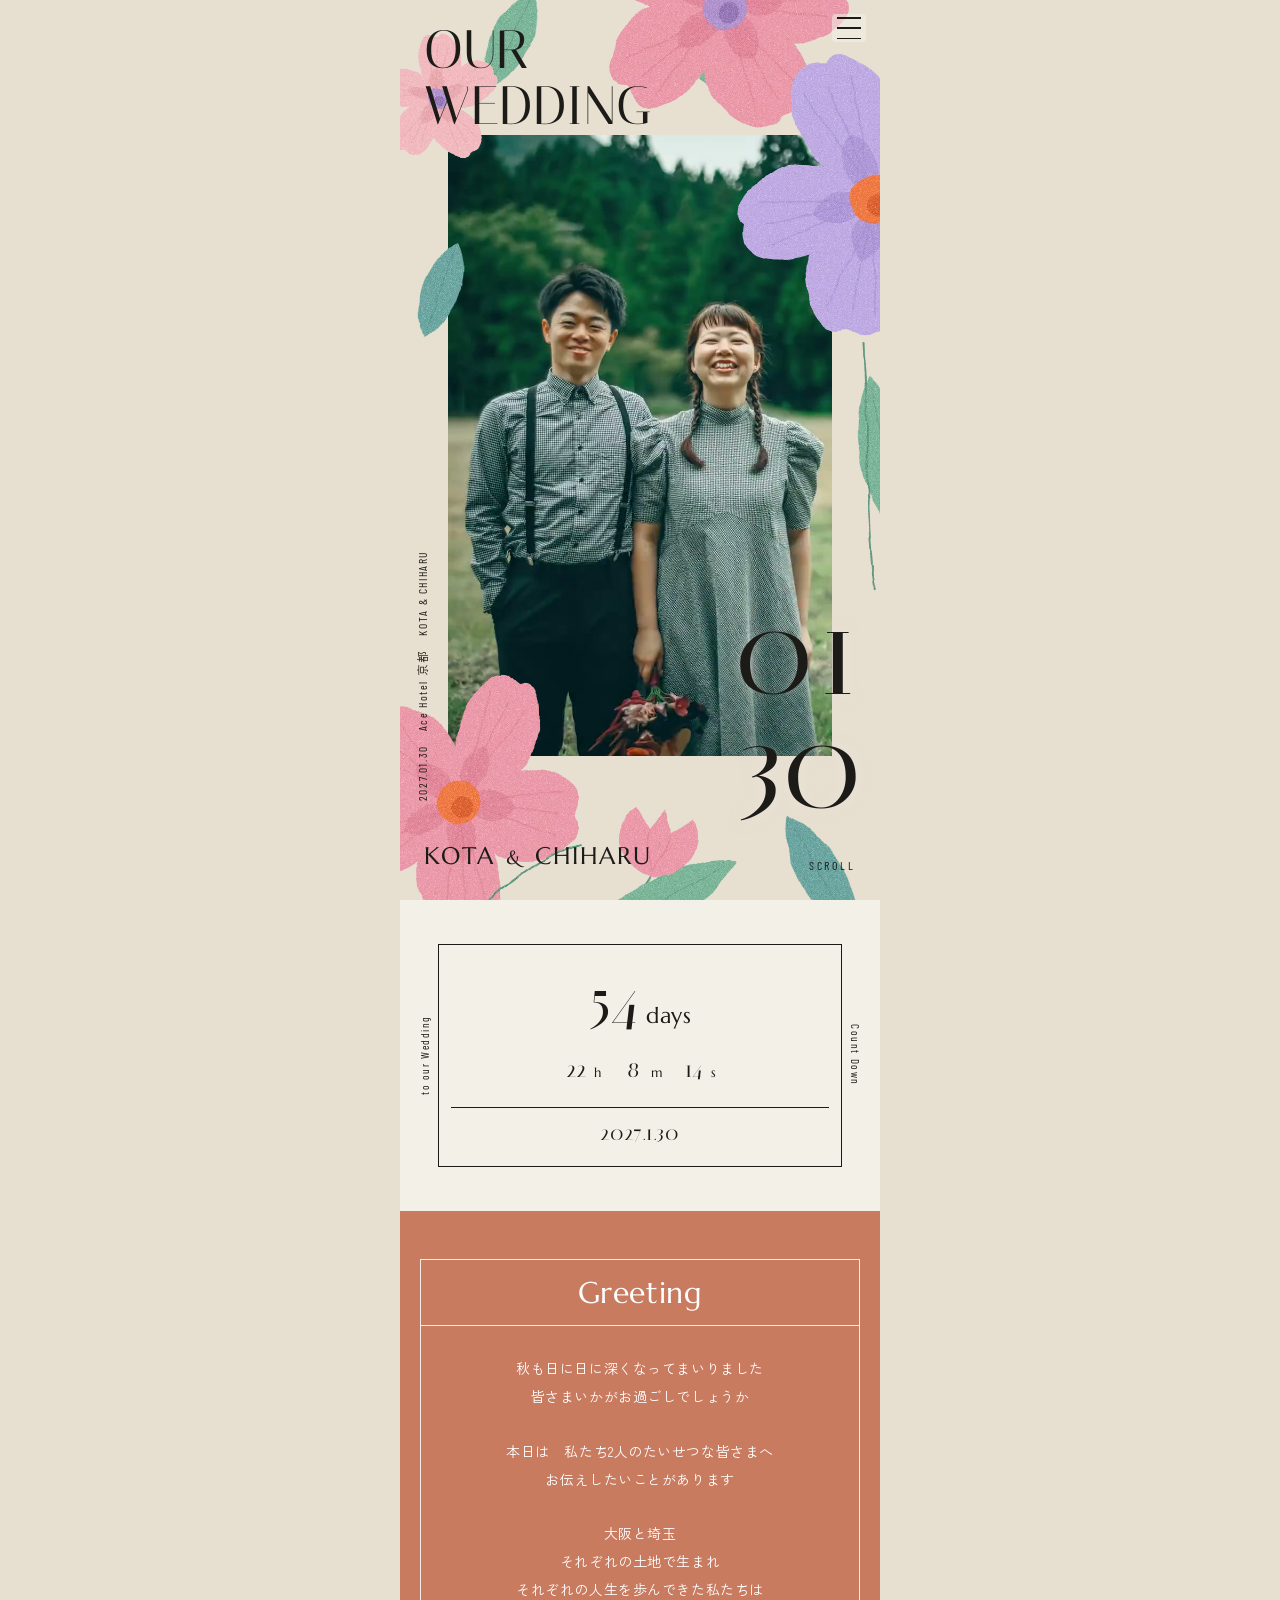
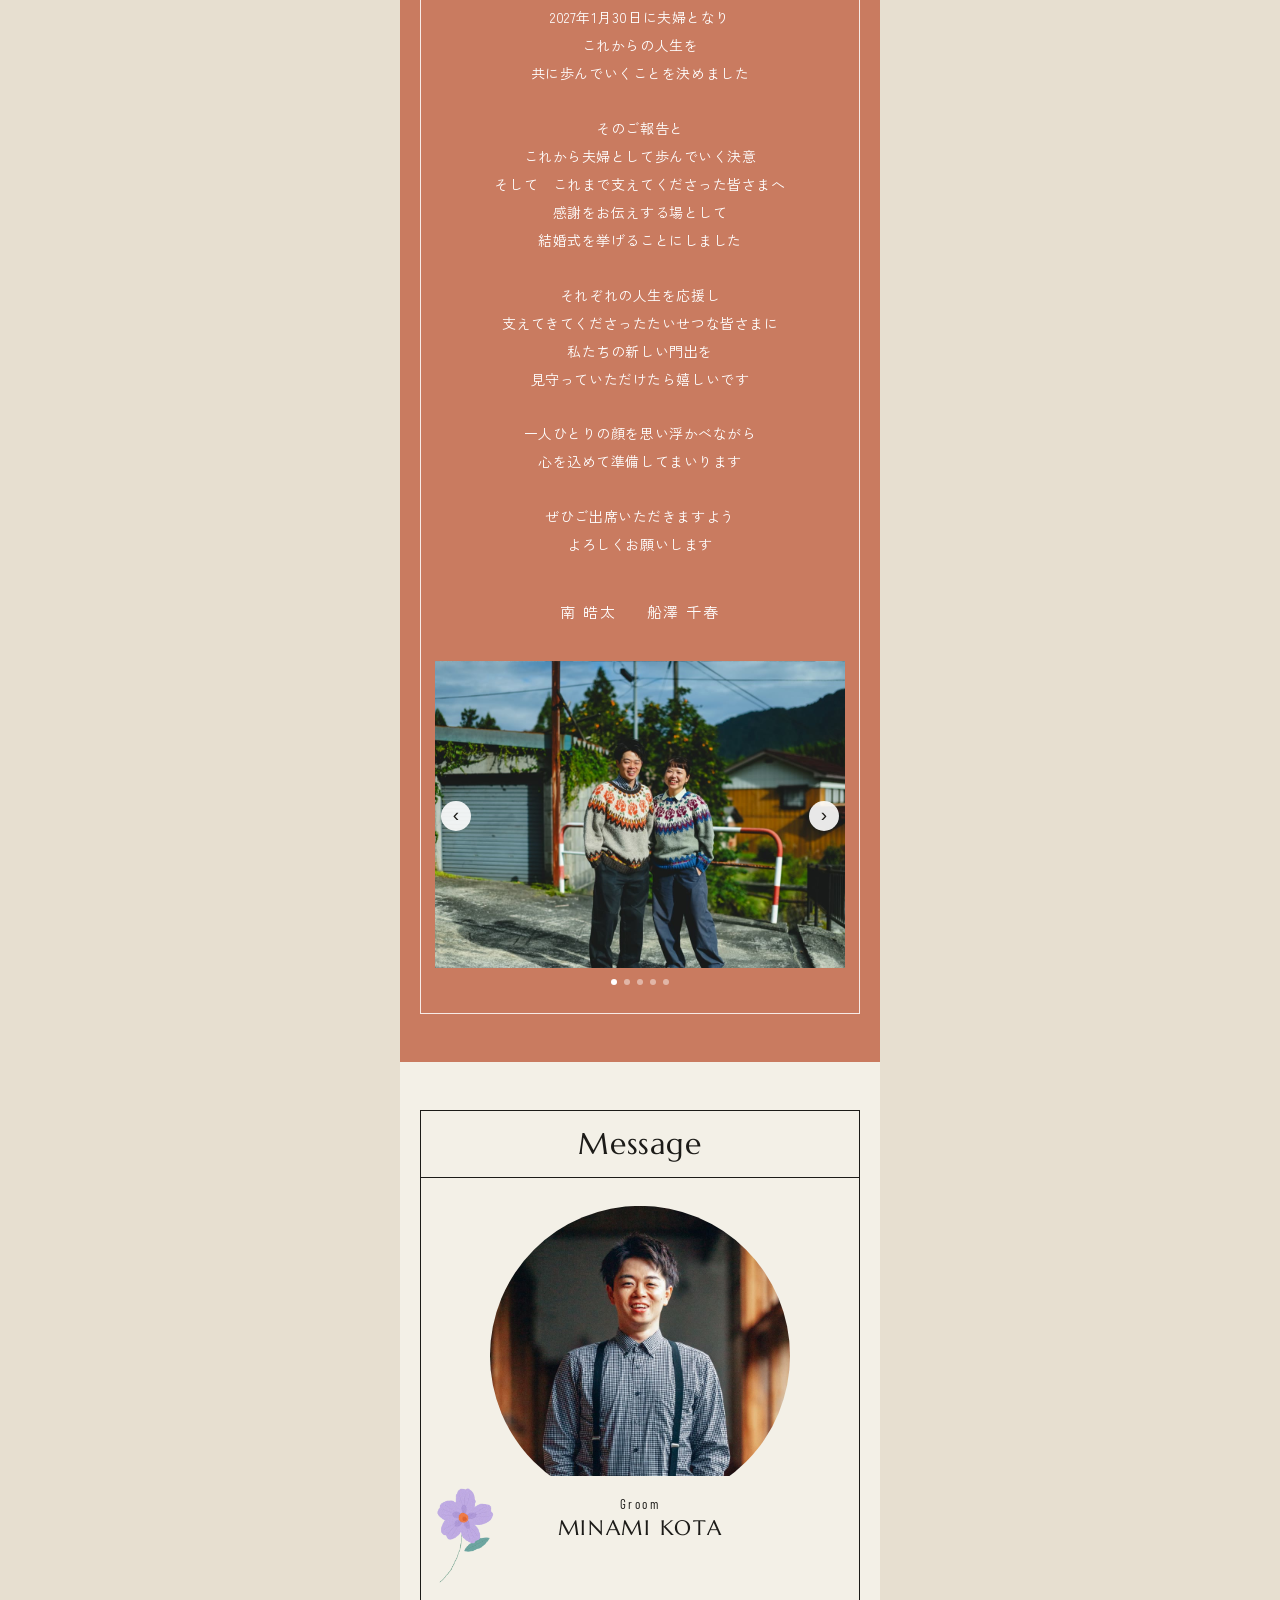
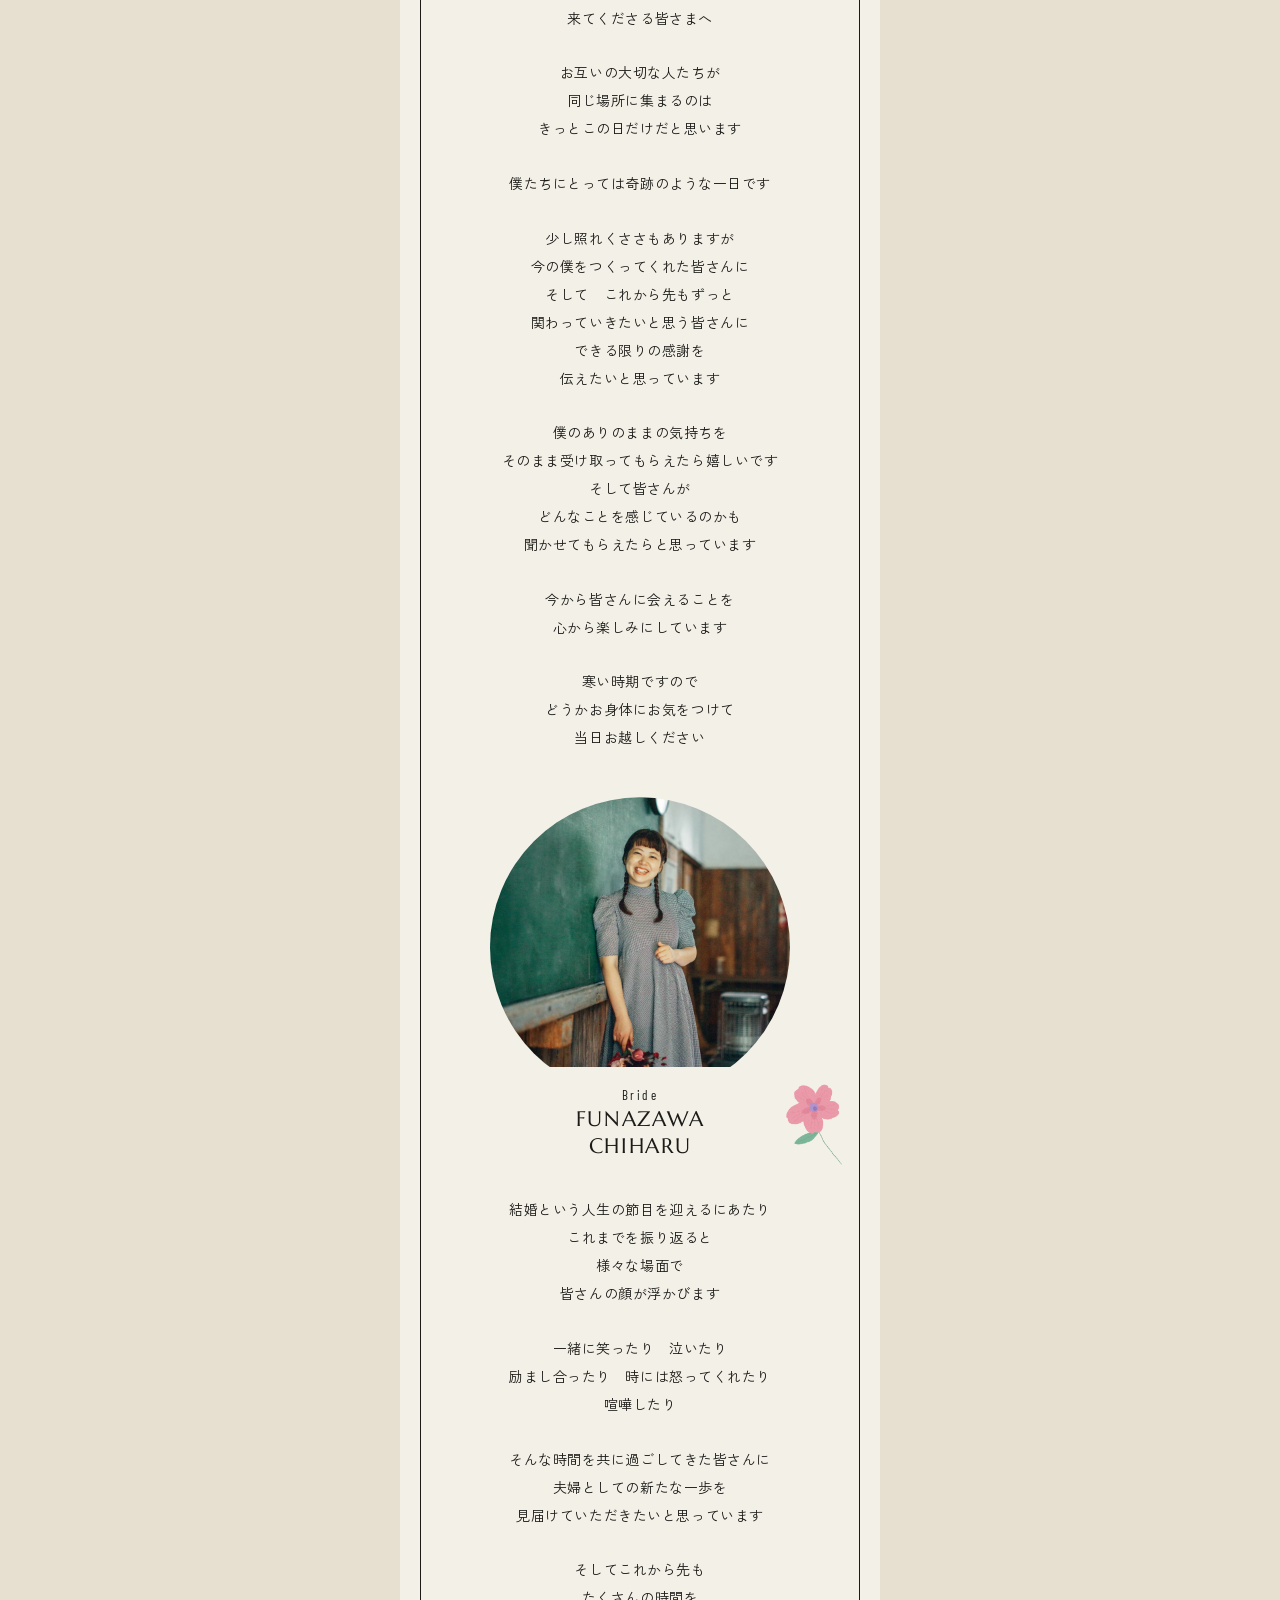
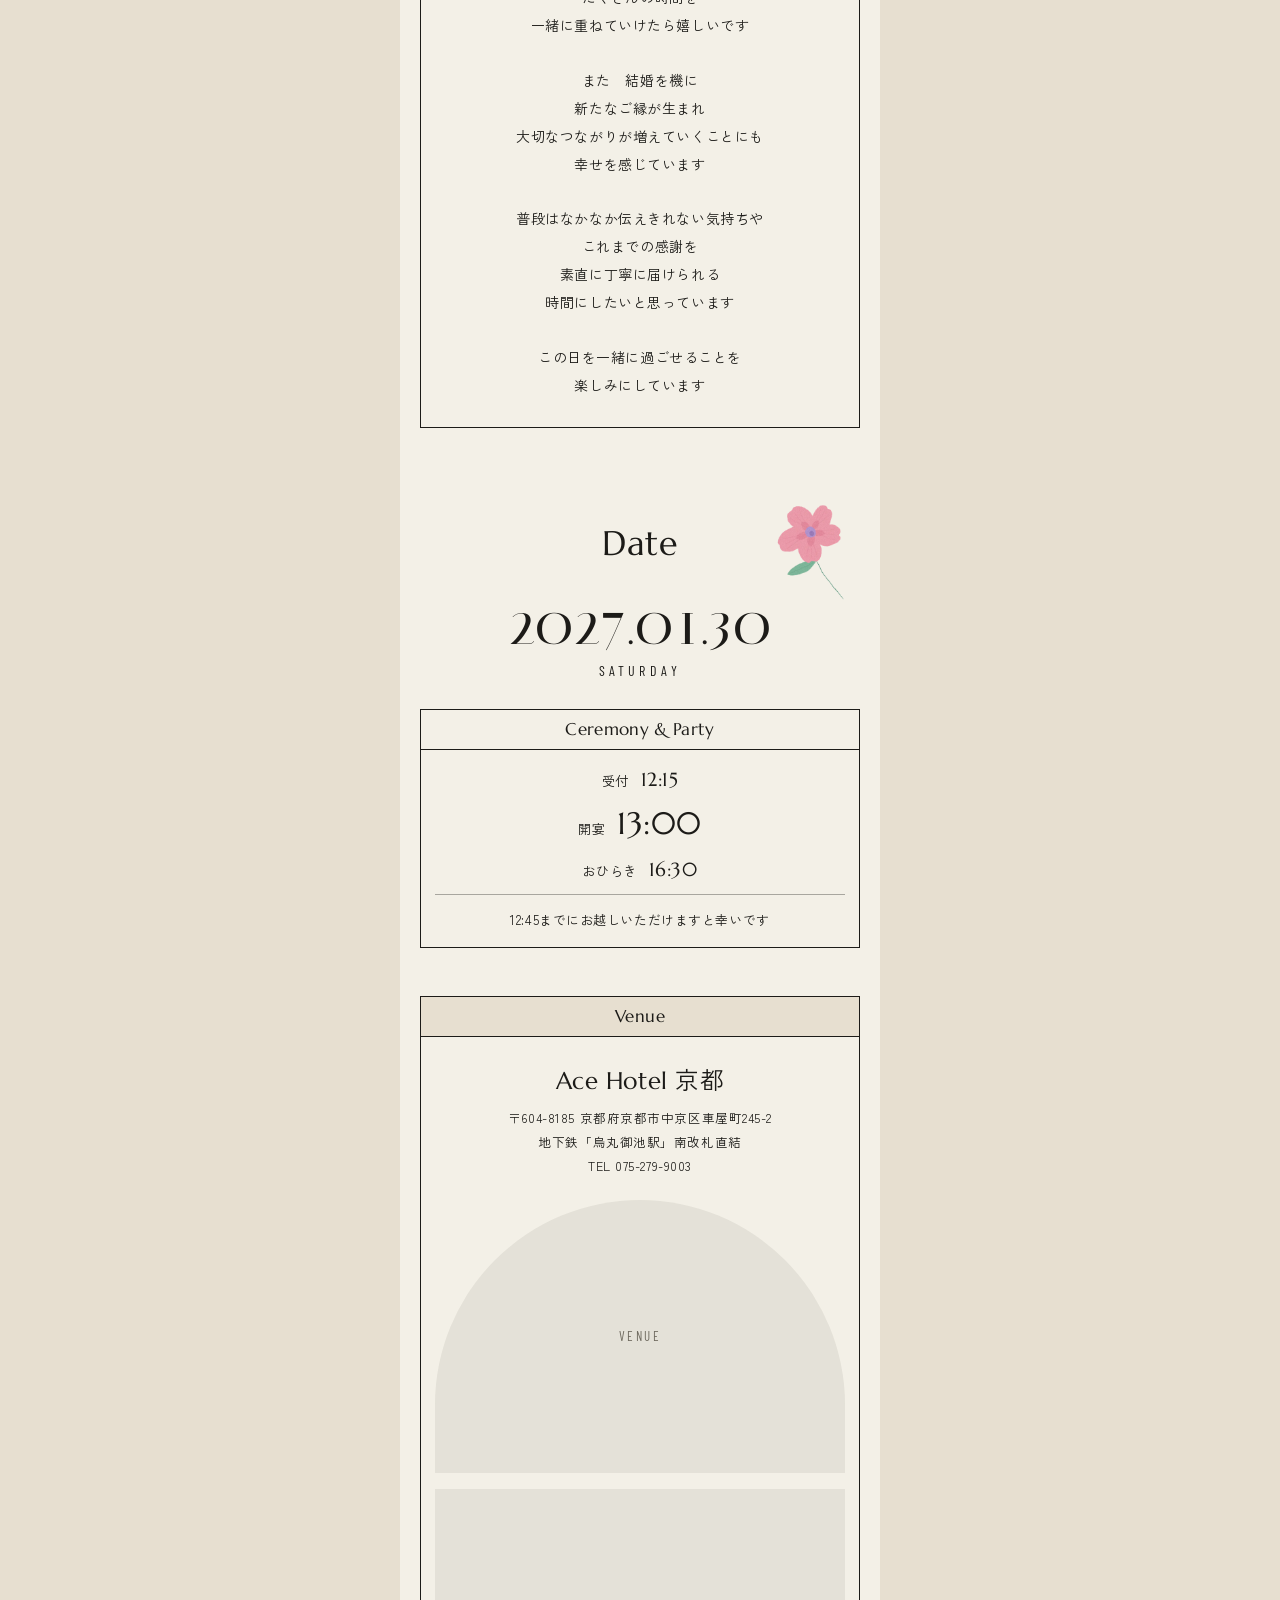
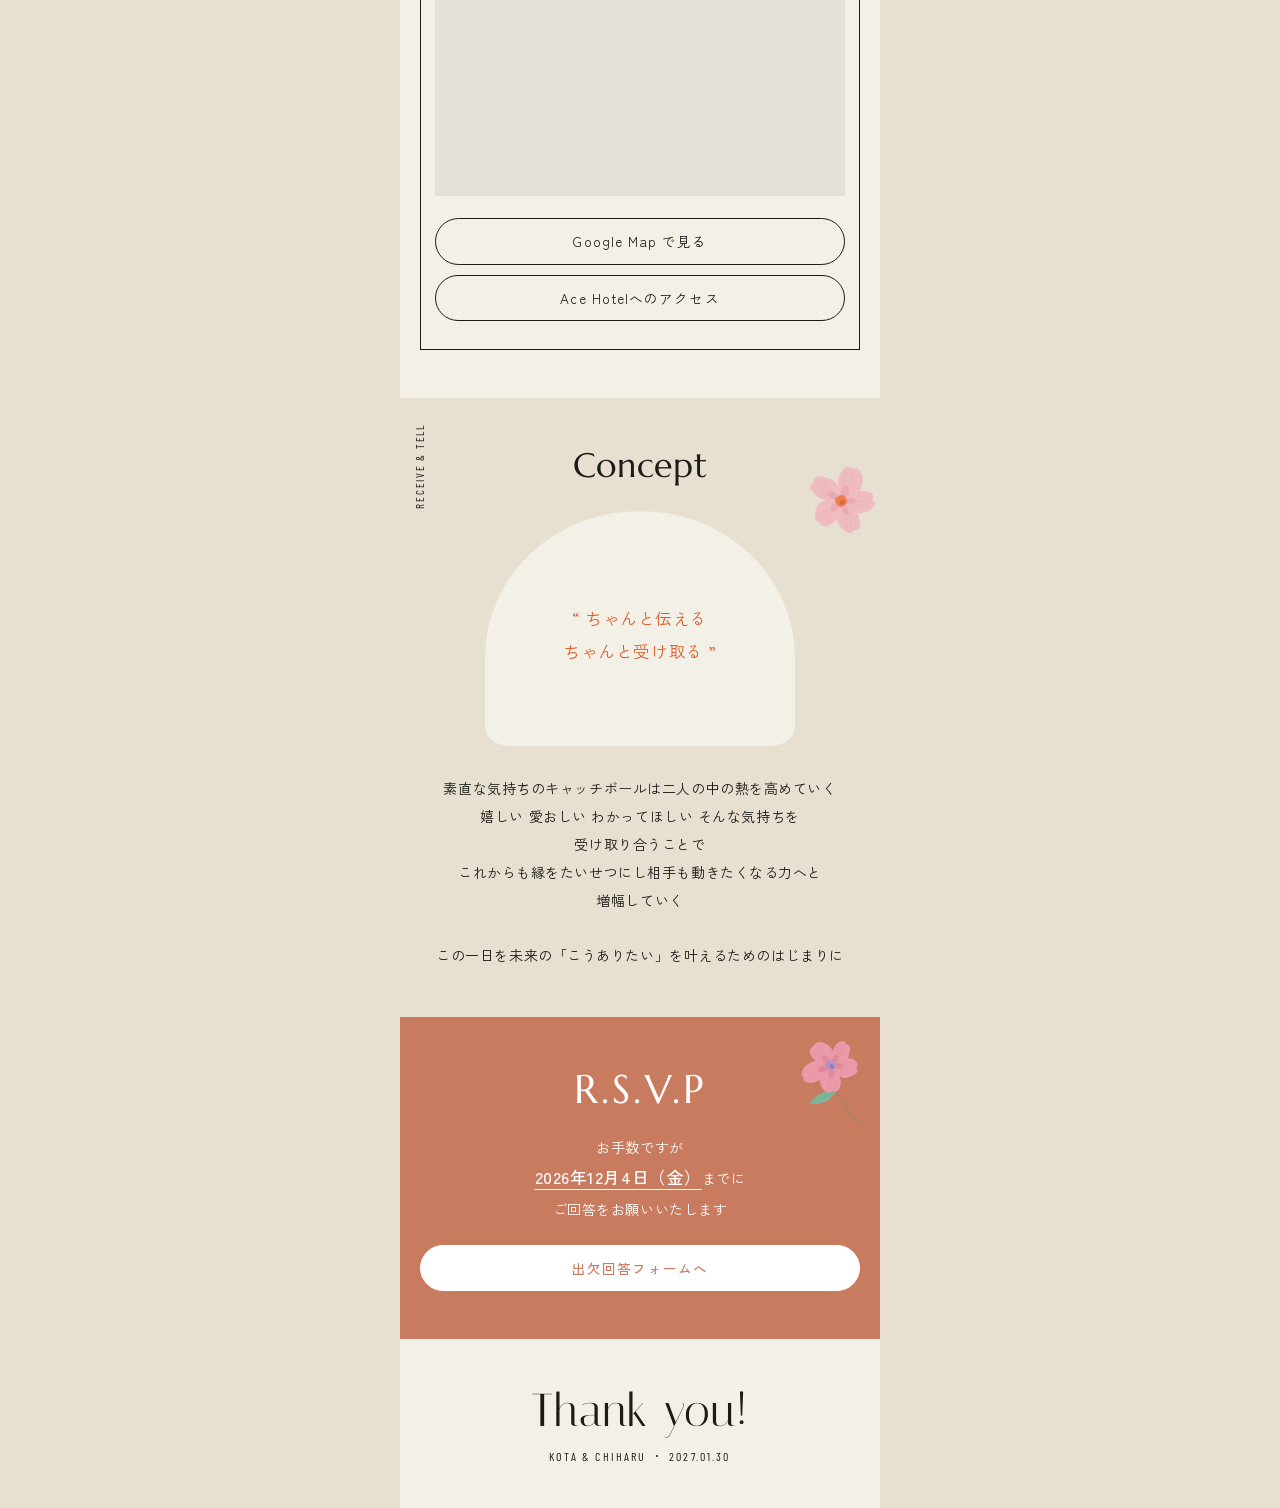
==== commit 4d488bf1: "Add files via upload" ====
--- a/index.html
+++ b/index.html
@@ -40,8 +40,8 @@
       <!-- ===== トップ ===== -->
       <section class="hero" id="top" aria-label="ウェルカムページ">
         <div class="hero__video">
-          <video autoplay muted loop playsinline preload="auto" poster="assets/hero-poster.jpg?v=20261109" aria-hidden="true">
-            <source src="assets/hero.mp4?v=20261109" type="video/mp4" />
+          <video autoplay muted loop playsinline preload="auto" poster="assets/hero-poster.jpg?v=20261113" aria-hidden="true">
+            <source src="assets/hero.mp4?v=20261113" type="video/mp4" />
           </video>
         </div>
         <img class="hero__art" src="assets/art-hero.webp" alt="" />
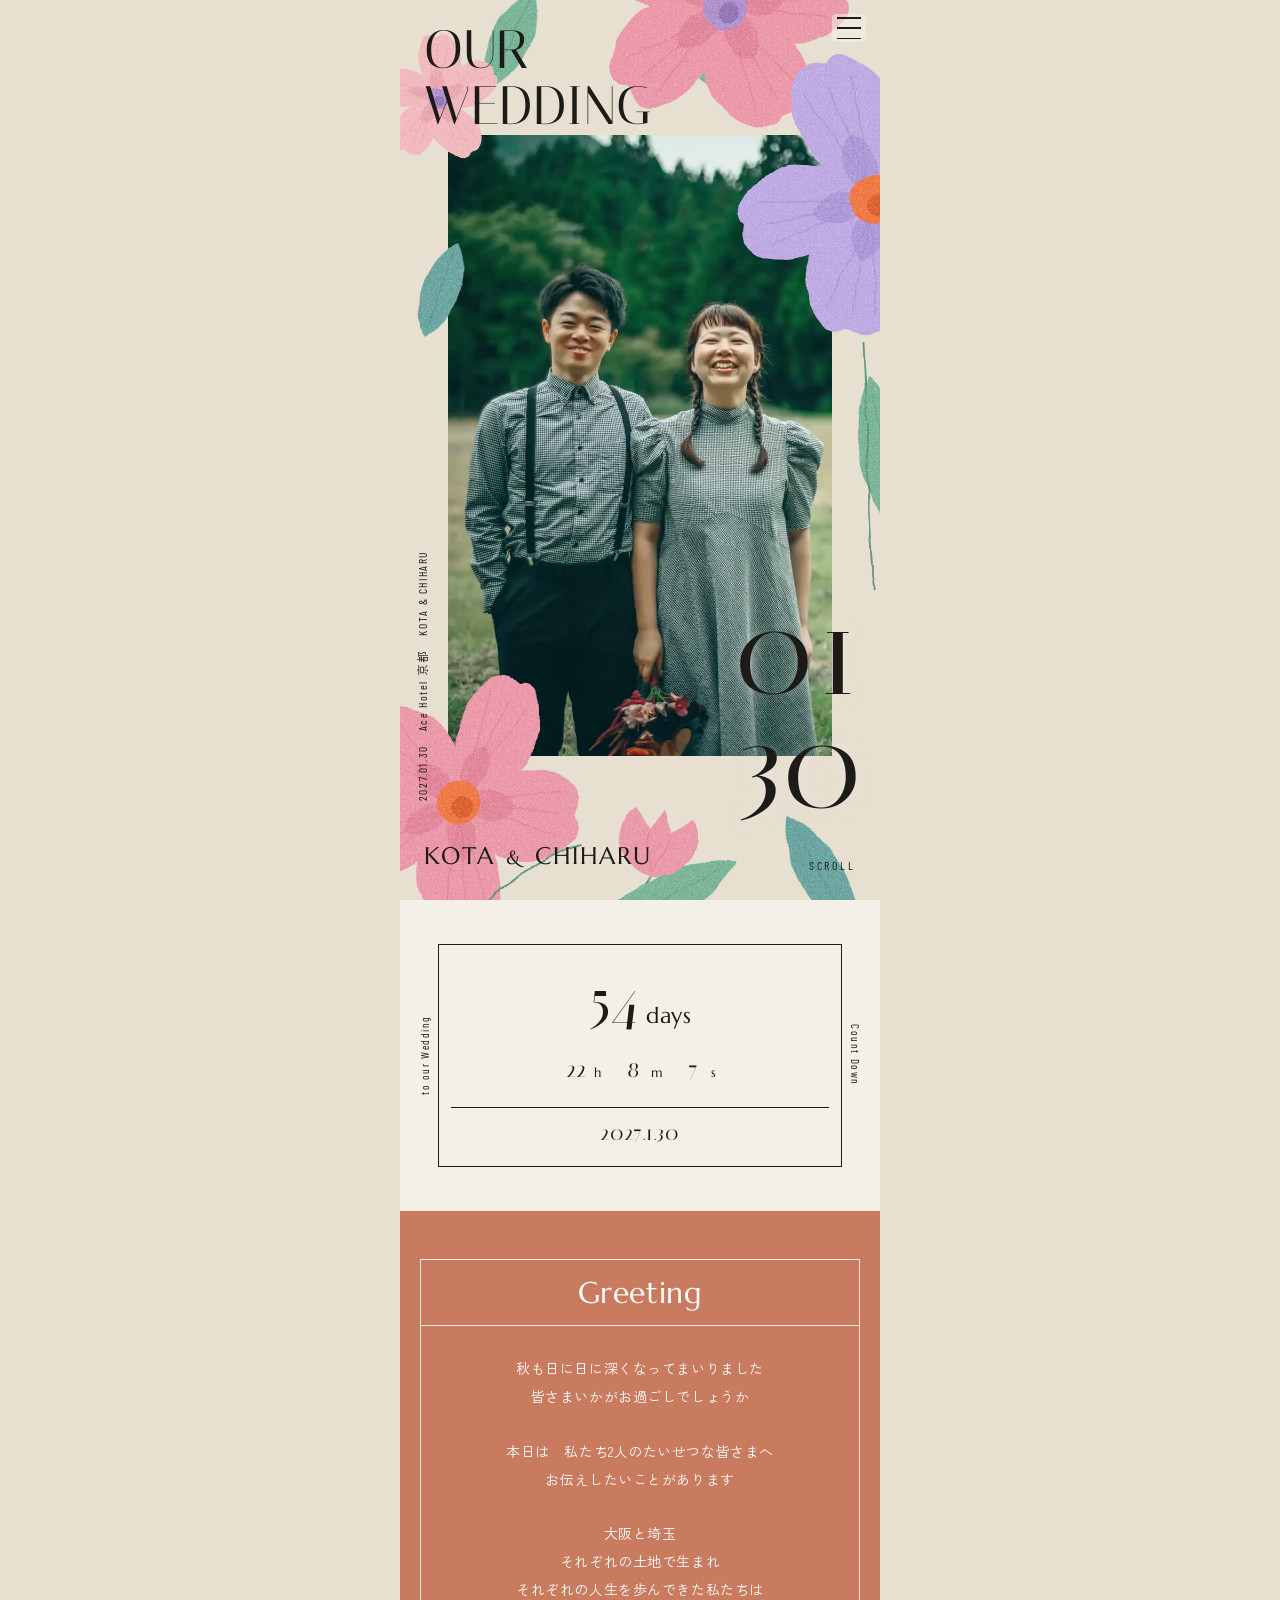
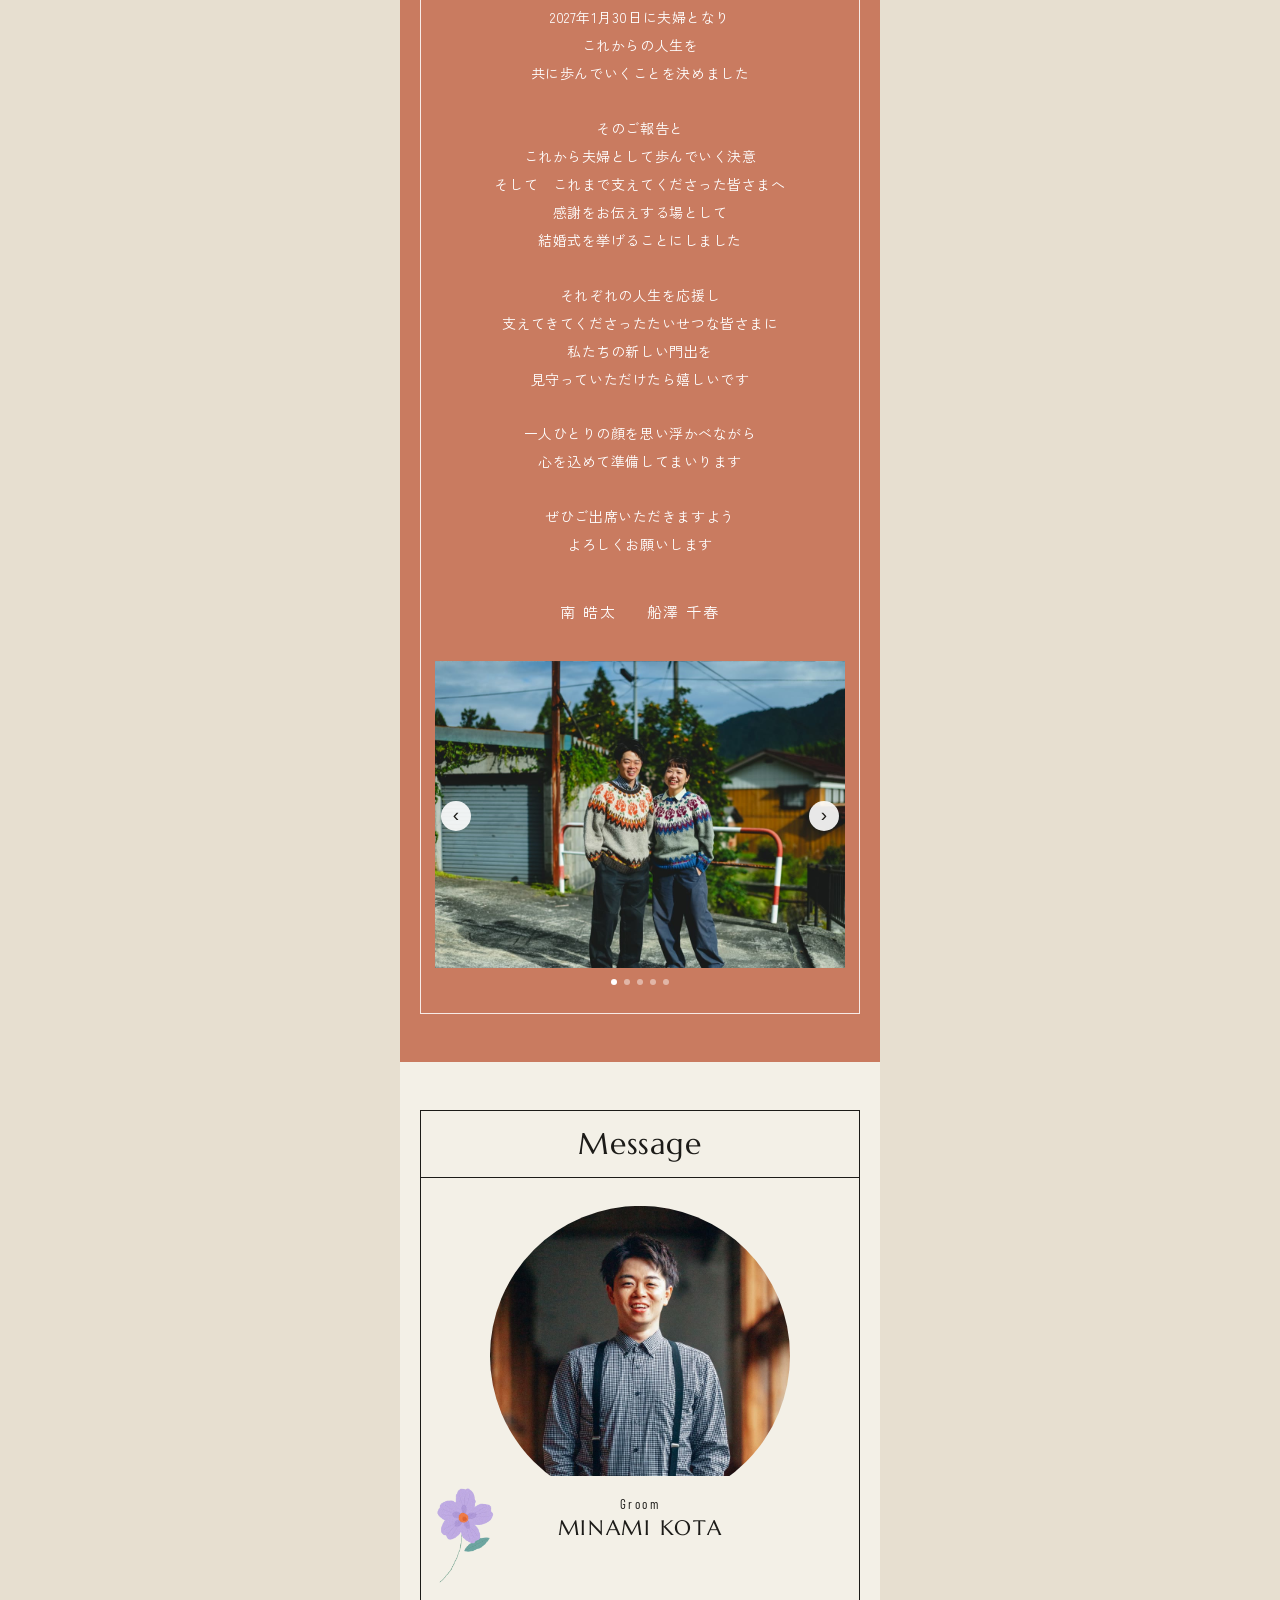
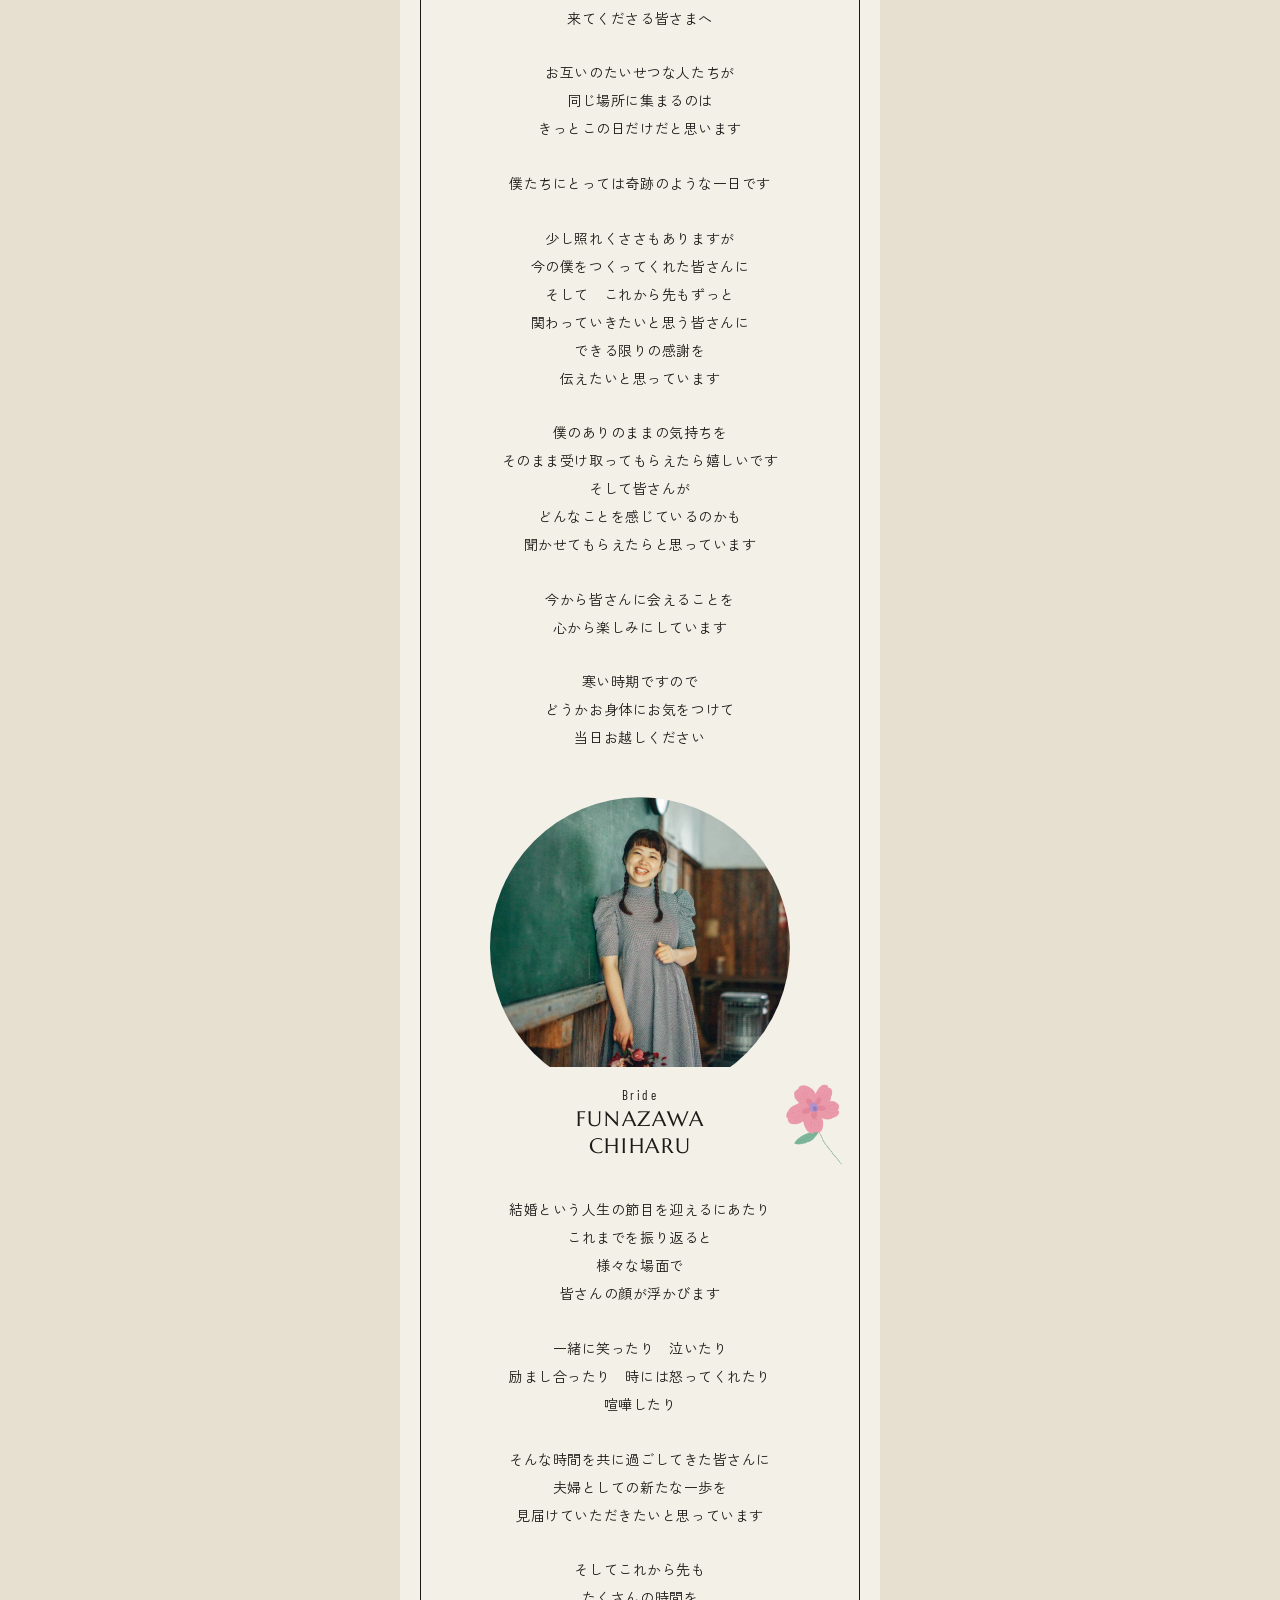
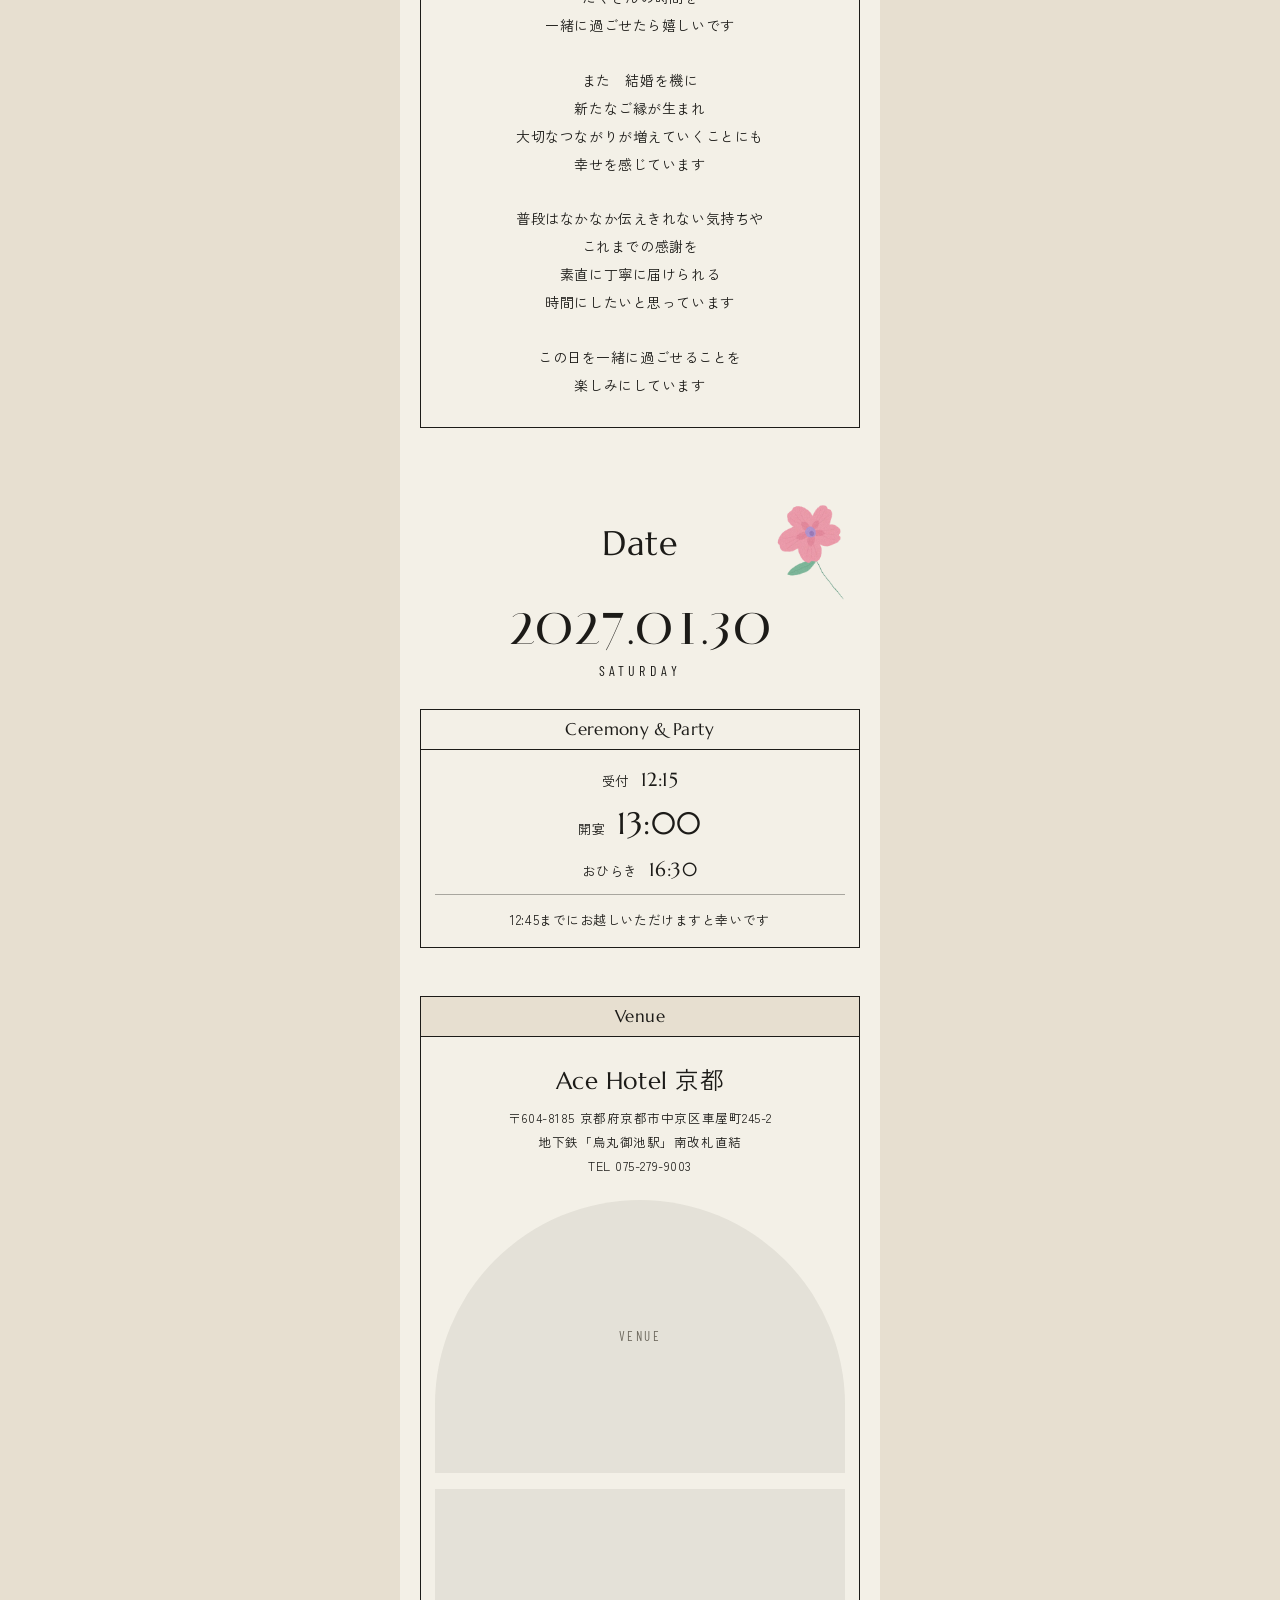
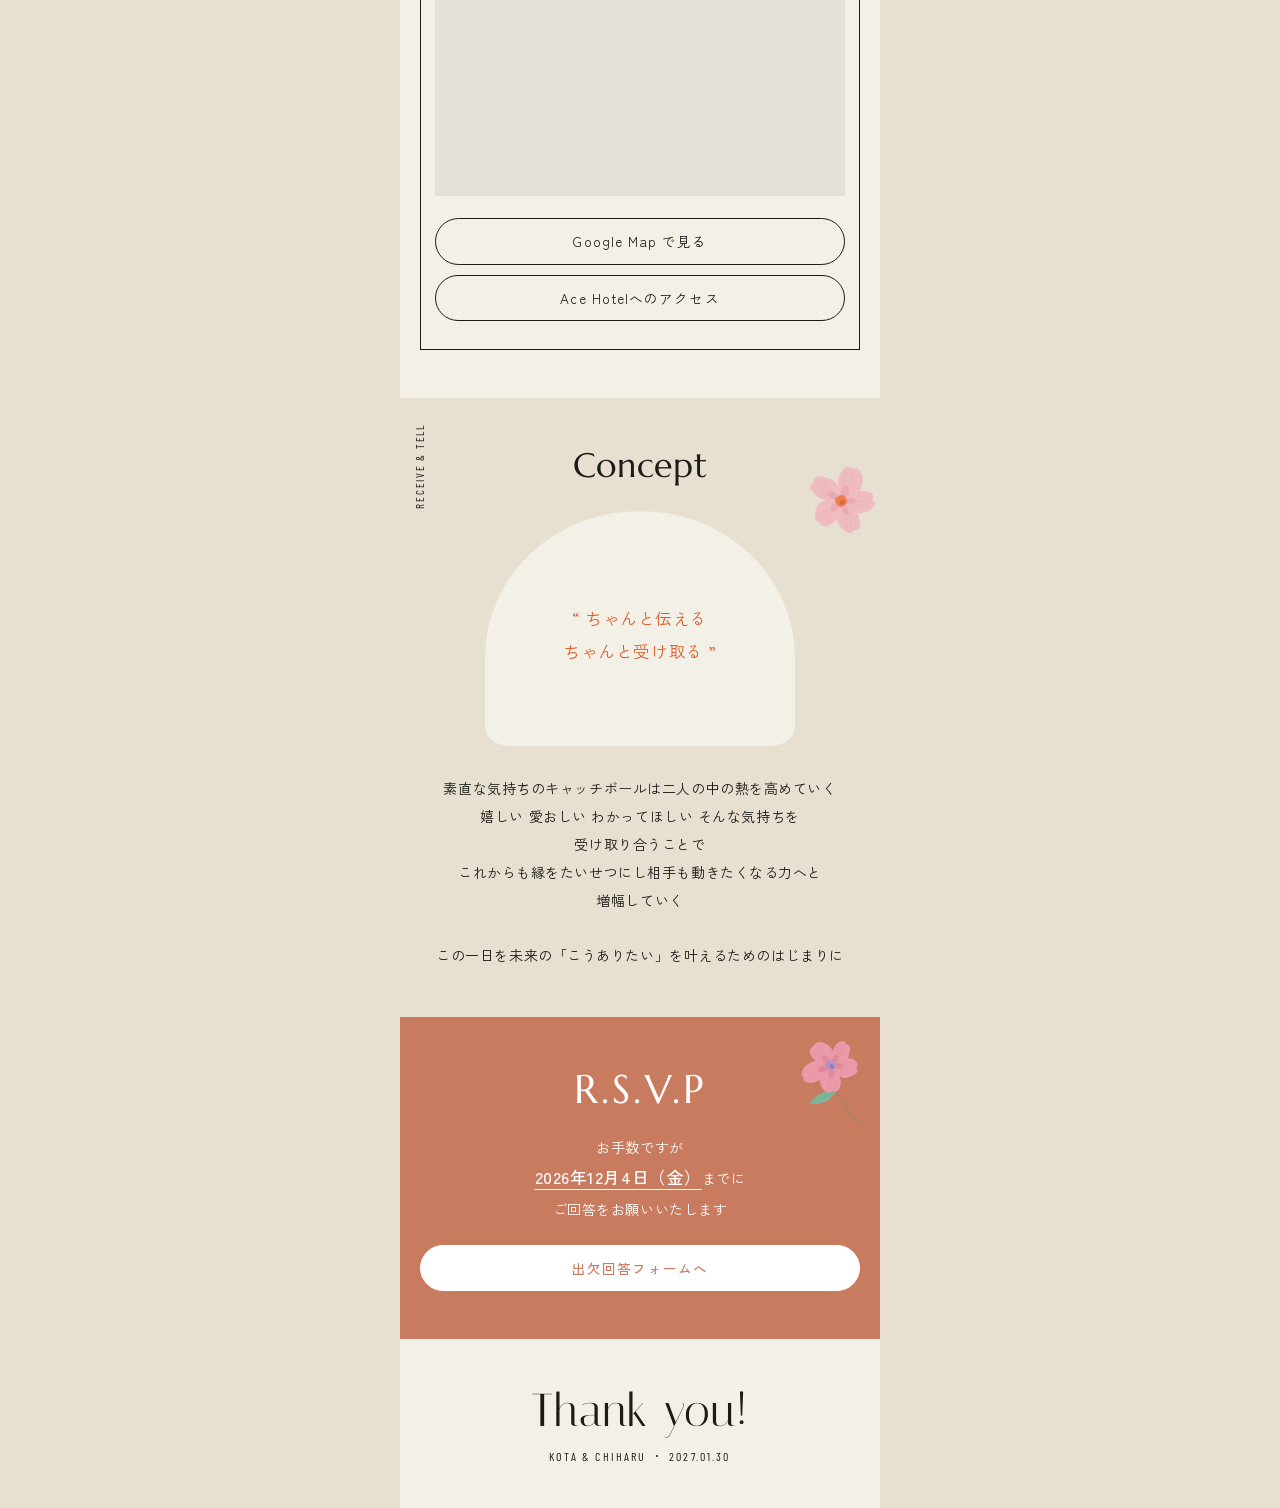
==== commit 9ed4160c: "Add files via upload" ====
--- a/index.html
+++ b/index.html
@@ -40,8 +40,8 @@
       <!-- ===== トップ ===== -->
       <section class="hero" id="top" aria-label="ウェルカムページ">
         <div class="hero__video">
-          <video autoplay muted loop playsinline preload="auto" poster="assets/hero-poster.jpg?v=20261113" aria-hidden="true">
-            <source src="assets/hero.mp4?v=20261113" type="video/mp4" />
+          <video autoplay muted loop playsinline preload="auto" poster="assets/hero-poster.jpg?v=20261113b" aria-hidden="true">
+            <source src="assets/hero.mp4?v=20261113b" type="video/mp4" />
           </video>
         </div>
         <img class="hero__art" src="assets/art-hero.webp" alt="" />
@@ -148,7 +148,7 @@
                   来てくださる皆さまへ
                 </p>
                 <p data-reveal>
-                  お互いの大切な人たちが<br />
+                  お互いのたいせつな人たちが<br />
                   同じ場所に集まるのは<br />
                   きっとこの日だけだと思います
                 </p>
@@ -210,7 +210,7 @@
                 <p data-reveal>
                   そしてこれから先も<br />
                   たくさんの時間を<br />
-                  一緒に重ねていけたら嬉しいです
+                  一緒に過ごせたら嬉しいです
                 </p>
                 <p data-reveal>
                   また　結婚を機に<br />
@@ -324,7 +324,7 @@
           </p>
         </div>
         <div class="btn-col" data-reveal>
-          <a class="btn btn--white" href="https://docs.google.com/forms/d/e/1FAIpQLSceiTQsxJZ82voAGPiXna4xVJws0h0hSaHaPVi6BQx3CBKglg/viewform" target="_blank" rel="noreferrer">出欠回答フォームへ</a>
+          <a class="btn btn--white" href="https://forms.gle/6q3Da2qzNAFoYnfW7" target="_blank" rel="noreferrer">出欠回答フォームへ</a>
         </div>
       </section>
 
